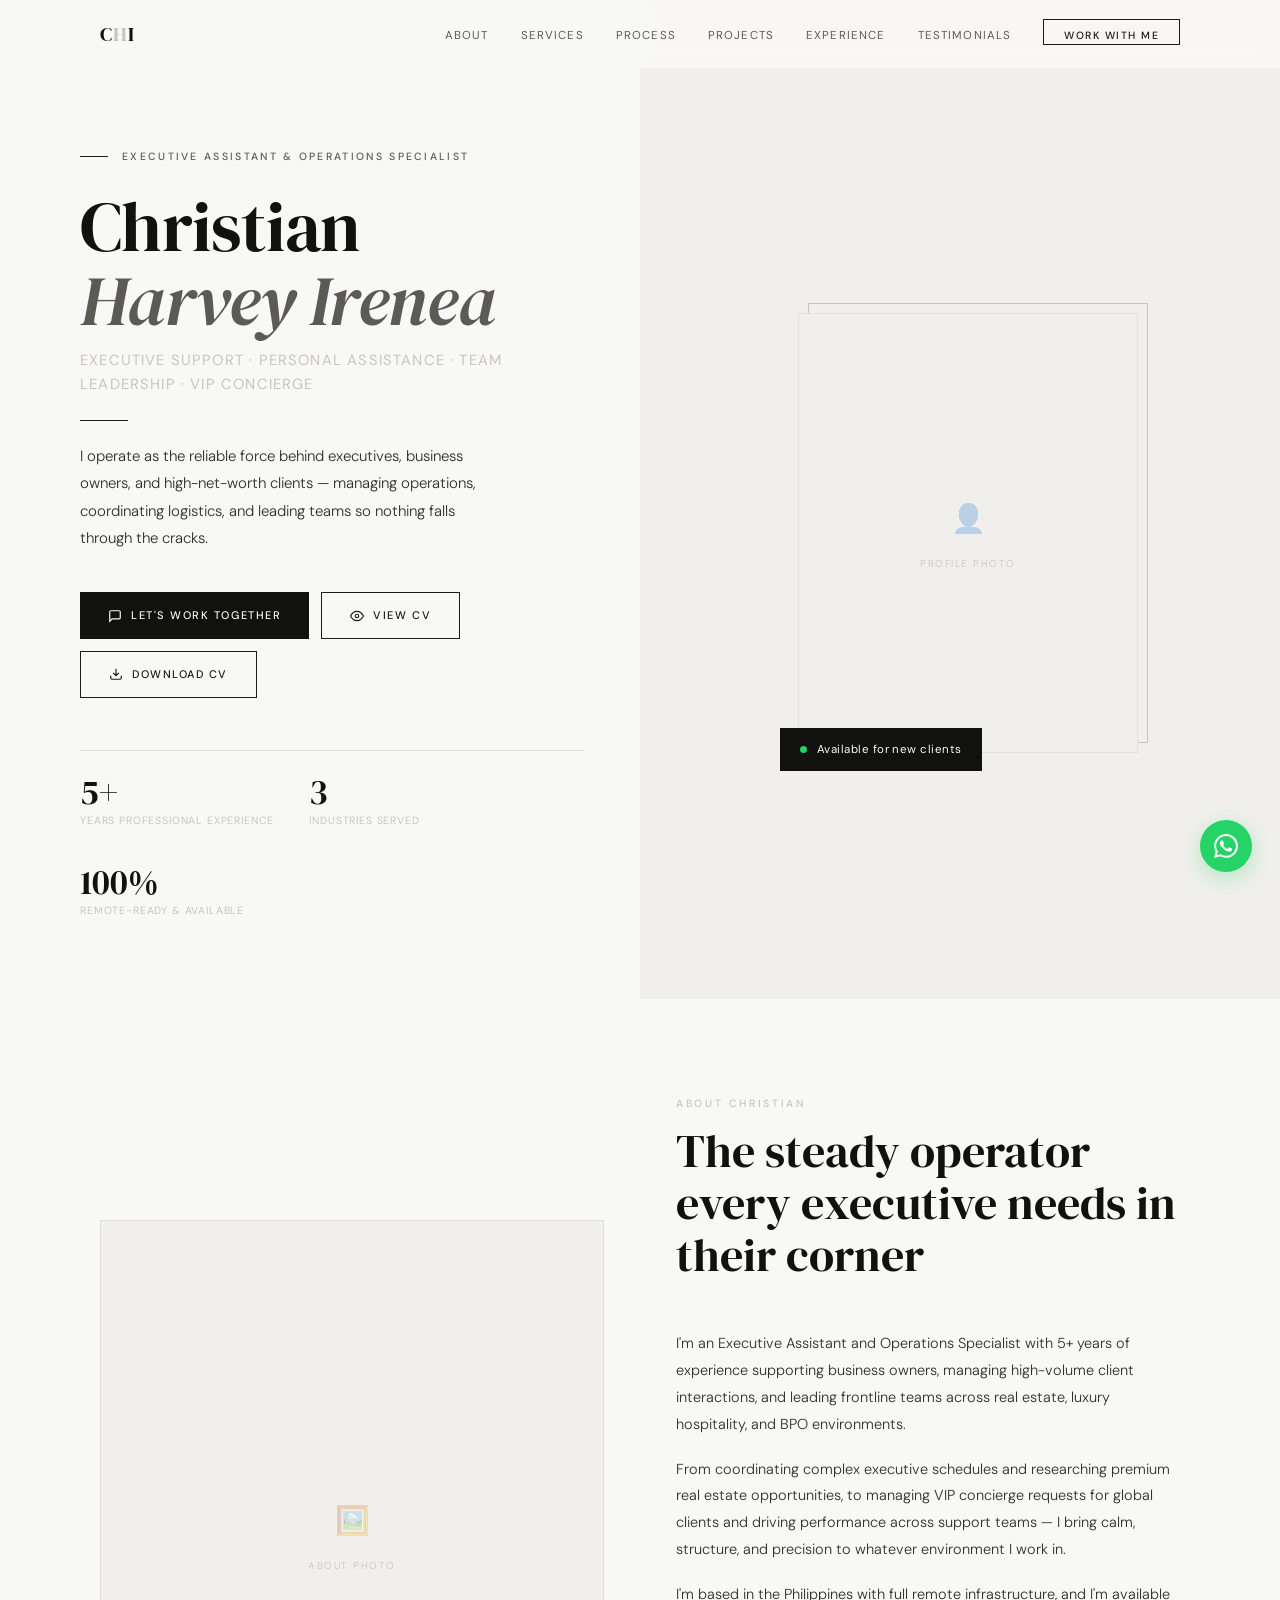
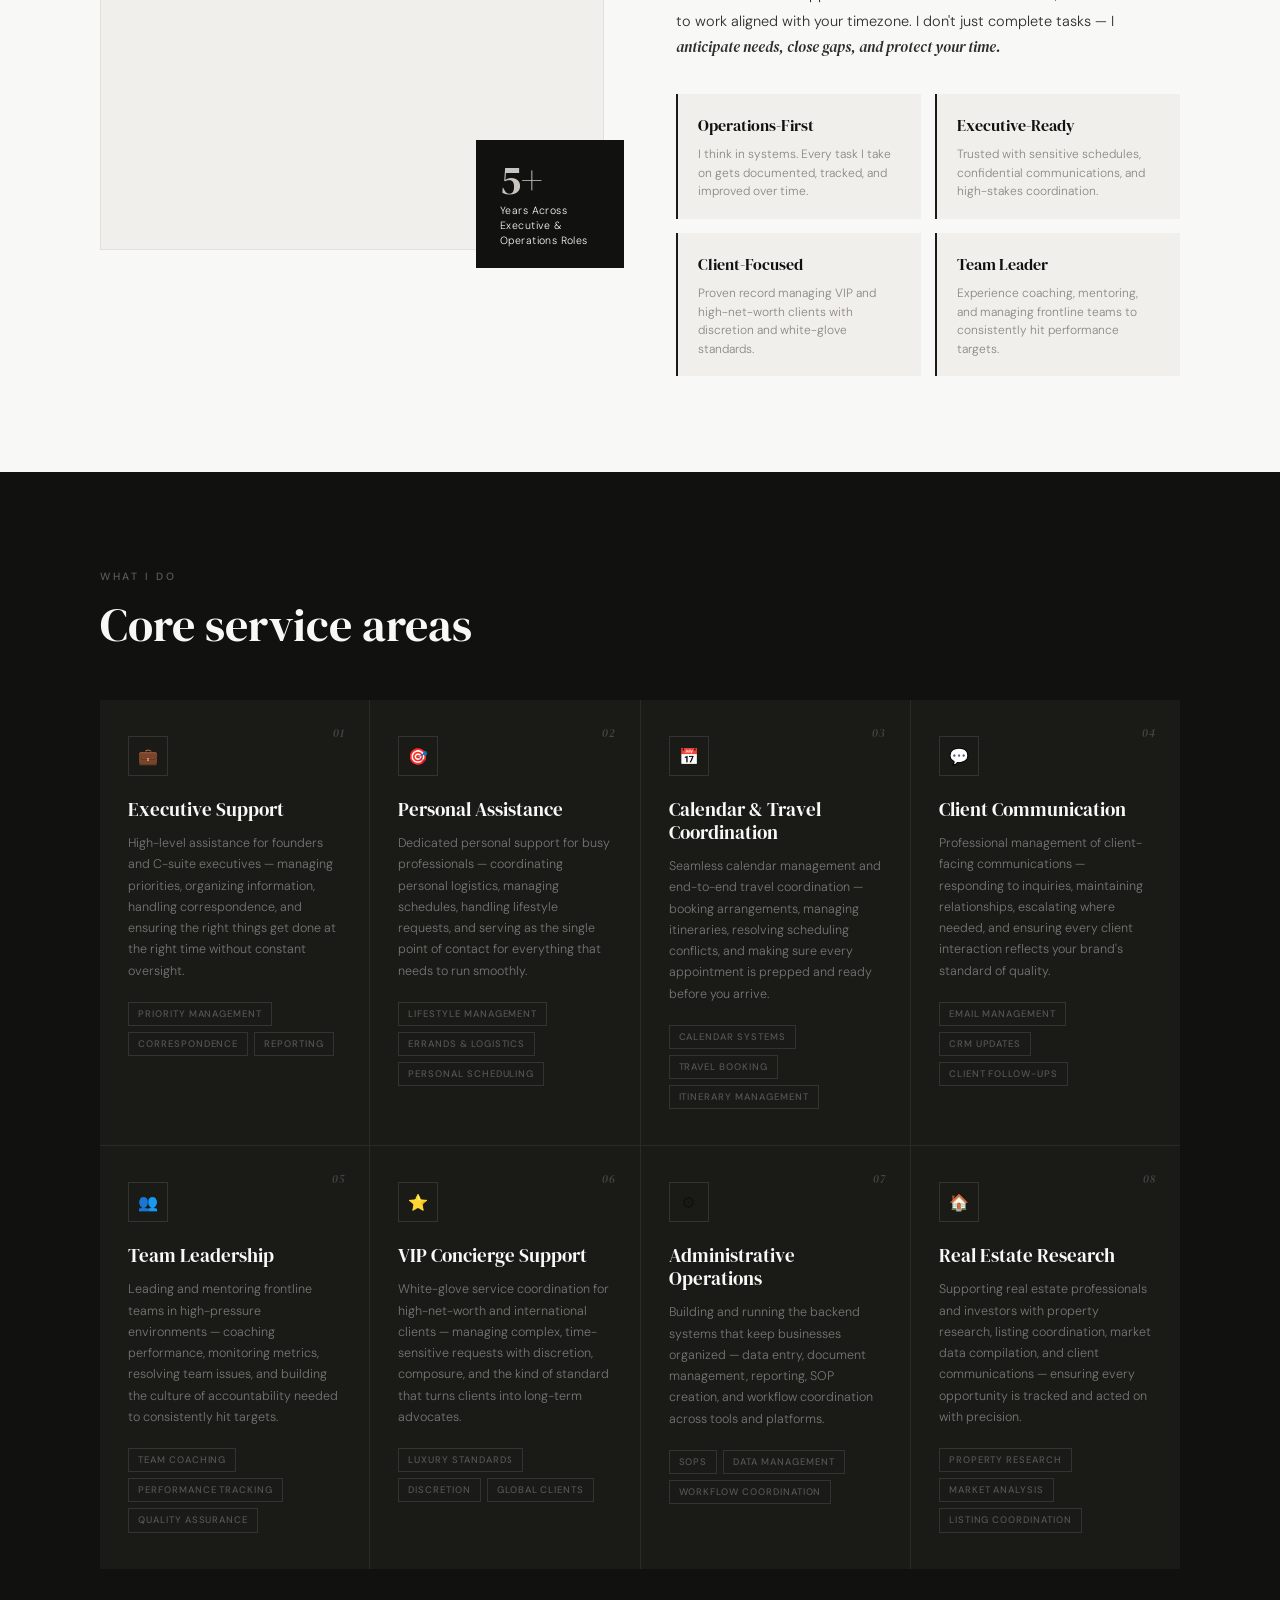
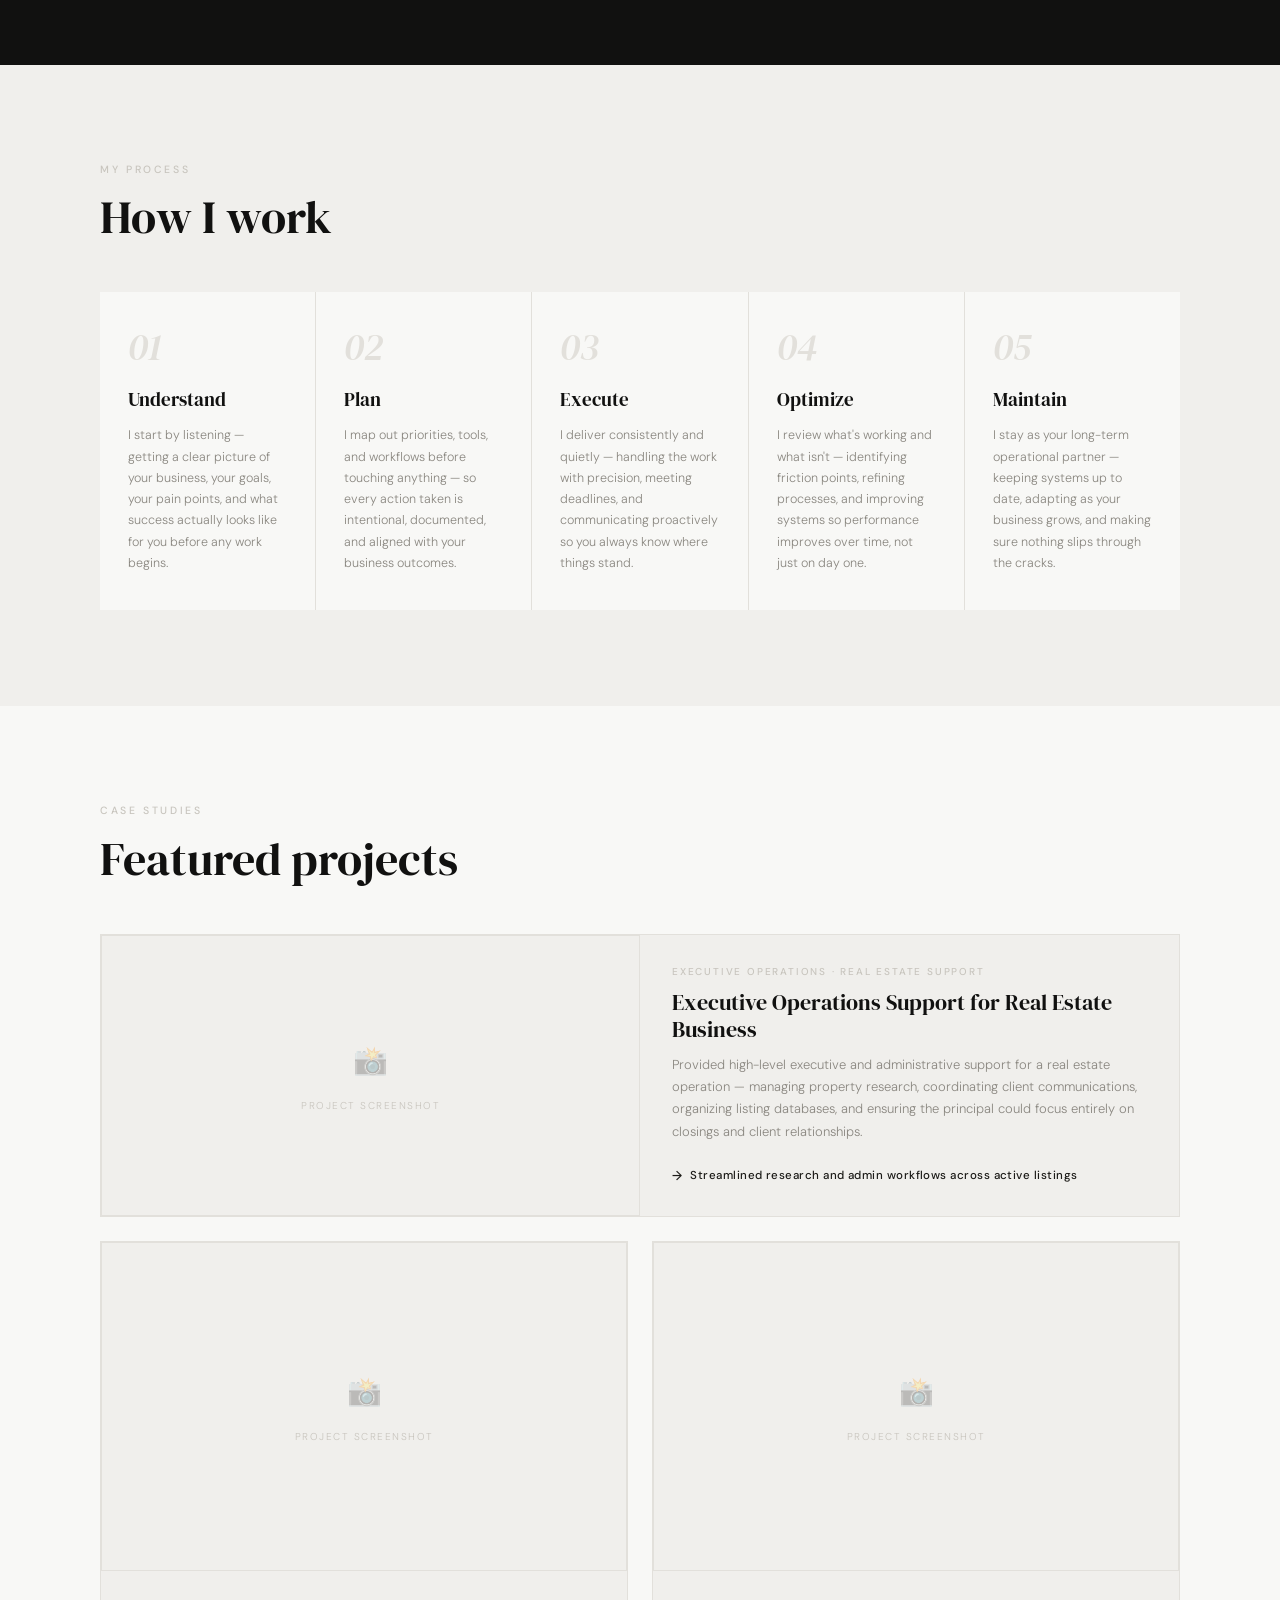
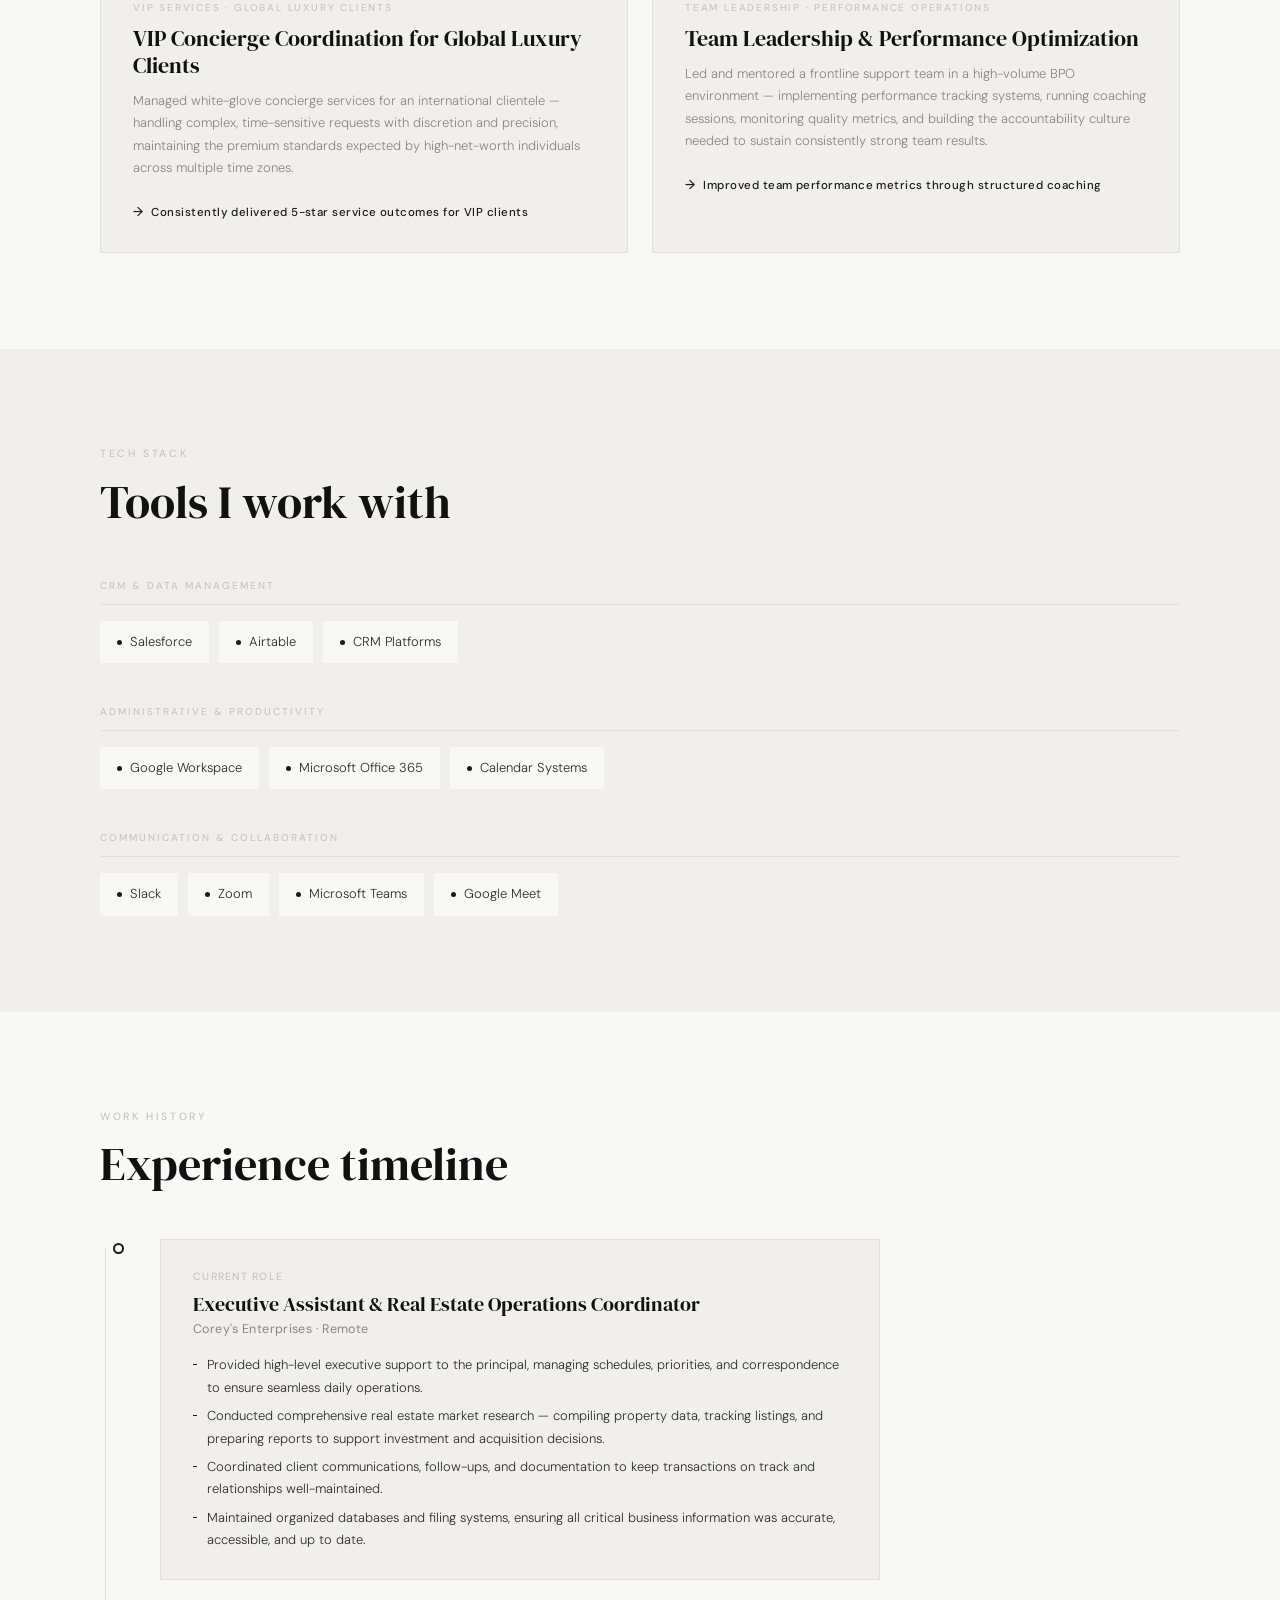
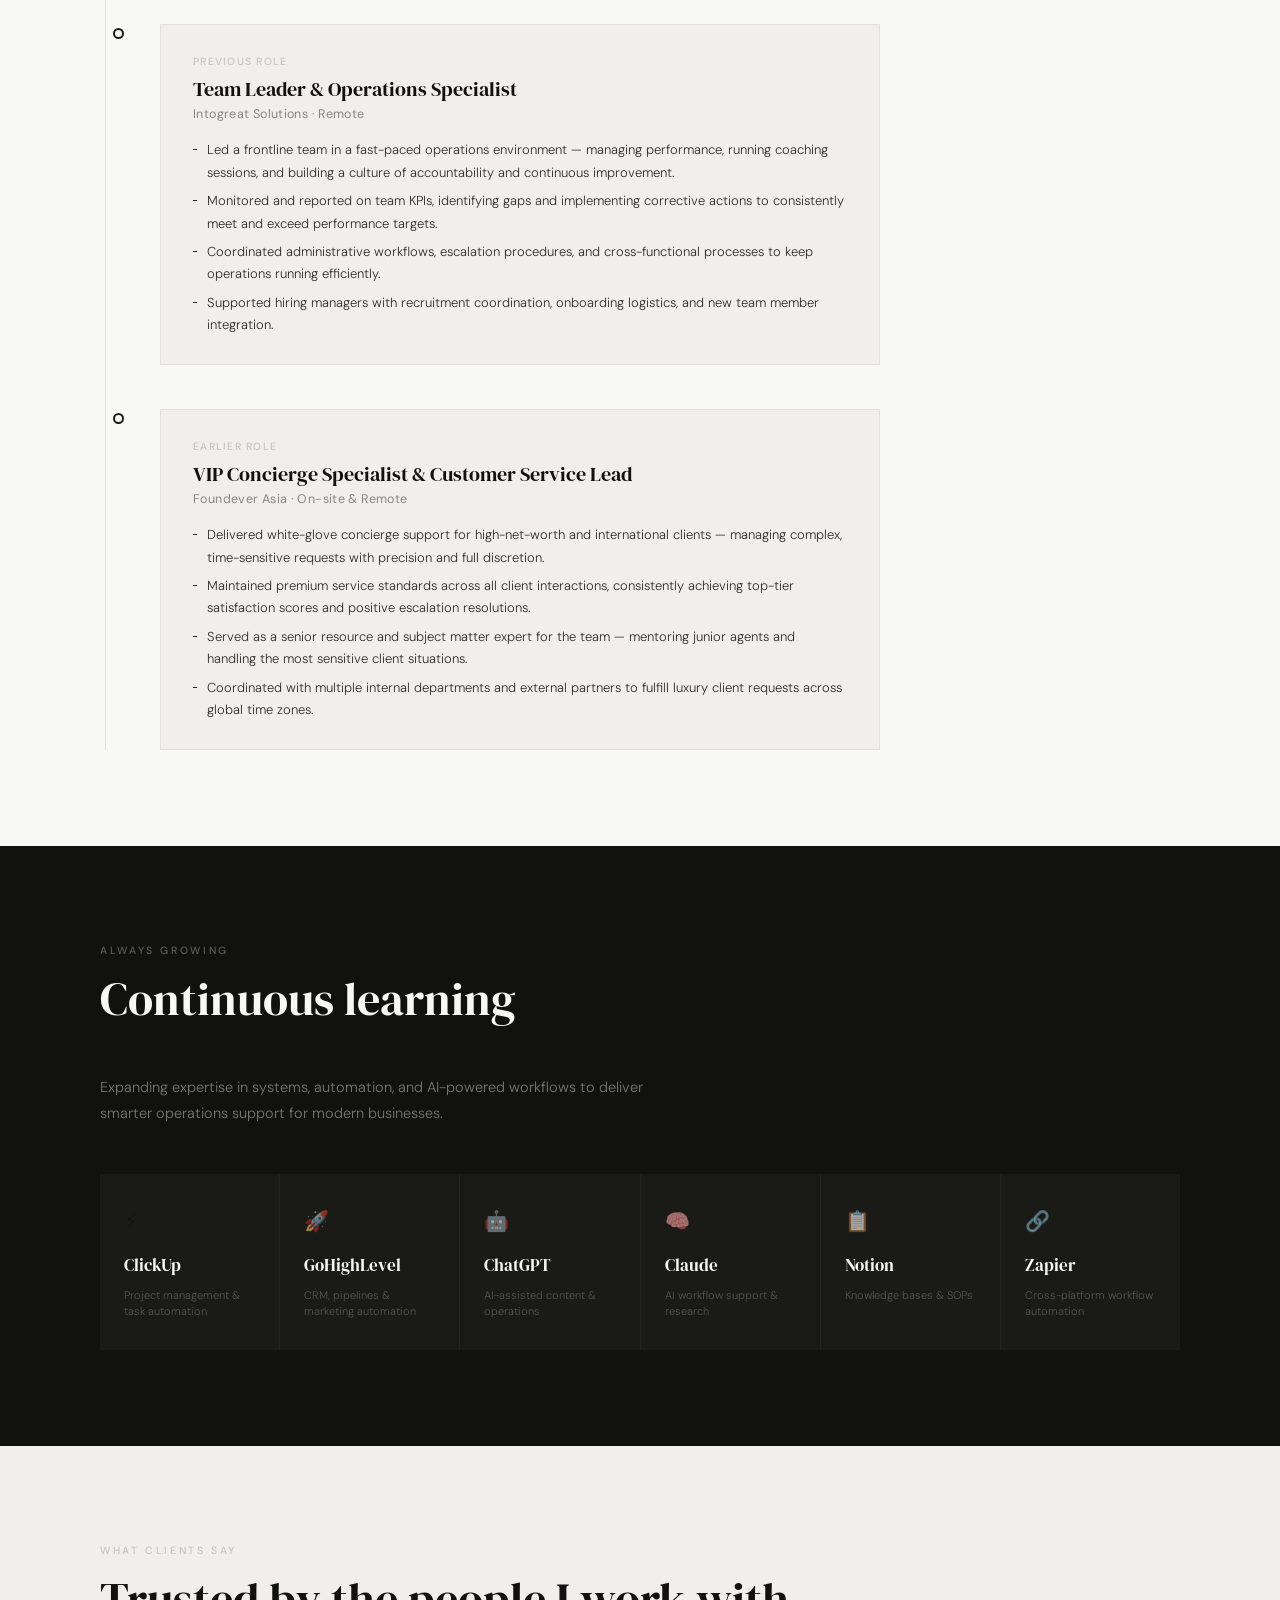
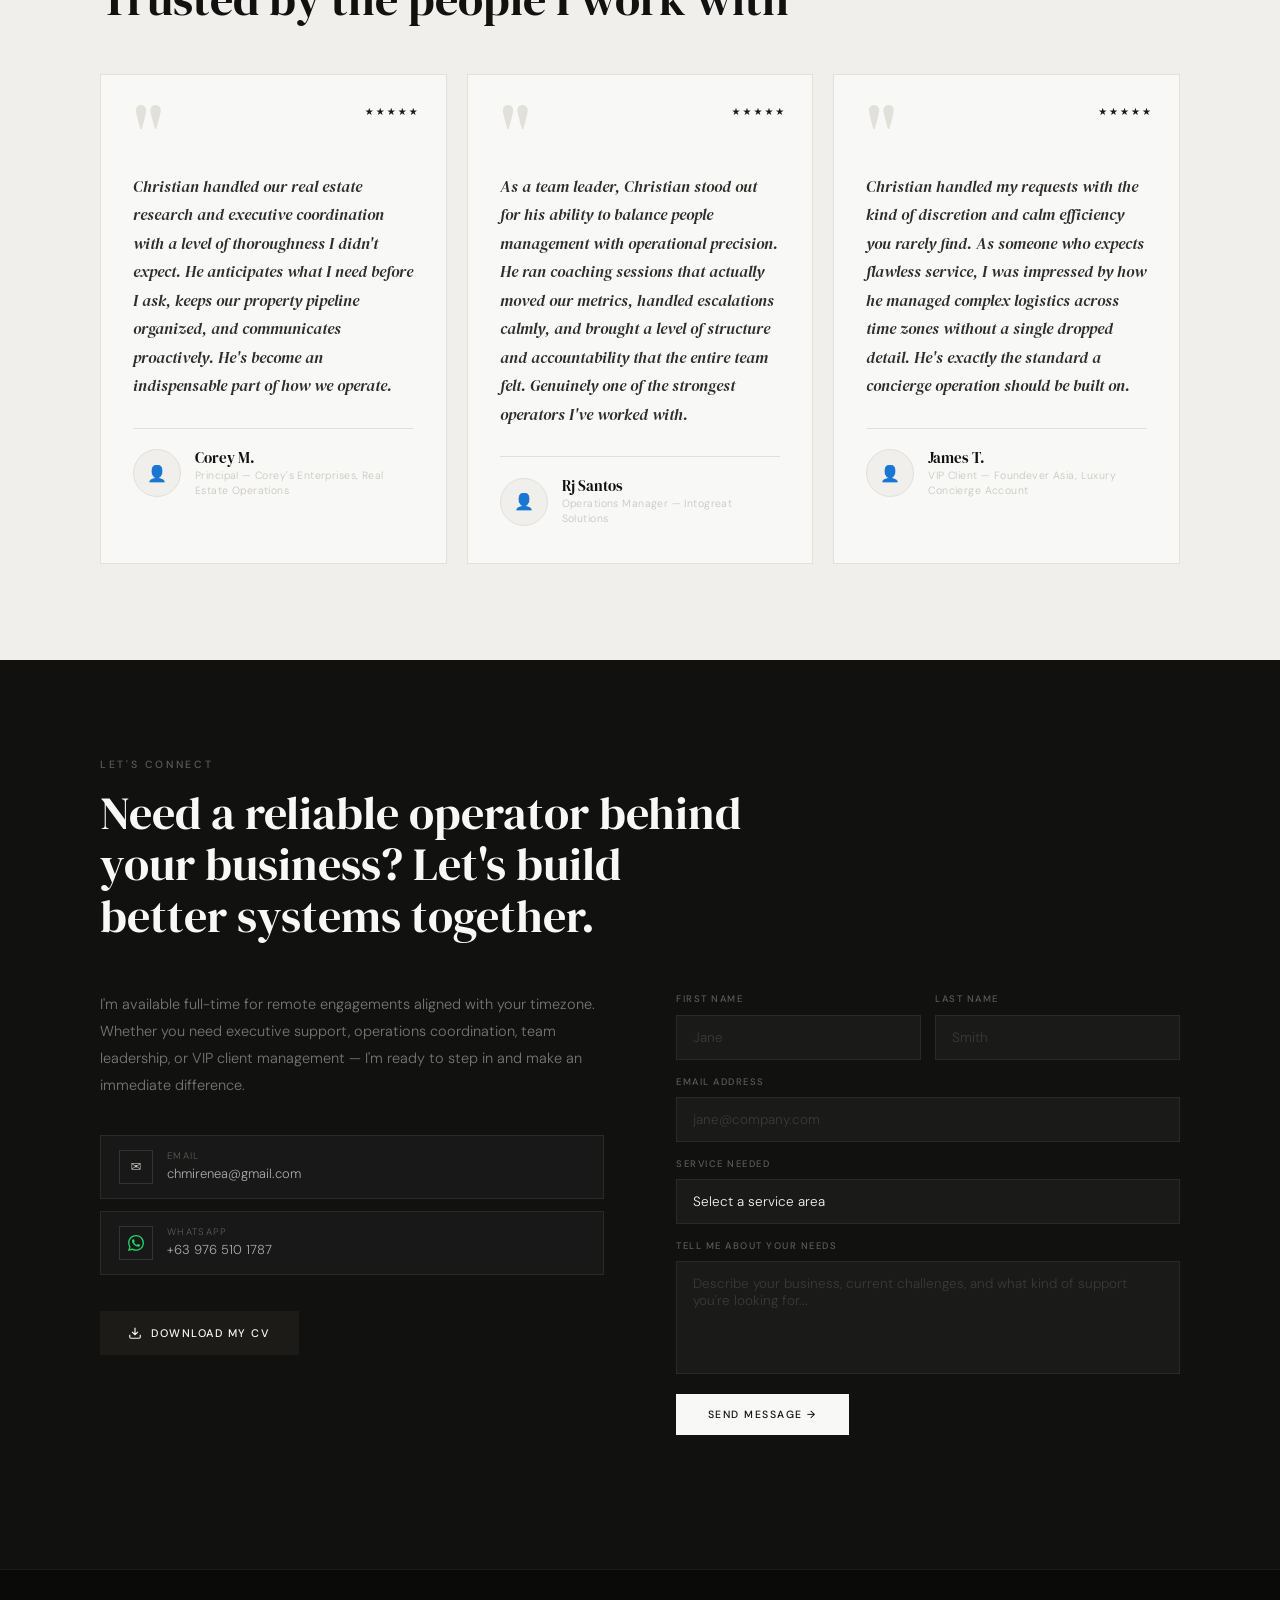
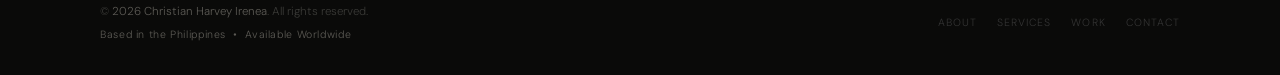
==== index.html @ 71b868b6 "Add files via upload" ====
<!DOCTYPE html>
<html lang="en">
<head>
  <meta charset="UTF-8" />
  <meta name="viewport" content="width=device-width, initial-scale=1.0" />
  <meta name="description" content="Christian Harvey Irenea — Executive Assistant, Operations Coordinator, and VIP Client Support Specialist available for high-level remote engagements." />
  <meta name="author" content="Christian Harvey Irenea" />
  <meta property="og:title" content="Christian Harvey Irenea — Executive Assistant & Operations" />
  <meta property="og:description" content="Executive Support | Personal Assistance | Team Leadership | VIP Client Concierge. Available worldwide." />
  <meta property="og:type" content="website" />
  <title>Christian Harvey Irenea — Executive Assistant</title>
  <link rel="preconnect" href="https://fonts.googleapis.com" />
  <link rel="preconnect" href="https://fonts.gstatic.com" crossorigin />
  <link href="https://fonts.googleapis.com/css2?family=DM+Serif+Display:ital@0;1&family=DM+Sans:ital,wght@0,300;0,400;0,500;0,600;1,300&display=swap" rel="stylesheet" />
  <link rel="stylesheet" href="style.css" />
</head>
<body>

  <!-- ── FLOATING WHATSAPP ── -->
  <a href="https://api.whatsapp.com/send?phone=639765101787&text=Hi%20Christian%2C%20I%20found%20your%20portfolio%20and%20would%20like%20to%20connect."
     target="_blank"
     rel="noopener noreferrer"
     class="floating-wa"
     aria-label="Chat on WhatsApp">
    <svg width="24" height="24" viewBox="0 0 24 24" fill="white" aria-hidden="true">
      <path d="M17.472 14.382c-.297-.149-1.758-.867-2.03-.967-.273-.099-.471-.148-.67.15-.197.297-.767.966-.94 1.164-.173.199-.347.223-.644.075-.297-.15-1.255-.463-2.39-1.475-.883-.788-1.48-1.761-1.653-2.059-.173-.297-.018-.458.13-.606.134-.133.298-.347.446-.52.149-.174.198-.298.298-.497.099-.198.05-.371-.025-.52-.075-.149-.669-1.612-.916-2.207-.242-.579-.487-.5-.669-.51-.173-.008-.371-.01-.57-.01-.198 0-.52.074-.792.372-.272.297-1.04 1.016-1.04 2.479 0 1.462 1.065 2.875 1.213 3.074.149.198 2.096 3.2 5.077 4.487.709.306 1.262.489 1.694.625.712.227 1.36.195 1.871.118.571-.085 1.758-.719 2.006-1.413.248-.694.248-1.289.173-1.413-.074-.124-.272-.198-.57-.347m-5.421 7.403h-.004a9.87 9.87 0 01-5.031-1.378l-.361-.214-3.741.982.998-3.648-.235-.374a9.86 9.86 0 01-1.51-5.26c.001-5.45 4.436-9.884 9.888-9.884 2.64 0 5.122 1.03 6.988 2.898a9.825 9.825 0 012.893 6.994c-.003 5.45-4.437 9.884-9.885 9.884m8.413-18.297A11.815 11.815 0 0012.05 0C5.495 0 .16 5.335.157 11.892c0 2.096.547 4.142 1.588 5.945L.057 24l6.305-1.654a11.882 11.882 0 005.683 1.448h.005c6.554 0 11.89-5.335 11.893-11.893a11.821 11.821 0 00-3.48-8.413z"/>
    </svg>
  </a>

  <!-- ── NAVIGATION ── -->
  <nav id="main-nav" role="navigation" aria-label="Main navigation">
    <div class="nav-inner">
      <a href="#hero" class="nav-logo">C<span>H</span>I</a>
      <ul class="nav-links" role="list">
        <li><a href="#about">About</a></li>
        <li><a href="#services">Services</a></li>
        <li><a href="#how-i-work">Process</a></li>
        <li><a href="#projects">Projects</a></li>
        <li><a href="#experience">Experience</a></li>
        <li><a href="#testimonials">Testimonials</a></li>
        <li><a href="#contact" class="nav-cta">Work With Me</a></li>
      </ul>
      <button class="hamburger" id="hamburger" aria-label="Open navigation menu" aria-expanded="false">
        <span></span><span></span><span></span>
      </button>
    </div>
  </nav>

  <!-- ── MOBILE MENU ── -->
  <div class="mobile-menu" id="mobile-menu" role="dialog" aria-label="Mobile navigation">
    <a href="#about" class="mobile-link">About</a>
    <a href="#services" class="mobile-link">Services</a>
    <a href="#how-i-work" class="mobile-link">Process</a>
    <a href="#projects" class="mobile-link">Projects</a>
    <a href="#experience" class="mobile-link">Experience</a>
    <a href="#testimonials" class="mobile-link">Testimonials</a>
    <a href="#contact" class="mobile-link">Contact</a>
  </div>

  <!-- ══════════════════════════════════════════
       HERO
  ══════════════════════════════════════════ -->
  <section id="hero" aria-label="Introduction">
    <div class="hero-left">
      <div class="hero-eyebrow fade-up">
        <div class="hero-eyebrow-line"></div>
        <span>Executive Assistant &amp; Operations Specialist</span>
      </div>
      <h1 class="hero-name fade-up" style="transition-delay:0.1s">
        Christian<br><em>Harvey Irenea</em>
      </h1>
      <p class="hero-role fade-up" style="transition-delay:0.18s">
        Executive Support · Personal Assistance · Team Leadership · VIP Concierge
      </p>
      <div class="rule-line" id="hero-rule"></div>
      <p class="hero-desc fade-up" style="transition-delay:0.25s">
        I operate as the reliable force behind executives, business owners, and high-net-worth clients — managing operations, coordinating logistics, and leading teams so nothing falls through the cracks.
      </p>
      <div class="hero-actions fade-up" style="transition-delay:0.32s">
        <a href="#contact" class="btn-primary">
          <svg width="14" height="14" viewBox="0 0 24 24" fill="none" stroke="currentColor" stroke-width="2" aria-hidden="true"><path d="M21 15a2 2 0 0 1-2 2H7l-4 4V5a2 2 0 0 1 2-2h14a2 2 0 0 1 2 2z"/></svg>
          Let's Work Together
        </a>
        <a href="resume/christian-harvey-irenea.pdf" target="_blank" rel="noopener noreferrer" class="btn-outline">
          <svg width="14" height="14" viewBox="0 0 24 24" fill="none" stroke="currentColor" stroke-width="2" aria-hidden="true"><path d="M1 12s4-8 11-8 11 8 11 8-4 8-11 8-11-8-11-8z"/><circle cx="12" cy="12" r="3"/></svg>
          View CV
        </a>
        <a href="resume/christian-harvey-irenea.pdf" download class="btn-outline">
          <svg width="14" height="14" viewBox="0 0 24 24" fill="none" stroke="currentColor" stroke-width="2" aria-hidden="true"><path d="M21 15v4a2 2 0 0 1-2 2H5a2 2 0 0 1-2-2v-4M7 10l5 5 5-5M12 15V3"/></svg>
          Download CV
        </a>
      </div>
      <div class="hero-stats fade-up" style="transition-delay:0.4s">
        <div class="hero-stat">
          <div class="hero-stat-num" data-target="5" data-suffix="+">0</div>
          <div class="hero-stat-label">Years Professional Experience</div>
        </div>
        <div class="hero-stat">
          <div class="hero-stat-num" data-target="3" data-suffix="">0</div>
          <div class="hero-stat-label">Industries Served</div>
        </div>
        <div class="hero-stat">
          <div class="hero-stat-num" data-target="100" data-suffix="%">0</div>
          <div class="hero-stat-label">Remote-Ready &amp; Available</div>
        </div>
      </div>
    </div>
    <div class="hero-right">
      <div class="hero-image-wrap fade-up" style="transition-delay:0.2s">
        <!-- Replace with: <img src="images/profile.png" alt="Christian Harvey Irenea" /> -->
        <div class="img-placeholder">
          <span class="placeholder-icon" aria-hidden="true">👤</span>
          <span class="placeholder-label">Profile Photo</span>
        </div>
        <div class="hero-availability" aria-live="polite">
          <span class="avail-dot" aria-hidden="true"></span>
          <span class="avail-text">Available for new clients</span>
        </div>
      </div>
    </div>
  </section>

  <!-- ══════════════════════════════════════════
       ABOUT
  ══════════════════════════════════════════ -->
  <section id="about" aria-label="About Christian">
    <div class="container">
      <div class="about-grid">
        <div class="about-image-wrap fade-up">
          <div class="about-image-frame">
            <!-- Replace with: <img src="images/about.png" alt="Christian at work" /> -->
            <div class="img-placeholder">
              <span class="placeholder-icon" aria-hidden="true">🖼️</span>
              <span class="placeholder-label">About Photo</span>
            </div>
          </div>
          <div class="about-image-badge">
            <div class="about-badge-num" data-target="5" data-suffix="+">5+</div>
            <div class="about-badge-label">Years Across Executive &amp; Operations Roles</div>
          </div>
        </div>
        <div class="about-text fade-up" style="transition-delay:0.15s">
          <span class="section-label">About Christian</span>
          <h2 class="section-title">The steady operator every executive needs in their corner</h2>
          <p>I'm an Executive Assistant and Operations Specialist with 5+ years of experience supporting business owners, managing high-volume client interactions, and leading frontline teams across real estate, luxury hospitality, and BPO environments.</p>
          <p>From coordinating complex executive schedules and researching premium real estate opportunities, to managing VIP concierge requests for global clients and driving performance across support teams — I bring calm, structure, and precision to whatever environment I work in.</p>
          <p>I'm based in the Philippines with full remote infrastructure, and I'm available to work aligned with your timezone. I don't just complete tasks — I <em>anticipate needs, close gaps, and protect your time.</em></p>
          <div class="about-pillars">
            <div class="about-pillar">
              <div class="about-pillar-title">Operations-First</div>
              <p>I think in systems. Every task I take on gets documented, tracked, and improved over time.</p>
            </div>
            <div class="about-pillar">
              <div class="about-pillar-title">Executive-Ready</div>
              <p>Trusted with sensitive schedules, confidential communications, and high-stakes coordination.</p>
            </div>
            <div class="about-pillar">
              <div class="about-pillar-title">Client-Focused</div>
              <p>Proven record managing VIP and high-net-worth clients with discretion and white-glove standards.</p>
            </div>
            <div class="about-pillar">
              <div class="about-pillar-title">Team Leader</div>
              <p>Experience coaching, mentoring, and managing frontline teams to consistently hit performance targets.</p>
            </div>
          </div>
        </div>
      </div>
    </div>
  </section>

  <!-- ══════════════════════════════════════════
       SERVICES
  ══════════════════════════════════════════ -->
  <section id="services" aria-label="Core Services">
    <div class="container">
      <span class="section-label fade-up">What I Do</span>
      <h2 class="section-title fade-up">Core service areas</h2>
      <div class="services-grid">

        <div class="service-card fade-up">
          <span class="service-num" aria-hidden="true">01</span>
          <div class="service-icon" aria-hidden="true">💼</div>
          <h3 class="service-title">Executive Support</h3>
          <p class="service-desc">High-level assistance for founders and C-suite executives — managing priorities, organizing information, handling correspondence, and ensuring the right things get done at the right time without constant oversight.</p>
          <div class="service-tags">
            <span class="tag">Priority Management</span>
            <span class="tag">Correspondence</span>
            <span class="tag">Reporting</span>
          </div>
        </div>

        <div class="service-card fade-up" style="transition-delay:0.07s">
          <span class="service-num" aria-hidden="true">02</span>
          <div class="service-icon" aria-hidden="true">🎯</div>
          <h3 class="service-title">Personal Assistance</h3>
          <p class="service-desc">Dedicated personal support for busy professionals — coordinating personal logistics, managing schedules, handling lifestyle requests, and serving as the single point of contact for everything that needs to run smoothly.</p>
          <div class="service-tags">
            <span class="tag">Lifestyle Management</span>
            <span class="tag">Errands &amp; Logistics</span>
            <span class="tag">Personal Scheduling</span>
          </div>
        </div>

        <div class="service-card fade-up" style="transition-delay:0.14s">
          <span class="service-num" aria-hidden="true">03</span>
          <div class="service-icon" aria-hidden="true">📅</div>
          <h3 class="service-title">Calendar &amp; Travel Coordination</h3>
          <p class="service-desc">Seamless calendar management and end-to-end travel coordination — booking arrangements, managing itineraries, resolving scheduling conflicts, and making sure every appointment is prepped and ready before you arrive.</p>
          <div class="service-tags">
            <span class="tag">Calendar Systems</span>
            <span class="tag">Travel Booking</span>
            <span class="tag">Itinerary Management</span>
          </div>
        </div>

        <div class="service-card fade-up" style="transition-delay:0.21s">
          <span class="service-num" aria-hidden="true">04</span>
          <div class="service-icon" aria-hidden="true">💬</div>
          <h3 class="service-title">Client Communication</h3>
          <p class="service-desc">Professional management of client-facing communications — responding to inquiries, maintaining relationships, escalating where needed, and ensuring every client interaction reflects your brand's standard of quality.</p>
          <div class="service-tags">
            <span class="tag">Email Management</span>
            <span class="tag">CRM Updates</span>
            <span class="tag">Client Follow-ups</span>
          </div>
        </div>

        <div class="service-card fade-up" style="transition-delay:0.28s">
          <span class="service-num" aria-hidden="true">05</span>
          <div class="service-icon" aria-hidden="true">👥</div>
          <h3 class="service-title">Team Leadership</h3>
          <p class="service-desc">Leading and mentoring frontline teams in high-pressure environments — coaching performance, monitoring metrics, resolving team issues, and building the culture of accountability needed to consistently hit targets.</p>
          <div class="service-tags">
            <span class="tag">Team Coaching</span>
            <span class="tag">Performance Tracking</span>
            <span class="tag">Quality Assurance</span>
          </div>
        </div>

        <div class="service-card fade-up" style="transition-delay:0.35s">
          <span class="service-num" aria-hidden="true">06</span>
          <div class="service-icon" aria-hidden="true">⭐</div>
          <h3 class="service-title">VIP Concierge Support</h3>
          <p class="service-desc">White-glove service coordination for high-net-worth and international clients — managing complex, time-sensitive requests with discretion, composure, and the kind of standard that turns clients into long-term advocates.</p>
          <div class="service-tags">
            <span class="tag">Luxury Standards</span>
            <span class="tag">Discretion</span>
            <span class="tag">Global Clients</span>
          </div>
        </div>

        <div class="service-card fade-up" style="transition-delay:0.42s">
          <span class="service-num" aria-hidden="true">07</span>
          <div class="service-icon" aria-hidden="true">⚙️</div>
          <h3 class="service-title">Administrative Operations</h3>
          <p class="service-desc">Building and running the backend systems that keep businesses organized — data entry, document management, reporting, SOP creation, and workflow coordination across tools and platforms.</p>
          <div class="service-tags">
            <span class="tag">SOPs</span>
            <span class="tag">Data Management</span>
            <span class="tag">Workflow Coordination</span>
          </div>
        </div>

        <div class="service-card fade-up" style="transition-delay:0.49s">
          <span class="service-num" aria-hidden="true">08</span>
          <div class="service-icon" aria-hidden="true">🏠</div>
          <h3 class="service-title">Real Estate Research</h3>
          <p class="service-desc">Supporting real estate professionals and investors with property research, listing coordination, market data compilation, and client communications — ensuring every opportunity is tracked and acted on with precision.</p>
          <div class="service-tags">
            <span class="tag">Property Research</span>
            <span class="tag">Market Analysis</span>
            <span class="tag">Listing Coordination</span>
          </div>
        </div>

      </div>
    </div>
  </section>

  <!-- ══════════════════════════════════════════
       HOW I WORK
  ══════════════════════════════════════════ -->
  <section id="how-i-work" aria-label="How Christian Works">
    <div class="container">
      <span class="section-label fade-up">My Process</span>
      <h2 class="section-title fade-up">How I work</h2>
      <div class="workflow-steps">

        <div class="workflow-step fade-up">
          <div class="workflow-num">01</div>
          <div class="workflow-title">Understand</div>
          <p class="workflow-desc">I start by listening — getting a clear picture of your business, your goals, your pain points, and what success actually looks like for you before any work begins.</p>
        </div>

        <div class="workflow-step fade-up" style="transition-delay:0.08s">
          <div class="workflow-num">02</div>
          <div class="workflow-title">Plan</div>
          <p class="workflow-desc">I map out priorities, tools, and workflows before touching anything — so every action taken is intentional, documented, and aligned with your business outcomes.</p>
        </div>

        <div class="workflow-step fade-up" style="transition-delay:0.16s">
          <div class="workflow-num">03</div>
          <div class="workflow-title">Execute</div>
          <p class="workflow-desc">I deliver consistently and quietly — handling the work with precision, meeting deadlines, and communicating proactively so you always know where things stand.</p>
        </div>

        <div class="workflow-step fade-up" style="transition-delay:0.24s">
          <div class="workflow-num">04</div>
          <div class="workflow-title">Optimize</div>
          <p class="workflow-desc">I review what's working and what isn't — identifying friction points, refining processes, and improving systems so performance improves over time, not just on day one.</p>
        </div>

        <div class="workflow-step fade-up" style="transition-delay:0.32s">
          <div class="workflow-num">05</div>
          <div class="workflow-title">Maintain</div>
          <p class="workflow-desc">I stay as your long-term operational partner — keeping systems up to date, adapting as your business grows, and making sure nothing slips through the cracks.</p>
        </div>

      </div>
    </div>
  </section>

  <!-- ══════════════════════════════════════════
       PROJECTS
  ══════════════════════════════════════════ -->
  <section id="projects" aria-label="Featured Projects">
    <div class="container">
      <span class="section-label fade-up">Case Studies</span>
      <h2 class="section-title fade-up">Featured projects</h2>
      <div class="projects-grid">

        <article class="project-card project-card--featured fade-up">
          <div class="project-img">
            <!-- Replace with: <img src="images/project-realestate.png" alt="Real Estate Executive Operations" /> -->
            <div class="img-placeholder">
              <span class="placeholder-icon" aria-hidden="true">📸</span>
              <span class="placeholder-label">Project Screenshot</span>
            </div>
            <a href="case-study/real-estate.html" class="project-overlay">
              <span class="project-overlay-label">View Case Study</span>
            </a>
          </div>
          <div class="project-body">
            <div class="project-category">Executive Operations · Real Estate Support</div>
            <h3 class="project-title">Executive Operations Support for Real Estate Business</h3>
            <p class="project-desc">Provided high-level executive and administrative support for a real estate operation — managing property research, coordinating client communications, organizing listing databases, and ensuring the principal could focus entirely on closings and client relationships.</p>
            <span class="project-result">Streamlined research and admin workflows across active listings</span>
          </div>
        </article>

        <article class="project-card fade-up" style="transition-delay:0.1s">
          <div class="project-img">
            <!-- Replace with: <img src="images/project-concierge.png" alt="VIP Concierge Coordination" /> -->
            <div class="img-placeholder">
              <span class="placeholder-icon" aria-hidden="true">📸</span>
              <span class="placeholder-label">Project Screenshot</span>
            </div>
            <a href="case-study/concierge.html" class="project-overlay">
              <span class="project-overlay-label">View Case Study</span>
            </a>
          </div>
          <div class="project-body">
            <div class="project-category">VIP Services · Global Luxury Clients</div>
            <h3 class="project-title">VIP Concierge Coordination for Global Luxury Clients</h3>
            <p class="project-desc">Managed white-glove concierge services for an international clientele — handling complex, time-sensitive requests with discretion and precision, maintaining the premium standards expected by high-net-worth individuals across multiple time zones.</p>
            <span class="project-result">Consistently delivered 5-star service outcomes for VIP clients</span>
          </div>
        </article>

        <article class="project-card fade-up" style="transition-delay:0.2s">
          <div class="project-img">
            <!-- Replace with: <img src="images/project-leadership.png" alt="Team Leadership Operations" /> -->
            <div class="img-placeholder">
              <span class="placeholder-icon" aria-hidden="true">📸</span>
              <span class="placeholder-label">Project Screenshot</span>
            </div>
            <a href="case-study/leadership.html" class="project-overlay">
              <span class="project-overlay-label">View Case Study</span>
            </a>
          </div>
          <div class="project-body">
            <div class="project-category">Team Leadership · Performance Operations</div>
            <h3 class="project-title">Team Leadership &amp; Performance Optimization</h3>
            <p class="project-desc">Led and mentored a frontline support team in a high-volume BPO environment — implementing performance tracking systems, running coaching sessions, monitoring quality metrics, and building the accountability culture needed to sustain consistently strong team results.</p>
            <span class="project-result">Improved team performance metrics through structured coaching</span>
          </div>
        </article>

      </div>
    </div>
  </section>

  <!-- ══════════════════════════════════════════
       TOOLS
  ══════════════════════════════════════════ -->
  <section id="tools" aria-label="Tools and Tech Stack">
    <div class="container">
      <span class="section-label fade-up">Tech Stack</span>
      <h2 class="section-title fade-up">Tools I work with</h2>
      <div class="tools-categories fade-up" style="transition-delay:0.1s">

        <div class="tools-category">
          <div class="tools-category-label">CRM &amp; Data Management</div>
          <div class="tools-row">
            <span class="tool-chip"><span class="tool-chip-dot"></span>Salesforce</span>
            <span class="tool-chip"><span class="tool-chip-dot"></span>Airtable</span>
            <span class="tool-chip"><span class="tool-chip-dot"></span>CRM Platforms</span>
          </div>
        </div>

        <div class="tools-category">
          <div class="tools-category-label">Administrative &amp; Productivity</div>
          <div class="tools-row">
            <span class="tool-chip"><span class="tool-chip-dot"></span>Google Workspace</span>
            <span class="tool-chip"><span class="tool-chip-dot"></span>Microsoft Office 365</span>
            <span class="tool-chip"><span class="tool-chip-dot"></span>Calendar Systems</span>
          </div>
        </div>

        <div class="tools-category">
          <div class="tools-category-label">Communication &amp; Collaboration</div>
          <div class="tools-row">
            <span class="tool-chip"><span class="tool-chip-dot"></span>Slack</span>
            <span class="tool-chip"><span class="tool-chip-dot"></span>Zoom</span>
            <span class="tool-chip"><span class="tool-chip-dot"></span>Microsoft Teams</span>
            <span class="tool-chip"><span class="tool-chip-dot"></span>Google Meet</span>
          </div>
        </div>

      </div>
    </div>
  </section>

  <!-- ══════════════════════════════════════════
       EXPERIENCE TIMELINE
  ══════════════════════════════════════════ -->
  <section id="experience" aria-label="Work Experience">
    <div class="container">
      <span class="section-label fade-up">Work History</span>
      <h2 class="section-title fade-up">Experience timeline</h2>
      <div class="timeline fade-up" style="transition-delay:0.1s">

        <div class="timeline-item">
          <div class="timeline-marker" aria-hidden="true"><div class="timeline-dot"></div></div>
          <div class="timeline-content">
            <div class="timeline-period">Current Role</div>
            <h3 class="timeline-role">Executive Assistant &amp; Real Estate Operations Coordinator</h3>
            <div class="timeline-company">Corey's Enterprises · Remote</div>
            <ul class="timeline-bullets">
              <li>Provided high-level executive support to the principal, managing schedules, priorities, and correspondence to ensure seamless daily operations.</li>
              <li>Conducted comprehensive real estate market research — compiling property data, tracking listings, and preparing reports to support investment and acquisition decisions.</li>
              <li>Coordinated client communications, follow-ups, and documentation to keep transactions on track and relationships well-maintained.</li>
              <li>Maintained organized databases and filing systems, ensuring all critical business information was accurate, accessible, and up to date.</li>
            </ul>
          </div>
        </div>

        <div class="timeline-item">
          <div class="timeline-marker" aria-hidden="true"><div class="timeline-dot"></div></div>
          <div class="timeline-content">
            <div class="timeline-period">Previous Role</div>
            <h3 class="timeline-role">Team Leader &amp; Operations Specialist</h3>
            <div class="timeline-company">Intogreat Solutions · Remote</div>
            <ul class="timeline-bullets">
              <li>Led a frontline team in a fast-paced operations environment — managing performance, running coaching sessions, and building a culture of accountability and continuous improvement.</li>
              <li>Monitored and reported on team KPIs, identifying gaps and implementing corrective actions to consistently meet and exceed performance targets.</li>
              <li>Coordinated administrative workflows, escalation procedures, and cross-functional processes to keep operations running efficiently.</li>
              <li>Supported hiring managers with recruitment coordination, onboarding logistics, and new team member integration.</li>
            </ul>
          </div>
        </div>

        <div class="timeline-item">
          <div class="timeline-marker" aria-hidden="true"><div class="timeline-dot"></div></div>
          <div class="timeline-content">
            <div class="timeline-period">Earlier Role</div>
            <h3 class="timeline-role">VIP Concierge Specialist &amp; Customer Service Lead</h3>
            <div class="timeline-company">Foundever Asia · On-site &amp; Remote</div>
            <ul class="timeline-bullets">
              <li>Delivered white-glove concierge support for high-net-worth and international clients — managing complex, time-sensitive requests with precision and full discretion.</li>
              <li>Maintained premium service standards across all client interactions, consistently achieving top-tier satisfaction scores and positive escalation resolutions.</li>
              <li>Served as a senior resource and subject matter expert for the team — mentoring junior agents and handling the most sensitive client situations.</li>
              <li>Coordinated with multiple internal departments and external partners to fulfill luxury client requests across global time zones.</li>
            </ul>
          </div>
        </div>

      </div>
    </div>
  </section>

  <!-- ══════════════════════════════════════════
       CONTINUOUS LEARNING
  ══════════════════════════════════════════ -->
  <section id="learning" aria-label="Continuous Learning">
    <div class="container">
      <span class="section-label fade-up">Always Growing</span>
      <h2 class="section-title fade-up">Continuous learning</h2>
      <div class="learning-wrap fade-up" style="transition-delay:0.1s">
        <p class="learning-desc">Expanding expertise in systems, automation, and AI-powered workflows to deliver smarter operations support for modern businesses.</p>
        <div class="learning-grid">

          <div class="learning-card">
            <div class="learning-icon" aria-hidden="true">⚡</div>
            <div class="learning-name">ClickUp</div>
            <div class="learning-note">Project management &amp; task automation</div>
          </div>

          <div class="learning-card">
            <div class="learning-icon" aria-hidden="true">🚀</div>
            <div class="learning-name">GoHighLevel</div>
            <div class="learning-note">CRM, pipelines &amp; marketing automation</div>
          </div>

          <div class="learning-card">
            <div class="learning-icon" aria-hidden="true">🤖</div>
            <div class="learning-name">ChatGPT</div>
            <div class="learning-note">AI-assisted content &amp; operations</div>
          </div>

          <div class="learning-card">
            <div class="learning-icon" aria-hidden="true">🧠</div>
            <div class="learning-name">Claude</div>
            <div class="learning-note">AI workflow support &amp; research</div>
          </div>

          <div class="learning-card">
            <div class="learning-icon" aria-hidden="true">📋</div>
            <div class="learning-name">Notion</div>
            <div class="learning-note">Knowledge bases &amp; SOPs</div>
          </div>

          <div class="learning-card">
            <div class="learning-icon" aria-hidden="true">🔗</div>
            <div class="learning-name">Zapier</div>
            <div class="learning-note">Cross-platform workflow automation</div>
          </div>

        </div>
      </div>
    </div>
  </section>

  <!-- ══════════════════════════════════════════
       TESTIMONIALS
  ══════════════════════════════════════════ -->
  <section id="testimonials" aria-label="Client Testimonials">
    <div class="container">
      <span class="section-label fade-up">What Clients Say</span>
      <h2 class="section-title fade-up">Trusted by the people I work with</h2>
      <div class="testimonials-grid">

        <div class="testimonial-card fade-up">
          <div class="testimonial-stars" aria-label="5 out of 5 stars">
            <span class="star">★</span><span class="star">★</span><span class="star">★</span><span class="star">★</span><span class="star">★</span>
          </div>
          <span class="testimonial-quote-mark" aria-hidden="true">"</span>
          <p class="testimonial-text">Christian handled our real estate research and executive coordination with a level of thoroughness I didn't expect. He anticipates what I need before I ask, keeps our property pipeline organized, and communicates proactively. He's become an indispensable part of how we operate.</p>
          <div class="testimonial-author">
            <div class="testimonial-photo">
              <!-- Replace with: <img src="images/testimonial-1.jpg" alt="Real Estate Client" /> -->
              👤
            </div>
            <div>
              <div class="testimonial-name">Corey M.</div>
              <div class="testimonial-position">Principal — Corey's Enterprises, Real Estate Operations</div>
            </div>
          </div>
        </div>

        <div class="testimonial-card fade-up" style="transition-delay:0.1s">
          <div class="testimonial-stars" aria-label="5 out of 5 stars">
            <span class="star">★</span><span class="star">★</span><span class="star">★</span><span class="star">★</span><span class="star">★</span>
          </div>
          <span class="testimonial-quote-mark" aria-hidden="true">"</span>
          <p class="testimonial-text">As a team leader, Christian stood out for his ability to balance people management with operational precision. He ran coaching sessions that actually moved our metrics, handled escalations calmly, and brought a level of structure and accountability that the entire team felt. Genuinely one of the strongest operators I've worked with.</p>
          <div class="testimonial-author">
            <div class="testimonial-photo">
              <!-- Replace with: <img src="images/testimonial-2.jpg" alt="Operations Manager" /> -->
              👤
            </div>
            <div>
              <div class="testimonial-name">Rj Santos</div>
              <div class="testimonial-position">Operations Manager — Intogreat Solutions</div>
            </div>
          </div>
        </div>

        <div class="testimonial-card fade-up" style="transition-delay:0.2s">
          <div class="testimonial-stars" aria-label="5 out of 5 stars">
            <span class="star">★</span><span class="star">★</span><span class="star">★</span><span class="star">★</span><span class="star">★</span>
          </div>
          <span class="testimonial-quote-mark" aria-hidden="true">"</span>
          <p class="testimonial-text">Christian handled my requests with the kind of discretion and calm efficiency you rarely find. As someone who expects flawless service, I was impressed by how he managed complex logistics across time zones without a single dropped detail. He's exactly the standard a concierge operation should be built on.</p>
          <div class="testimonial-author">
            <div class="testimonial-photo">
              <!-- Replace with: <img src="images/testimonial-3.jpg" alt="VIP Concierge Client" /> -->
              👤
            </div>
            <div>
              <div class="testimonial-name">James T.</div>
              <div class="testimonial-position">VIP Client — Foundever Asia, Luxury Concierge Account</div>
            </div>
          </div>
        </div>

      </div>
    </div>
  </section>

  <!-- ══════════════════════════════════════════
       CONTACT
  ══════════════════════════════════════════ -->
  <section id="contact" aria-label="Contact Christian">
    <div class="container">
      <span class="section-label fade-up">Let's Connect</span>
      <h2 class="section-title fade-up">Need a reliable operator behind<br>your business? Let's build<br>better systems together.</h2>
      <div class="contact-grid">

        <div class="contact-info fade-up">
          <p>I'm available full-time for remote engagements aligned with your timezone. Whether you need executive support, operations coordination, team leadership, or VIP client management — I'm ready to step in and make an immediate difference.</p>
          <div class="contact-links">

            <a href="mailto:chmirenea@gmail.com" class="contact-link">
              <div class="contact-link-icon" aria-hidden="true">✉</div>
              <div class="contact-link-text">
                <div class="contact-link-label">Email</div>
                chmirenea@gmail.com
              </div>
            </a>

            <a href="https://api.whatsapp.com/send?phone=639765101787&text=Hi%20Christian%2C%20I%20found%20your%20portfolio%20and%20would%20like%20to%20connect."
               target="_blank"
               rel="noopener noreferrer"
               class="contact-link">
              <div class="contact-link-icon">
                <svg width="16" height="16" viewBox="0 0 24 24" fill="#25D366" aria-hidden="true"><path d="M17.472 14.382c-.297-.149-1.758-.867-2.03-.967-.273-.099-.471-.148-.67.15-.197.297-.767.966-.94 1.164-.173.199-.347.223-.644.075-.297-.15-1.255-.463-2.39-1.475-.883-.788-1.48-1.761-1.653-2.059-.173-.297-.018-.458.13-.606.134-.133.298-.347.446-.52.149-.174.198-.298.298-.497.099-.198.05-.371-.025-.52-.075-.149-.669-1.612-.916-2.207-.242-.579-.487-.5-.669-.51-.173-.008-.371-.01-.57-.01-.198 0-.52.074-.792.372-.272.297-1.04 1.016-1.04 2.479 0 1.462 1.065 2.875 1.213 3.074.149.198 2.096 3.2 5.077 4.487.709.306 1.262.489 1.694.625.712.227 1.36.195 1.871.118.571-.085 1.758-.719 2.006-1.413.248-.694.248-1.289.173-1.413-.074-.124-.272-.198-.57-.347m-5.421 7.403h-.004a9.87 9.87 0 01-5.031-1.378l-.361-.214-3.741.982.998-3.648-.235-.374a9.86 9.86 0 01-1.51-5.26c.001-5.45 4.436-9.884 9.888-9.884 2.64 0 5.122 1.03 6.988 2.898a9.825 9.825 0 012.893 6.994c-.003 5.45-4.437 9.884-9.885 9.884m8.413-18.297A11.815 11.815 0 0012.05 0C5.495 0 .16 5.335.157 11.892c0 2.096.547 4.142 1.588 5.945L.057 24l6.305-1.654a11.882 11.882 0 005.683 1.448h.005c6.554 0 11.89-5.335 11.893-11.893a11.821 11.821 0 00-3.48-8.413z"/></svg>
              </div>
              <div class="contact-link-text">
                <div class="contact-link-label">WhatsApp</div>
                +63 976 510 1787
              </div>
            </a>

          </div>
          <a href="resume/christian-harvey-irenea.pdf" download class="btn-gold">
            <svg width="14" height="14" viewBox="0 0 24 24" fill="none" stroke="currentColor" stroke-width="2" aria-hidden="true"><path d="M21 15v4a2 2 0 0 1-2 2H5a2 2 0 0 1-2-2v-4M7 10l5 5 5-5M12 15V3"/></svg>
            Download My CV
          </a>
        </div>

        <div class="contact-form-wrap fade-up" style="transition-delay:0.15s">
          <div class="form-row">
            <div class="form-group">
              <label for="fname">First Name</label>
              <input type="text" id="fname" name="fname" placeholder="Jane" autocomplete="given-name" />
            </div>
            <div class="form-group">
              <label for="lname">Last Name</label>
              <input type="text" id="lname" name="lname" placeholder="Smith" autocomplete="family-name" />
            </div>
          </div>
          <div class="form-group">
            <label for="email">Email Address</label>
            <input type="email" id="email" name="email" placeholder="jane@company.com" autocomplete="email" />
          </div>
          <div class="form-group">
            <label for="service">Service Needed</label>
            <select id="service" name="service">
              <option value="" disabled selected>Select a service area</option>
              <option value="executive-support">Executive Support</option>
              <option value="personal-assistance">Personal Assistance</option>
              <option value="calendar-travel">Calendar &amp; Travel Coordination</option>
              <option value="client-comms">Client Communication</option>
              <option value="team-leadership">Team Leadership</option>
              <option value="vip-concierge">VIP Concierge Support</option>
              <option value="admin-ops">Administrative Operations</option>
              <option value="real-estate">Real Estate Research</option>
              <option value="multiple">Multiple / Not Sure Yet</option>
            </select>
          </div>
          <div class="form-group">
            <label for="message">Tell Me About Your Needs</label>
            <textarea id="message" name="message" rows="5" placeholder="Describe your business, current challenges, and what kind of support you're looking for..."></textarea>
          </div>
          <button type="button" id="form-submit" class="btn-form-submit">Send Message →</button>
          <div id="form-feedback" class="form-feedback" role="alert" aria-live="polite"></div>
        </div>

      </div>
    </div>
  </section>

  <!-- ── FOOTER ── -->
  <footer>
    <div class="footer-inner">
      <div class="footer-copy">
        &copy; <span id="footer-year"></span> <span>Christian Harvey Irenea</span>. All rights reserved.
        <span class="footer-location">Based in the Philippines &nbsp;•&nbsp; Available Worldwide</span>
      </div>
      <nav class="footer-links" aria-label="Footer navigation">
        <a href="#about">About</a>
        <a href="#services">Services</a>
        <a href="#projects">Work</a>
        <a href="#contact">Contact</a>
      </nav>
    </div>
  </footer>

  <script src="script.js"></script>
</body>
</html>
---- style.css ----
/* ═══════════════════════════════════════════════════════
   CHRISTIAN HARVEY IRENEA — Portfolio Stylesheet
   Masculine · Monochrome · Executive · Premium
   style.css
   ═══════════════════════════════════════════════════════ */

/* ── DESIGN TOKENS ───────────────────────────────────── */
:root {
  --white:        #F8F8F6;
  --off-white:    #F0EFEC;
  --light-gray:   #E2E0DB;
  --silver:       #C8C5BE;
  --mid-gray:     #8A8780;
  --steel:        #5C5A55;
  --dark:         #2E2D2A;
  --charcoal:     #1C1B18;
  --near-black:   #111110;
  --accent:       #3D3D3A;  /* subtle warm charcoal accent */
  --whatsapp:     #25D366;
  --green-ok:     #4a7c59;

  --font-display: 'DM Serif Display', Georgia, serif;
  --font-body:    'DM Sans', system-ui, -apple-system, sans-serif;

  --nav-h:        68px;
  --section-pad:  96px;
  --max-w:        1160px;

  --ease:         cubic-bezier(0.4, 0, 0.2, 1);
  --transition:   0.3s var(--ease);
  --transition-slow: 0.6s var(--ease);
}

/* ── RESET ───────────────────────────────────────────── */
*, *::before, *::after { box-sizing: border-box; margin: 0; padding: 0; }
html { scroll-behavior: smooth; font-size: 16px; -webkit-text-size-adjust: 100%; }
body {
  background: var(--white);
  color: var(--near-black);
  font-family: var(--font-body);
  font-weight: 300;
  line-height: 1.7;
  overflow-x: hidden;
}
img { display: block; max-width: 100%; height: auto; }
a { color: inherit; text-decoration: none; }
ul { list-style: none; }
button { cursor: pointer; font-family: var(--font-body); border: none; background: none; }

/* ── UTILITY ─────────────────────────────────────────── */
.container { max-width: var(--max-w); margin: 0 auto; padding: 0 40px; }

.section-label {
  display: block;
  font-family: var(--font-body);
  font-size: 10.5px;
  font-weight: 500;
  letter-spacing: 0.25em;
  text-transform: uppercase;
  color: var(--silver);
  margin-bottom: 14px;
}

.section-title {
  font-family: var(--font-display);
  font-size: clamp(1.9rem, 3.8vw, 2.9rem);
  font-weight: 400;
  line-height: 1.12;
  color: var(--near-black);
  margin-bottom: 48px;
}

/* ── SIGNATURE ELEMENT: the rule line ───────────────── */
/* A horizontal rule that draws itself — referencing ledger precision */
.rule-line {
  width: 0;
  height: 1px;
  background: var(--charcoal);
  margin: 22px 0;
  transition: width 0.9s ease;
}
.rule-line.animate { width: 48px; }

/* ── ANIMATIONS ──────────────────────────────────────── */
.fade-up {
  opacity: 0;
  transform: translateY(24px);
  transition: opacity var(--transition-slow), transform var(--transition-slow);
}
.fade-up.visible { opacity: 1; transform: translateY(0); }

/* ── IMAGE PLACEHOLDER ───────────────────────────────── */
.img-placeholder {
  width: 100%;
  height: 100%;
  display: flex;
  flex-direction: column;
  align-items: center;
  justify-content: center;
  gap: 12px;
  background: var(--off-white);
  border: 1px solid var(--light-gray);
}
.placeholder-icon { font-size: 28px; opacity: 0.25; }
.placeholder-label {
  font-size: 10px;
  letter-spacing: 0.15em;
  text-transform: uppercase;
  color: var(--silver);
}

/* ── BUTTONS ─────────────────────────────────────────── */
.btn-primary, .btn-outline, .btn-gold {
  display: inline-flex;
  align-items: center;
  gap: 9px;
  padding: 13px 28px;
  font-family: var(--font-body);
  font-size: 11px;
  font-weight: 500;
  letter-spacing: 0.14em;
  text-transform: uppercase;
  transition: background var(--transition), color var(--transition),
              border-color var(--transition), transform var(--transition);
}
.btn-primary {
  background: var(--near-black);
  color: var(--white);
}
.btn-primary:hover { background: var(--charcoal); transform: translateY(-2px); }

.btn-outline {
  border: 1px solid var(--charcoal);
  color: var(--charcoal);
  background: transparent;
}
.btn-outline:hover {
  background: var(--near-black);
  color: var(--white);
  border-color: var(--near-black);
  transform: translateY(-2px);
}
.btn-gold {
  background: var(--charcoal);
  color: var(--white);
}
.btn-gold:hover { background: var(--dark); transform: translateY(-2px); }

/* ── FLOATING WHATSAPP ───────────────────────────────── */
.floating-wa {
  position: fixed;
  bottom: 28px;
  right: 28px;
  width: 52px;
  height: 52px;
  background: var(--whatsapp);
  border-radius: 50%;
  display: flex;
  align-items: center;
  justify-content: center;
  z-index: 999;
  box-shadow: 0 6px 20px rgba(37, 211, 102, 0.3);
  transition: transform var(--transition), box-shadow var(--transition);
}
.floating-wa:hover {
  transform: scale(1.08);
  box-shadow: 0 10px 28px rgba(37, 211, 102, 0.45);
}

/* ── NAVIGATION ──────────────────────────────────────── */
nav#main-nav {
  position: fixed;
  top: 0; left: 0; right: 0;
  height: var(--nav-h);
  z-index: 1000;
  background: rgba(248, 248, 246, 0.94);
  backdrop-filter: blur(10px);
  -webkit-backdrop-filter: blur(10px);
  border-bottom: 1px solid transparent;
  transition: border-color var(--transition), box-shadow var(--transition);
}
nav#main-nav.scrolled {
  border-bottom-color: var(--light-gray);
  box-shadow: 0 1px 16px rgba(0,0,0,0.07);
}
.nav-inner {
  max-width: var(--max-w);
  margin: 0 auto;
  padding: 0 40px;
  height: 100%;
  display: flex;
  align-items: center;
  justify-content: space-between;
}
.nav-logo {
  font-family: var(--font-display);
  font-size: 1.25rem;
  font-weight: 400;
  letter-spacing: 0.06em;
  color: var(--near-black);
}
.nav-logo span { color: var(--silver); }

.nav-links {
  display: flex;
  gap: 32px;
  align-items: center;
  list-style: none;
}
.nav-links a {
  font-size: 11.5px;
  font-weight: 400;
  letter-spacing: 0.1em;
  text-transform: uppercase;
  color: var(--steel);
  position: relative;
  padding-bottom: 2px;
  transition: color var(--transition);
}
.nav-links a::after {
  content: '';
  position: absolute;
  bottom: 0; left: 0;
  width: 0; height: 1px;
  background: var(--near-black);
  transition: width var(--transition);
}
.nav-links a:hover { color: var(--near-black); }
.nav-links a:hover::after { width: 100%; }

.nav-cta {
  font-size: 10.5px !important;
  font-weight: 500 !important;
  letter-spacing: 0.14em !important;
  padding: 9px 20px;
  border: 1px solid var(--charcoal);
  color: var(--charcoal) !important;
  transition: background var(--transition), color var(--transition) !important;
}
.nav-cta::after { display: none !important; }
.nav-cta:hover { background: var(--near-black); color: var(--white) !important; }

/* ── HAMBURGER ───────────────────────────────────────── */
.hamburger {
  display: none;
  flex-direction: column;
  gap: 5px;
  padding: 4px;
  background: none;
  border: none;
  cursor: pointer;
}
.hamburger span {
  display: block;
  width: 22px;
  height: 1.5px;
  background: var(--near-black);
  transition: all 0.3s ease;
}
.hamburger.active span:nth-child(1) { transform: translateY(6.5px) rotate(45deg); }
.hamburger.active span:nth-child(2) { opacity: 0; }
.hamburger.active span:nth-child(3) { transform: translateY(-6.5px) rotate(-45deg); }

/* ── MOBILE MENU ─────────────────────────────────────── */
.mobile-menu {
  display: none;
  position: fixed;
  top: var(--nav-h);
  left: 0; right: 0;
  background: var(--white);
  border-bottom: 1px solid var(--light-gray);
  padding: 28px 40px;
  z-index: 998;
  flex-direction: column;
  gap: 22px;
  box-shadow: 0 8px 24px rgba(0,0,0,0.06);
}
.mobile-menu.open { display: flex; }
.mobile-menu a {
  font-size: 12px;
  letter-spacing: 0.12em;
  text-transform: uppercase;
  color: var(--steel);
  font-weight: 400;
  transition: color var(--transition);
}
.mobile-menu a:hover { color: var(--near-black); }

/* ══════════════════════════════════════════════════════
   HERO
   ══════════════════════════════════════════════════════ */
#hero {
  min-height: 100svh;
  display: grid;
  grid-template-columns: 1fr 1fr;
  align-items: center;
  padding-top: var(--nav-h);
  background: var(--white);
  position: relative;
  overflow: hidden;
}
#hero::before {
  content: '';
  position: absolute;
  top: 0; right: 0;
  width: 50%;
  height: 100%;
  background: var(--off-white);
  z-index: 0;
}
.hero-left {
  position: relative;
  z-index: 1;
  padding: 80px 56px 80px 40px;
  max-width: 600px;
  margin-left: auto;
}
.hero-eyebrow {
  display: flex;
  align-items: center;
  gap: 14px;
  margin-bottom: 24px;
}
.hero-eyebrow-line {
  width: 28px; height: 1px;
  background: var(--charcoal);
  flex-shrink: 0;
}
.hero-eyebrow span {
  font-size: 10.5px;
  font-weight: 500;
  letter-spacing: 0.22em;
  text-transform: uppercase;
  color: var(--steel);
}
.hero-name {
  font-family: var(--font-display);
  font-size: clamp(2.8rem, 5.5vw, 4.6rem);
  font-weight: 400;
  line-height: 1.06;
  letter-spacing: -0.01em;
  color: var(--near-black);
  margin-bottom: 10px;
}
.hero-name em {
  font-style: italic;
  color: var(--steel);
}
.hero-role {
  font-family: var(--font-body);
  font-size: clamp(0.8rem, 1.4vw, 0.92rem);
  font-weight: 400;
  letter-spacing: 0.08em;
  text-transform: uppercase;
  color: var(--silver);
  margin-bottom: 24px;
  line-height: 1.6;
}
.hero-desc {
  font-size: 15px;
  font-weight: 300;
  color: var(--dark);
  line-height: 1.82;
  margin-bottom: 40px;
  max-width: 420px;
}
.hero-actions {
  display: flex;
  gap: 12px;
  flex-wrap: wrap;
  margin-bottom: 52px;
}
.hero-stats {
  display: flex;
  gap: 36px;
  flex-wrap: wrap;
  padding-top: 24px;
  border-top: 1px solid var(--light-gray);
}
.hero-stat-num {
  font-family: var(--font-display);
  font-size: 2.2rem;
  font-weight: 400;
  color: var(--near-black);
  line-height: 1;
}
.hero-stat-label {
  font-size: 10.5px;
  font-weight: 400;
  letter-spacing: 0.08em;
  color: var(--silver);
  text-transform: uppercase;
  margin-top: 4px;
  line-height: 1.4;
}
.hero-right {
  position: relative;
  z-index: 1;
  padding: 80px 40px 80px 56px;
  display: flex;
  justify-content: center;
  align-items: center;
}
.hero-image-wrap {
  position: relative;
  width: 340px;
  height: 440px;
}
.hero-image-wrap::before {
  content: '';
  position: absolute;
  top: -10px; right: -10px;
  width: 100%; height: 100%;
  border: 1px solid var(--silver);
  z-index: 0;
  pointer-events: none;
}
.hero-image-wrap img,
.hero-image-wrap .img-placeholder {
  position: absolute;
  inset: 0;
  width: 100%;
  height: 100%;
  object-fit: cover;
  z-index: 1;
}
.hero-availability {
  position: absolute;
  bottom: -18px;
  left: -18px;
  background: var(--near-black);
  padding: 12px 20px;
  z-index: 2;
  display: flex;
  align-items: center;
  gap: 10px;
}
.avail-dot {
  width: 7px; height: 7px;
  border-radius: 50%;
  background: var(--whatsapp);
  flex-shrink: 0;
  animation: pulse 2s infinite;
}
@keyframes pulse {
  0%, 100% { opacity: 1; }
  50%       { opacity: 0.35; }
}
.avail-text {
  font-size: 11.5px;
  font-weight: 400;
  color: var(--white);
  white-space: nowrap;
  letter-spacing: 0.04em;
}

/* ══════════════════════════════════════════════════════
   ABOUT
   ══════════════════════════════════════════════════════ */
#about {
  padding: var(--section-pad) 0;
  background: var(--white);
}
.about-grid {
  display: grid;
  grid-template-columns: 1fr 1fr;
  gap: 72px;
  align-items: center;
}
.about-image-frame {
  width: 100%;
  aspect-ratio: 4 / 5;
  background: var(--off-white);
  overflow: hidden;
  position: relative;
}
.about-image-frame img,
.about-image-frame .img-placeholder { width: 100%; height: 100%; object-fit: cover; }
.about-image-badge {
  position: absolute;
  bottom: -18px;
  right: -20px;
  background: var(--near-black);
  color: var(--white);
  padding: 20px 24px;
  width: 148px;
  z-index: 1;
}
.about-badge-num {
  font-family: var(--font-display);
  font-size: 2.5rem;
  font-weight: 400;
  line-height: 1;
  color: var(--silver);
}
.about-badge-label {
  font-size: 10.5px;
  font-weight: 300;
  letter-spacing: 0.04em;
  margin-top: 4px;
  line-height: 1.4;
}
.about-text p {
  font-size: 14.5px;
  color: var(--dark);
  line-height: 1.85;
  margin-bottom: 18px;
}
.about-text em { font-style: italic; font-family: var(--font-display); font-size: 1.02em; }
.about-pillars {
  display: grid;
  grid-template-columns: 1fr 1fr;
  gap: 14px;
  margin-top: 32px;
}
.about-pillar {
  background: var(--off-white);
  padding: 18px 20px;
  border-left: 2px solid var(--charcoal);
}
.about-pillar-title {
  font-family: var(--font-display);
  font-size: 1rem;
  font-weight: 400;
  color: var(--near-black);
  margin-bottom: 6px;
}
.about-pillar p {
  font-size: 12px;
  color: var(--mid-gray);
  line-height: 1.55;
  margin-bottom: 0 !important;
}

/* ══════════════════════════════════════════════════════
   SERVICES
   ══════════════════════════════════════════════════════ */
#services {
  padding: var(--section-pad) 0;
  background: var(--near-black);
}
#services .section-label { color: var(--steel); }
#services .section-title { color: var(--white); }

.services-grid {
  display: grid;
  grid-template-columns: repeat(4, 1fr);
  gap: 1px;
  background: #2a2a27;
}
.service-card {
  background: #1a1a17;
  padding: 36px 28px;
  position: relative;
  overflow: hidden;
  transition: background var(--transition);
  cursor: default;
}
.service-card:hover { background: #141412; }
.service-card::after {
  content: '';
  position: absolute;
  bottom: 0; left: 0;
  width: 0; height: 1px;
  background: var(--silver);
  transition: width var(--transition);
}
.service-card:hover::after { width: 100%; }

.service-num {
  position: absolute;
  top: 24px; right: 24px;
  font-family: var(--font-display);
  font-size: 0.7rem;
  color: #444;
  letter-spacing: 0.08em;
  font-style: italic;
}
.service-icon {
  width: 40px; height: 40px;
  border: 1px solid #333;
  display: flex;
  align-items: center;
  justify-content: center;
  margin-bottom: 22px;
  font-size: 16px;
}
.service-title {
  font-family: var(--font-display);
  font-size: 1.2rem;
  font-weight: 400;
  color: var(--white);
  line-height: 1.2;
  margin-bottom: 12px;
}
.service-desc { font-size: 12.5px; color: #777; line-height: 1.7; margin-bottom: 20px; }
.service-tags { display: flex; flex-wrap: wrap; gap: 6px; }
.tag {
  font-size: 9.5px;
  font-weight: 500;
  letter-spacing: 0.1em;
  text-transform: uppercase;
  padding: 3px 9px;
  border: 1px solid #333;
  color: #555;
  transition: border-color var(--transition), color var(--transition);
}
.service-card:hover .tag { border-color: #555; color: #888; }

/* ══════════════════════════════════════════════════════
   HOW I WORK
   ══════════════════════════════════════════════════════ */
#how-i-work {
  padding: var(--section-pad) 0;
  background: var(--off-white);
}
.workflow-steps {
  display: grid;
  grid-template-columns: repeat(5, 1fr);
  gap: 1px;
  background: var(--light-gray);
}
.workflow-step {
  background: var(--white);
  padding: 36px 28px;
  position: relative;
  transition: background var(--transition);
}
.workflow-step:hover { background: var(--off-white); }
.workflow-step::after {
  content: '';
  position: absolute;
  top: 0; left: 0;
  width: 2px; height: 0;
  background: var(--charcoal);
  transition: height var(--transition);
}
.workflow-step:hover::after { height: 100%; }
.workflow-num {
  font-family: var(--font-display);
  font-size: 2.4rem;
  font-weight: 400;
  color: var(--light-gray);
  line-height: 1;
  margin-bottom: 16px;
  font-style: italic;
}
.workflow-title {
  font-family: var(--font-display);
  font-size: 1.2rem;
  font-weight: 400;
  color: var(--near-black);
  margin-bottom: 10px;
}
.workflow-desc { font-size: 12.5px; color: var(--mid-gray); line-height: 1.7; }

/* ══════════════════════════════════════════════════════
   PROJECTS
   ══════════════════════════════════════════════════════ */
#projects {
  padding: var(--section-pad) 0;
  background: var(--white);
}
.projects-grid {
  display: grid;
  grid-template-columns: repeat(2, 1fr);
  gap: 24px;
}
.project-card {
  background: var(--off-white);
  overflow: hidden;
  transition: transform var(--transition), box-shadow var(--transition);
  border: 1px solid var(--light-gray);
}
.project-card:hover {
  transform: translateY(-3px);
  box-shadow: 0 16px 48px rgba(0,0,0,0.08);
}
.project-card--featured {
  grid-column: span 2;
  display: grid;
  grid-template-columns: 1fr 1fr;
}
.project-img {
  position: relative;
  overflow: hidden;
  aspect-ratio: 16 / 10;
}
.project-card--featured .project-img { aspect-ratio: unset; height: 100%; }
.project-img .img-placeholder,
.project-img img { width: 100%; height: 100%; object-fit: cover; }

.project-overlay {
  position: absolute;
  inset: 0;
  background: rgba(17, 17, 16, 0.65);
  display: flex;
  align-items: center;
  justify-content: center;
  opacity: 0;
  transition: opacity var(--transition);
  text-decoration: none;
}
.project-card:hover .project-overlay { opacity: 1; }
.project-overlay-label {
  font-size: 10.5px;
  font-weight: 500;
  letter-spacing: 0.15em;
  text-transform: uppercase;
  color: var(--white);
  border: 1px solid rgba(255,255,255,0.5);
  padding: 9px 18px;
}
.project-body { padding: 28px 32px; }
.project-category {
  font-size: 10px;
  font-weight: 500;
  letter-spacing: 0.18em;
  text-transform: uppercase;
  color: var(--silver);
  margin-bottom: 10px;
}
.project-title {
  font-family: var(--font-display);
  font-size: 1.4rem;
  font-weight: 400;
  color: var(--near-black);
  line-height: 1.2;
  margin-bottom: 10px;
}
.project-desc { font-size: 13px; color: var(--mid-gray); line-height: 1.72; margin-bottom: 18px; }
.project-result {
  display: inline-flex;
  align-items: center;
  gap: 8px;
  font-size: 11.5px;
  font-weight: 500;
  color: var(--charcoal);
  letter-spacing: 0.04em;
}
.project-result::before { content: '→'; font-size: 13px; }

/* ══════════════════════════════════════════════════════
   TOOLS
   ══════════════════════════════════════════════════════ */
#tools {
  padding: var(--section-pad) 0;
  background: var(--off-white);
}
.tools-categories { display: flex; flex-direction: column; gap: 40px; }
.tools-category-label {
  font-size: 10px;
  font-weight: 500;
  letter-spacing: 0.2em;
  text-transform: uppercase;
  color: var(--silver);
  margin-bottom: 16px;
  padding-bottom: 10px;
  border-bottom: 1px solid var(--light-gray);
}
.tools-row { display: flex; flex-wrap: wrap; gap: 10px; }
.tool-chip {
  display: flex;
  align-items: center;
  gap: 8px;
  padding: 9px 16px;
  background: var(--white);
  border: 1px solid transparent;
  font-size: 13px;
  font-weight: 300;
  color: var(--dark);
  transition: border-color var(--transition), transform var(--transition);
}
.tool-chip:hover {
  border-color: var(--charcoal);
  transform: translateY(-1px);
}
.tool-chip-dot {
  width: 5px; height: 5px;
  border-radius: 50%;
  background: var(--charcoal);
  flex-shrink: 0;
}

/* ══════════════════════════════════════════════════════
   EXPERIENCE TIMELINE
   ══════════════════════════════════════════════════════ */
#experience {
  padding: var(--section-pad) 0;
  background: var(--white);
}
.timeline { position: relative; max-width: 780px; }
.timeline::before {
  content: '';
  position: absolute;
  top: 8px; left: 5px;
  width: 1px;
  height: calc(100% - 8px);
  background: var(--light-gray);
}
.timeline-item {
  display: grid;
  grid-template-columns: 36px 1fr;
  gap: 24px;
  margin-bottom: 44px;
}
.timeline-item:last-child { margin-bottom: 0; }
.timeline-marker { display: flex; flex-direction: column; align-items: center; padding-top: 4px; }
.timeline-dot {
  width: 11px; height: 11px;
  border-radius: 50%;
  background: var(--white);
  border: 2px solid var(--charcoal);
  flex-shrink: 0;
  position: relative;
  z-index: 1;
  transition: background var(--transition);
}
.timeline-item:hover .timeline-dot { background: var(--charcoal); }
.timeline-content {
  background: var(--off-white);
  padding: 28px 32px;
  border: 1px solid var(--light-gray);
  transition: border-color var(--transition), box-shadow var(--transition);
}
.timeline-item:hover .timeline-content {
  border-color: var(--silver);
  box-shadow: 0 6px 24px rgba(0,0,0,0.05);
}
.timeline-period {
  font-size: 10.5px;
  font-weight: 500;
  letter-spacing: 0.12em;
  text-transform: uppercase;
  color: var(--silver);
  margin-bottom: 6px;
}
.timeline-role {
  font-family: var(--font-display);
  font-size: 1.25rem;
  font-weight: 400;
  color: var(--near-black);
  line-height: 1.2;
  margin-bottom: 3px;
}
.timeline-company {
  font-size: 12.5px;
  font-weight: 400;
  color: var(--mid-gray);
  margin-bottom: 14px;
  letter-spacing: 0.03em;
}
.timeline-bullets { list-style: none; }
.timeline-bullets li {
  font-size: 13px;
  color: var(--dark);
  line-height: 1.72;
  margin-bottom: 6px;
  padding-left: 14px;
  position: relative;
}
.timeline-bullets li:last-child { margin-bottom: 0; }
.timeline-bullets li::before {
  content: '';
  position: absolute;
  left: 0; top: 10px;
  width: 4px; height: 1px;
  background: var(--charcoal);
}

/* ══════════════════════════════════════════════════════
   CONTINUOUS LEARNING
   ══════════════════════════════════════════════════════ */
#learning {
  padding: var(--section-pad) 0;
  background: var(--near-black);
}
#learning .section-label { color: var(--steel); }
#learning .section-title { color: var(--white); }
.learning-desc {
  font-size: 14.5px;
  color: #777;
  line-height: 1.8;
  max-width: 560px;
  margin-bottom: 48px;
}
.learning-grid {
  display: grid;
  grid-template-columns: repeat(6, 1fr);
  gap: 1px;
  background: #222;
}
.learning-card {
  background: #1a1a17;
  padding: 30px 24px;
  transition: background var(--transition);
  position: relative;
  overflow: hidden;
}
.learning-card::after {
  content: '';
  position: absolute;
  bottom: 0; left: 0;
  width: 0; height: 1px;
  background: var(--silver);
  transition: width var(--transition);
}
.learning-card:hover { background: #141412; }
.learning-card:hover::after { width: 100%; }
.learning-icon { font-size: 20px; margin-bottom: 14px; opacity: 0.6; }
.learning-name {
  font-family: var(--font-display);
  font-size: 1.05rem;
  font-weight: 400;
  color: var(--white);
  margin-bottom: 6px;
}
.learning-note { font-size: 11px; color: #555; line-height: 1.5; }

/* ══════════════════════════════════════════════════════
   TESTIMONIALS
   ══════════════════════════════════════════════════════ */
#testimonials {
  padding: var(--section-pad) 0;
  background: var(--off-white);
}
.testimonials-grid {
  display: grid;
  grid-template-columns: repeat(3, 1fr);
  gap: 20px;
}
.testimonial-card {
  background: var(--white);
  padding: 36px 32px;
  border: 1px solid var(--light-gray);
  position: relative;
  transition: border-color var(--transition), box-shadow var(--transition), transform var(--transition);
}
.testimonial-card:hover {
  border-color: var(--silver);
  box-shadow: 0 12px 40px rgba(0,0,0,0.07);
  transform: translateY(-2px);
}
.testimonial-stars {
  position: absolute;
  top: 28px; right: 28px;
  display: flex; gap: 2px;
}
.star { color: var(--charcoal); font-size: 10px; }
.testimonial-quote-mark {
  font-family: var(--font-display);
  font-size: 4.5rem;
  line-height: 0.6;
  color: var(--light-gray);
  display: block;
  margin-bottom: 18px;
}
.testimonial-text {
  font-family: var(--font-display);
  font-size: 1rem;
  font-weight: 400;
  font-style: italic;
  color: var(--dark);
  line-height: 1.78;
  margin-bottom: 28px;
}
.testimonial-author {
  display: flex;
  align-items: center;
  gap: 14px;
  padding-top: 20px;
  border-top: 1px solid var(--light-gray);
}
.testimonial-photo {
  width: 48px; height: 48px;
  border-radius: 50%;
  overflow: hidden;
  flex-shrink: 0;
  border: 1px solid var(--light-gray);
  background: var(--off-white);
  display: flex;
  align-items: center;
  justify-content: center;
  font-size: 16px;
}
.testimonial-photo img { width: 100%; height: 100%; object-fit: cover; }
.testimonial-name {
  font-family: var(--font-display);
  font-size: 0.95rem;
  font-weight: 400;
  color: var(--near-black);
  line-height: 1.2;
  margin-bottom: 2px;
}
.testimonial-position { font-size: 10.5px; color: var(--silver); letter-spacing: 0.04em; line-height: 1.4; }

/* ══════════════════════════════════════════════════════
   CONTACT
   ══════════════════════════════════════════════════════ */
#contact {
  padding: var(--section-pad) 0;
  background: var(--near-black);
}
#contact .section-label { color: var(--steel); }
#contact .section-title { color: var(--white); }

.contact-grid {
  display: grid;
  grid-template-columns: 1fr 1fr;
  gap: 72px;
  align-items: start;
}
.contact-info p {
  font-size: 14.5px;
  color: #777;
  line-height: 1.85;
  margin-bottom: 36px;
}
.contact-links { display: flex; flex-direction: column; gap: 12px; margin-bottom: 36px; }
.contact-link {
  display: flex;
  align-items: center;
  gap: 14px;
  padding: 14px 18px;
  background: rgba(255,255,255,0.03);
  border: 1px solid #2a2a27;
  transition: border-color var(--transition), background var(--transition);
}
.contact-link:hover {
  border-color: #444;
  background: rgba(255,255,255,0.05);
}
.contact-link-icon {
  width: 34px; height: 34px;
  border: 1px solid #333;
  display: flex;
  align-items: center;
  justify-content: center;
  font-size: 13px;
  flex-shrink: 0;
  color: var(--silver);
}
.contact-link-text { font-size: 13px; color: #aaa; line-height: 1.4; }
.contact-link-label {
  font-size: 9.5px;
  letter-spacing: 0.14em;
  text-transform: uppercase;
  color: var(--steel);
  margin-bottom: 2px;
}

/* ── CONTACT FORM ────────────────────────────────────── */
.contact-form-wrap { display: flex; flex-direction: column; gap: 14px; }
.form-group { display: flex; flex-direction: column; gap: 7px; }
.form-group label {
  font-size: 9.5px;
  font-weight: 500;
  letter-spacing: 0.16em;
  text-transform: uppercase;
  color: var(--steel);
}
.form-group input,
.form-group select,
.form-group textarea {
  background: rgba(255,255,255,0.04);
  border: 1px solid #2a2a27;
  padding: 13px 16px;
  color: var(--white);
  font-family: var(--font-body);
  font-size: 13.5px;
  font-weight: 300;
  outline: none;
  transition: border-color var(--transition), background var(--transition);
  resize: none;
  appearance: none;
  -webkit-appearance: none;
}
.form-group input::placeholder,
.form-group textarea::placeholder { color: #3a3a37; }
.form-group input:focus,
.form-group select:focus,
.form-group textarea:focus {
  border-color: var(--silver);
  background: rgba(255,255,255,0.06);
}
.form-group select option { background: #1a1a17; color: var(--white); }
.form-row { display: grid; grid-template-columns: 1fr 1fr; gap: 14px; }
.btn-form-submit {
  margin-top: 6px;
  padding: 14px 32px;
  background: var(--white);
  color: var(--near-black);
  font-size: 10.5px;
  font-weight: 500;
  letter-spacing: 0.14em;
  text-transform: uppercase;
  cursor: pointer;
  border: none;
  font-family: var(--font-body);
  align-self: flex-start;
  transition: background var(--transition), color var(--transition), transform var(--transition), opacity var(--transition);
}
.btn-form-submit:hover { background: var(--off-white); transform: translateY(-1px); }
.btn-form-submit:disabled { opacity: 0.6; cursor: not-allowed; transform: none; }
.form-feedback { font-size: 12.5px; min-height: 20px; margin-top: 4px; }
.form-feedback.success { color: #6fcf97; }
.form-feedback.error { color: #eb5757; }

/* ── FOOTER ──────────────────────────────────────────── */
footer {
  background: #0a0a09;
  padding: 32px 0;
  border-top: 1px solid #1a1a17;
}
.footer-inner {
  max-width: var(--max-w);
  margin: 0 auto;
  padding: 0 40px;
  display: flex;
  justify-content: space-between;
  align-items: center;
  flex-wrap: wrap;
  gap: 14px;
}
.footer-copy { font-size: 11.5px; color: #3a3a37; font-weight: 300; }
.footer-copy span { color: var(--steel); }
.footer-location {
  display: block;
  margin-top: 4px;
  font-size: 10.5px;
  color: #2e2e2b;
  letter-spacing: 0.06em;
}
.footer-links { display: flex; gap: 20px; }
.footer-links a {
  font-size: 10.5px;
  letter-spacing: 0.1em;
  text-transform: uppercase;
  color: #333;
  transition: color var(--transition);
}
.footer-links a:hover { color: var(--silver); }

/* ── FOCUS / ACCESSIBILITY ───────────────────────────── */
:focus-visible { outline: 2px solid var(--charcoal); outline-offset: 3px; }

/* ── REDUCED MOTION ──────────────────────────────────── */
@media (prefers-reduced-motion: reduce) {
  *, *::before, *::after {
    transition-duration: 0.01ms !important;
    animation-duration: 0.01ms !important;
  }
  .fade-up { opacity: 1; transform: none; }
  .rule-line { width: 48px; }
  .avail-dot { animation: none; }
}

/* ══════════════════════════════════════════════════════
   RESPONSIVE
   ══════════════════════════════════════════════════════ */
@media (max-width: 1100px) {
  .services-grid { grid-template-columns: repeat(2, 1fr); }
  .learning-grid { grid-template-columns: repeat(3, 1fr); }
}

@media (max-width: 960px) {
  :root { --section-pad: 64px; }
  .container { padding: 0 28px; }
  .nav-inner { padding: 0 28px; }
  .nav-links { display: none; }
  .hamburger { display: flex; }

  #hero { grid-template-columns: 1fr; min-height: auto; padding-top: calc(var(--nav-h) + 32px); }
  #hero::before { display: none; }
  .hero-left { padding: 56px 28px 0; max-width: 100%; margin: 0; }
  .hero-right { padding: 36px 28px 56px; background: var(--off-white); }
  .hero-image-wrap { width: 260px; height: 340px; }

  .about-grid { grid-template-columns: 1fr; gap: 52px; }
  .about-image-badge { right: 0; }
  .about-pillars { grid-template-columns: 1fr; }

  .projects-grid { grid-template-columns: 1fr; }
  .project-card--featured { grid-column: auto; grid-template-columns: 1fr; }
  .project-card--featured .project-img { height: auto; aspect-ratio: 16/10; }

  .workflow-steps { grid-template-columns: repeat(3, 1fr); }

  .testimonials-grid { grid-template-columns: 1fr; gap: 16px; }

  .contact-grid { grid-template-columns: 1fr; gap: 44px; }
  .footer-inner { padding: 0 28px; flex-direction: column; text-align: center; }
  .mobile-menu { padding: 28px; }
}

@media (max-width: 600px) {
  .container { padding: 0 20px; }
  .nav-inner { padding: 0 20px; }
  .mobile-menu { padding: 24px 20px; }
  .footer-inner { padding: 0 20px; }

  .hero-actions {
    display: grid;
    grid-template-columns: 1fr 1fr;
    gap: 10px;
  }
  .hero-actions .btn-primary {
    grid-column: 1 / -1;
    justify-content: center;
  }
  .hero-actions .btn-outline { justify-content: center; }
  .hero-stats { gap: 24px; }

  .services-grid { grid-template-columns: 1fr; }
  .workflow-steps { grid-template-columns: 1fr 1fr; }
  .learning-grid { grid-template-columns: repeat(2, 1fr); }
  .form-row { grid-template-columns: 1fr; }
  .btn-form-submit { width: 100%; text-align: center; justify-content: center; }
}

@media (max-width: 380px) {
  .hero-image-wrap { width: 220px; height: 280px; }
  .hero-actions { grid-template-columns: 1fr; }
  .hero-actions .btn-outline { grid-column: auto; }
  .workflow-steps { grid-template-columns: 1fr; }
  .learning-grid { grid-template-columns: 1fr; }
}
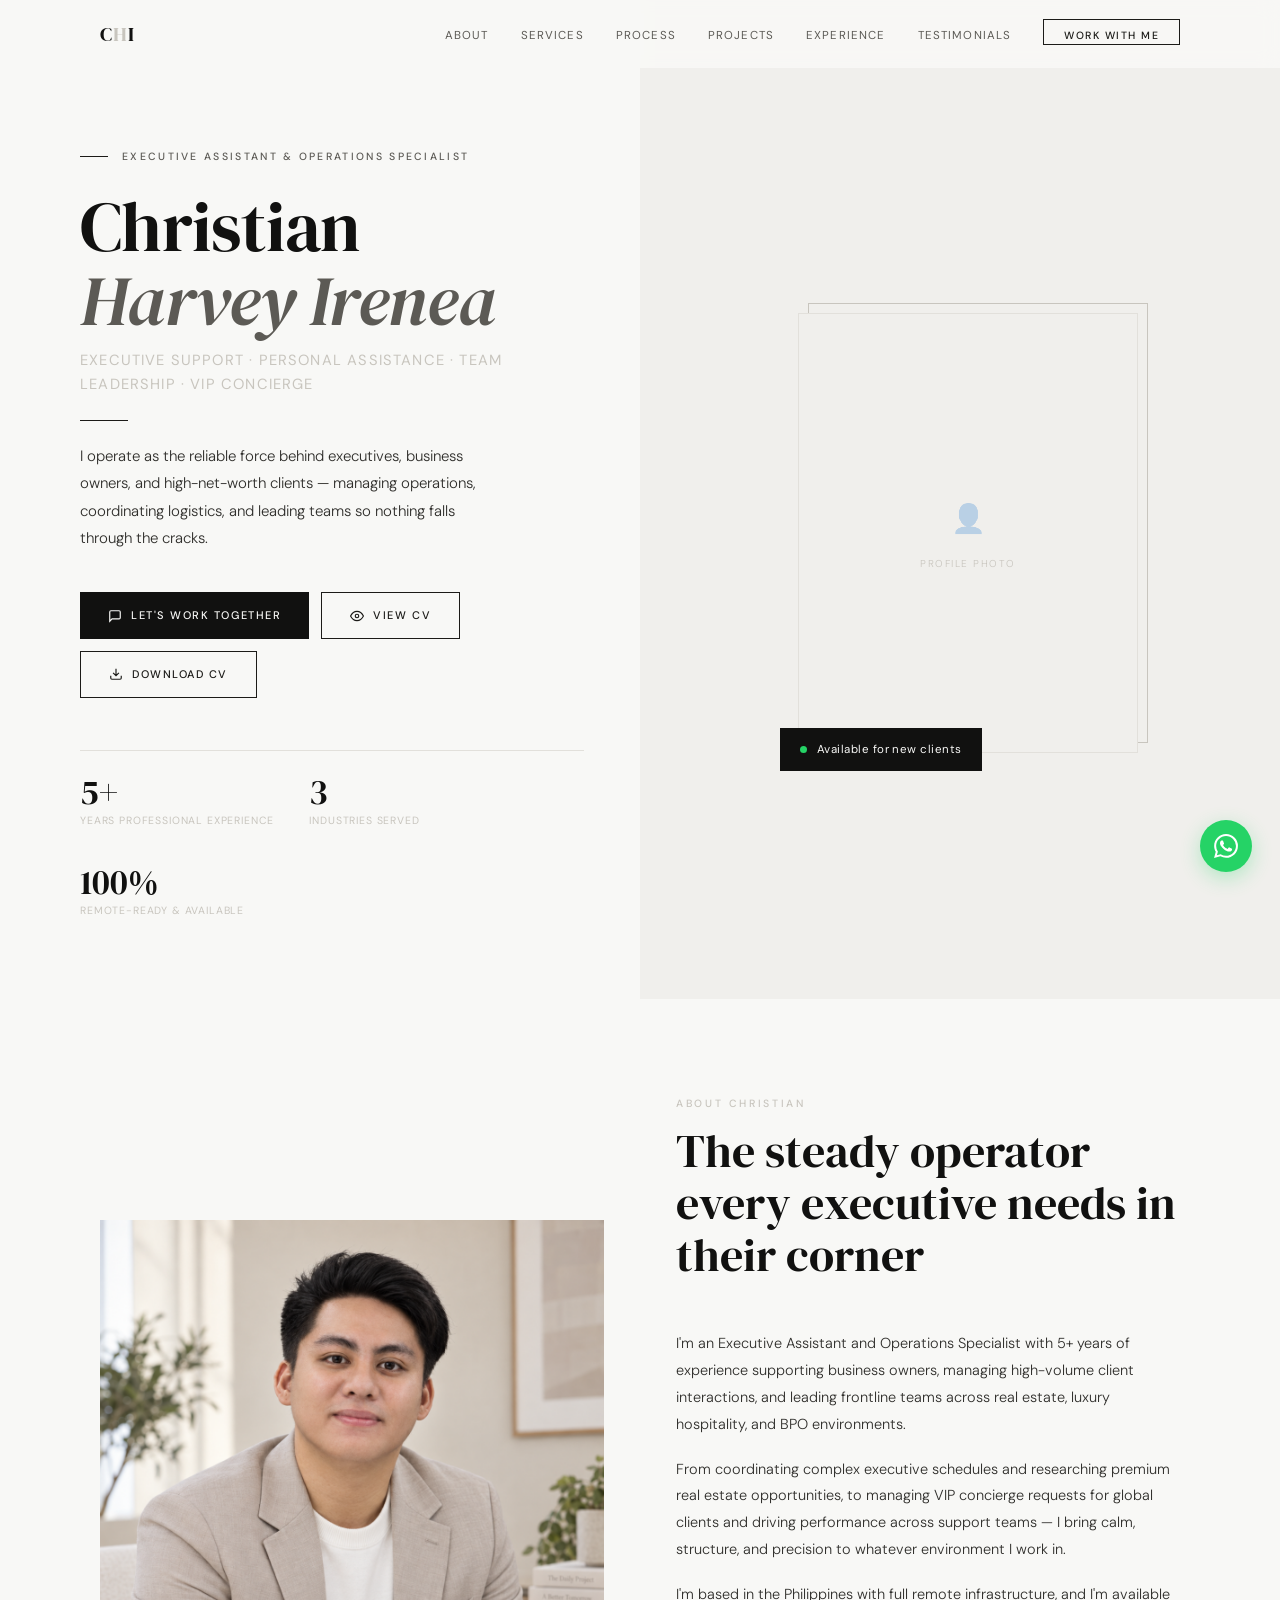
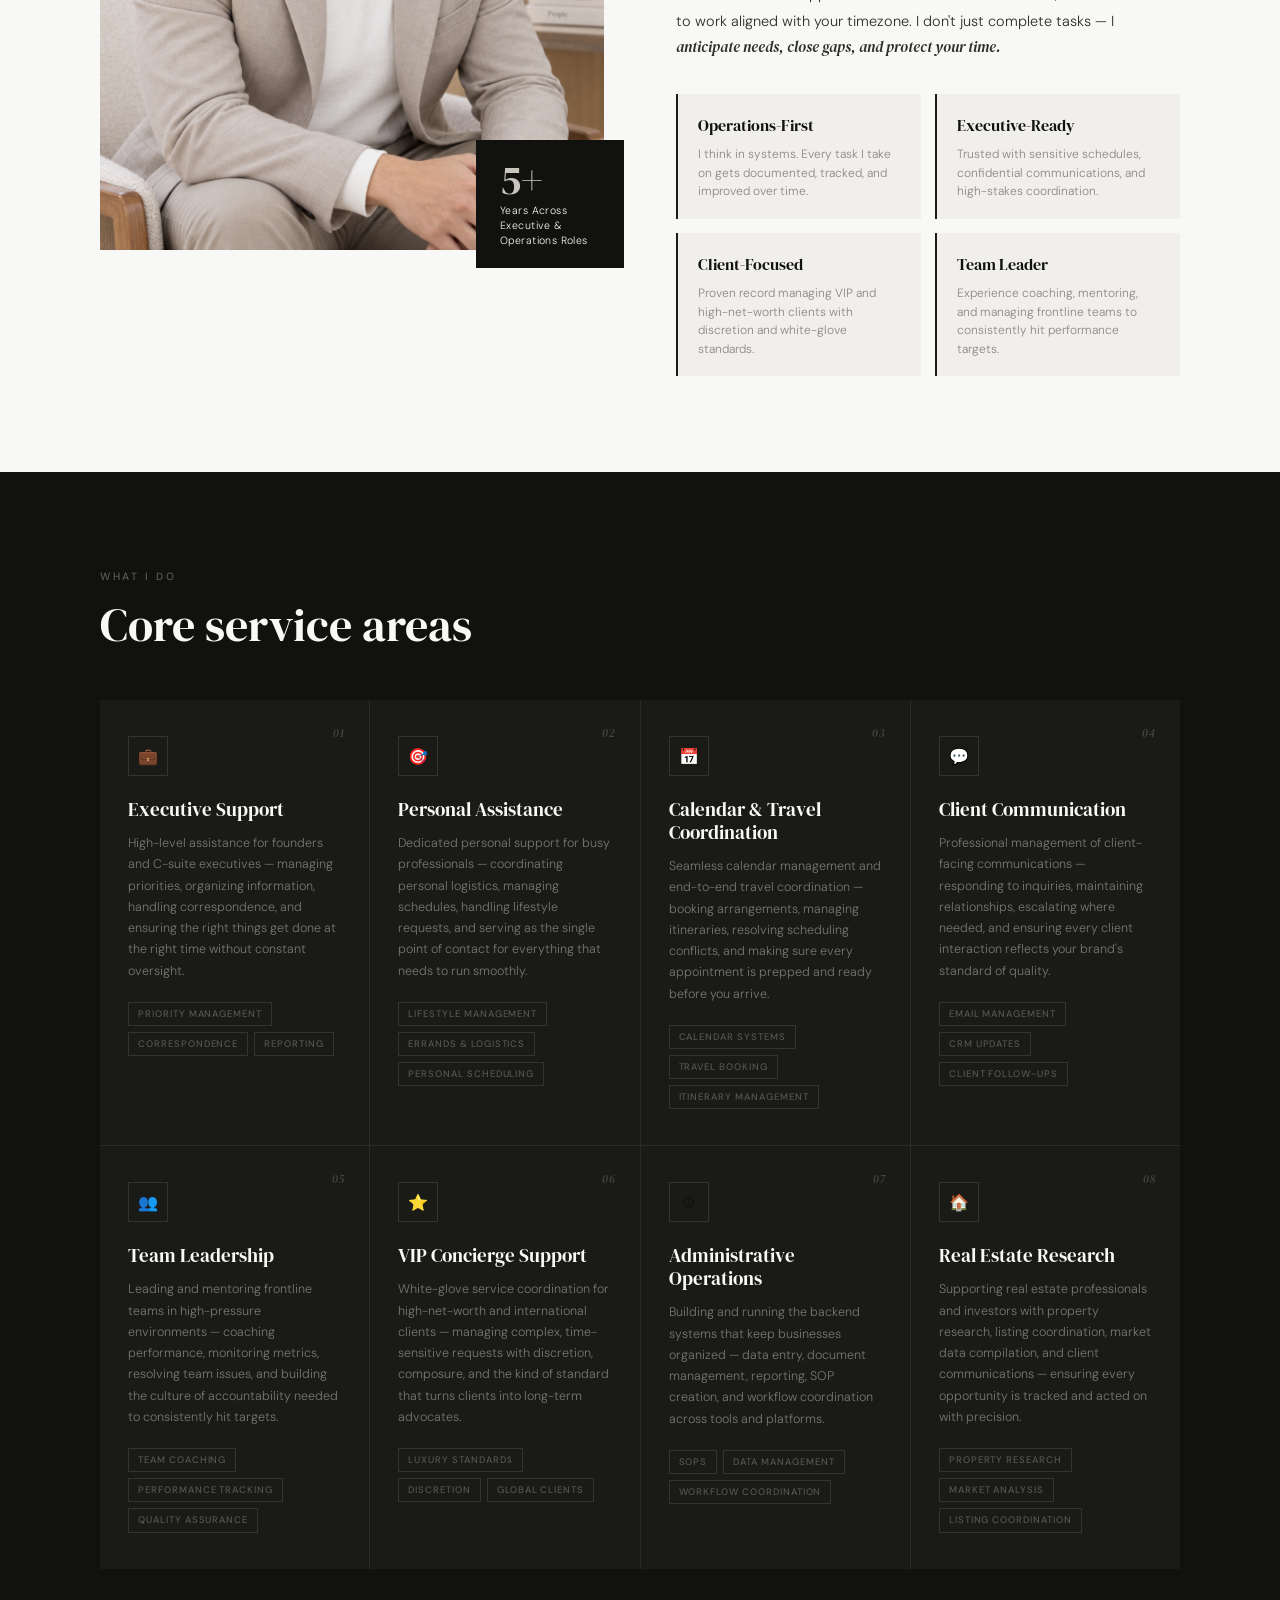
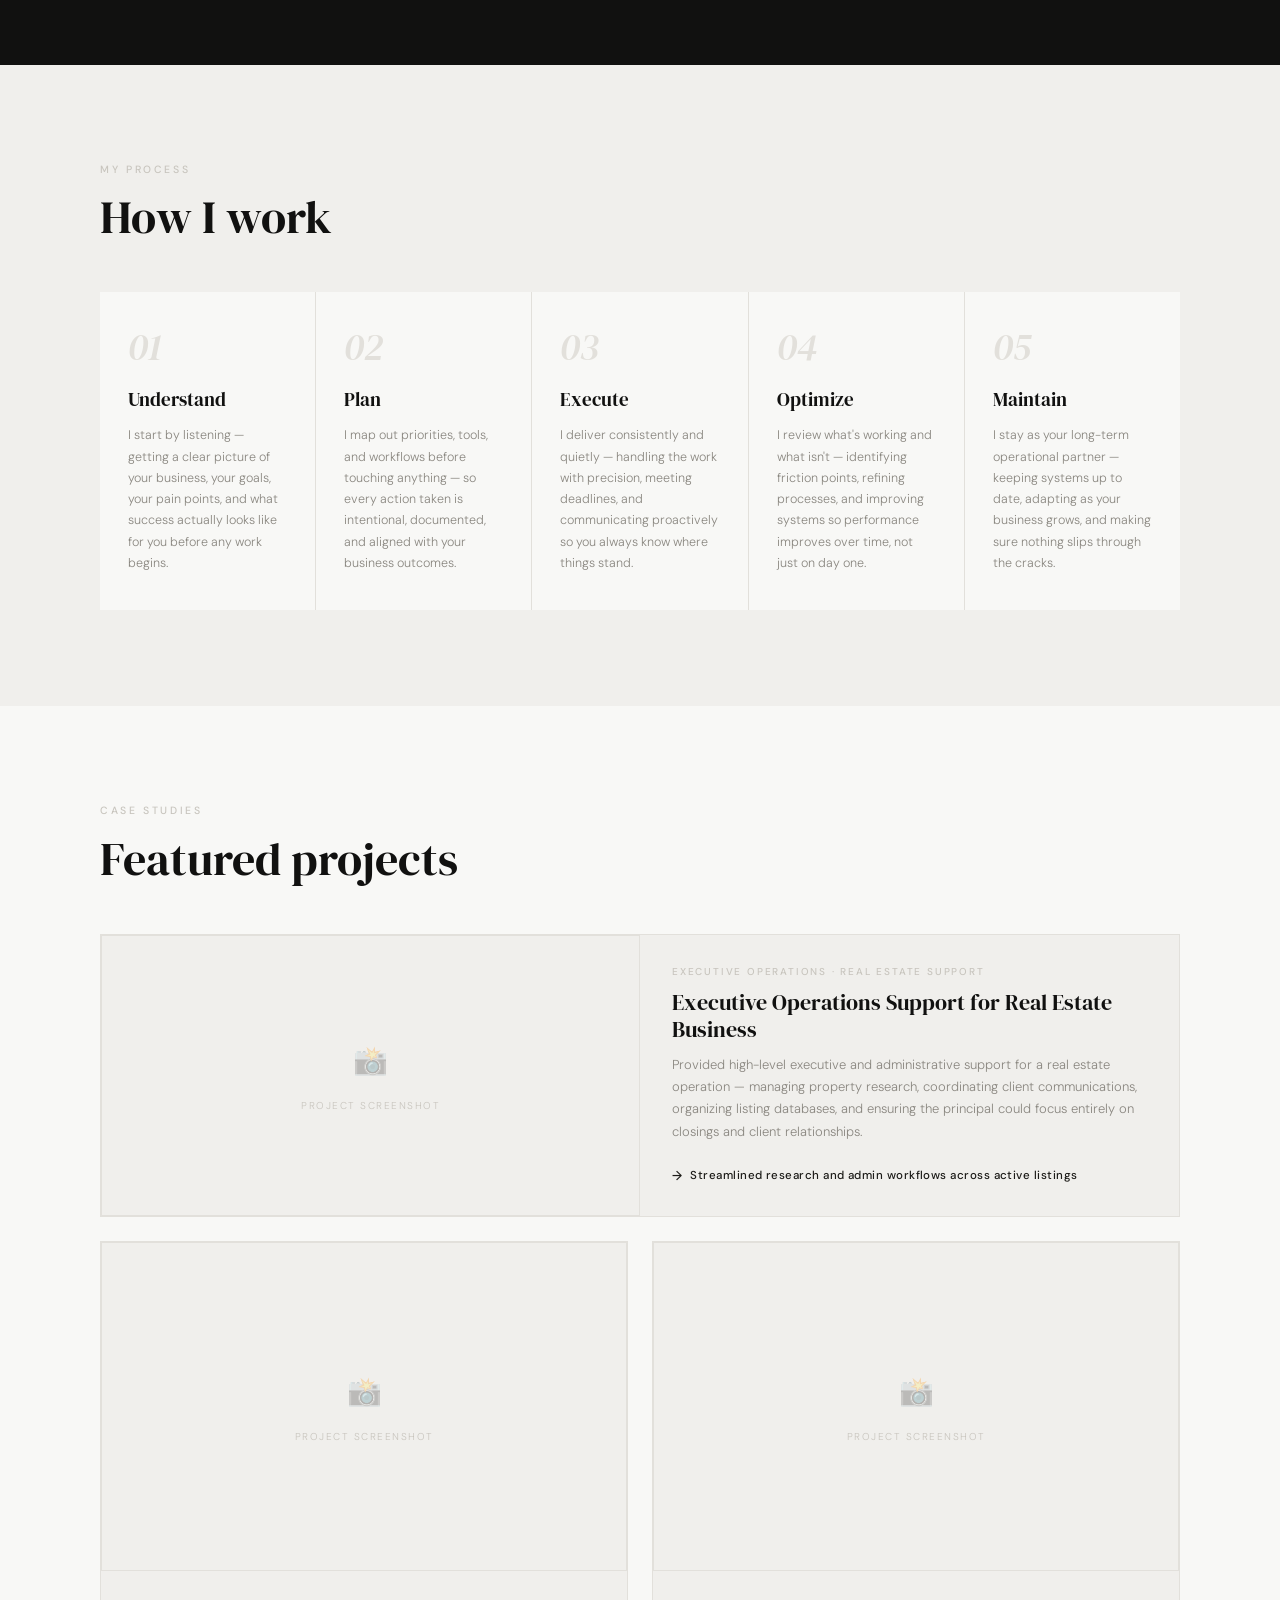
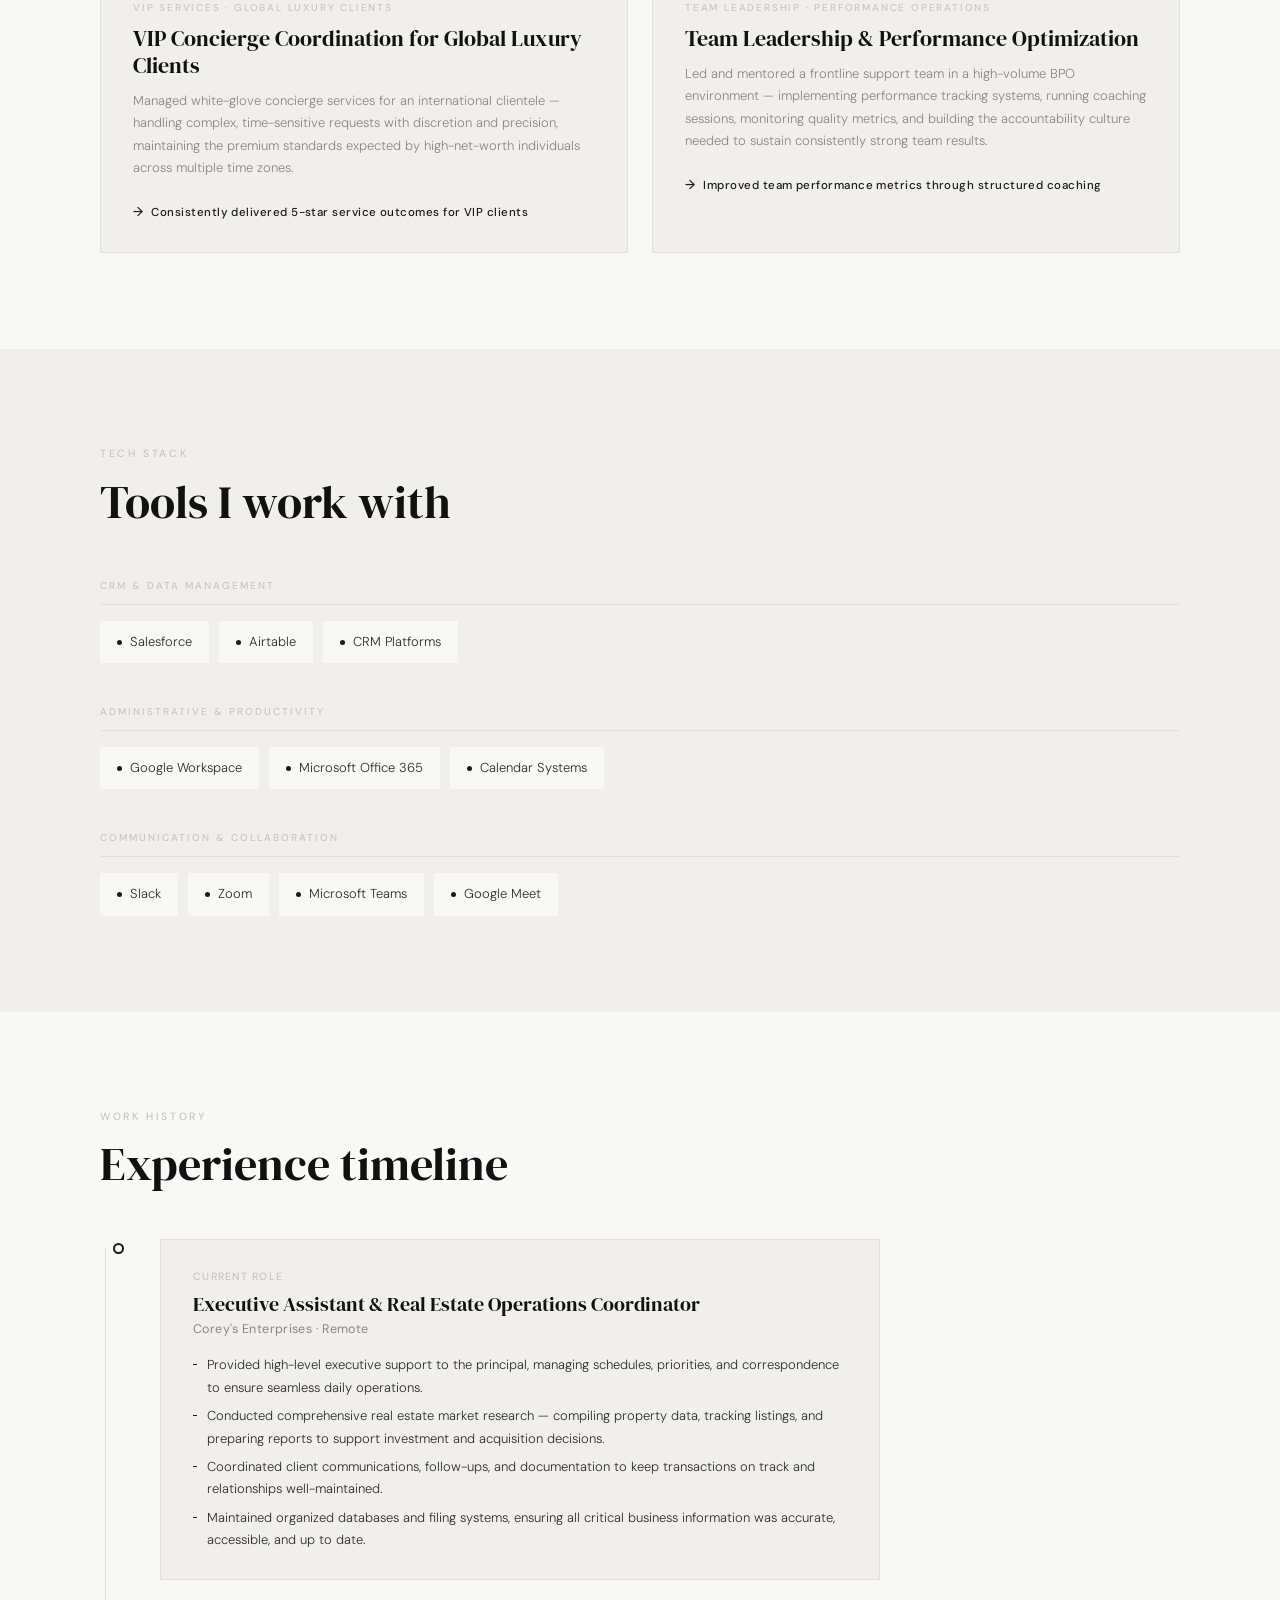
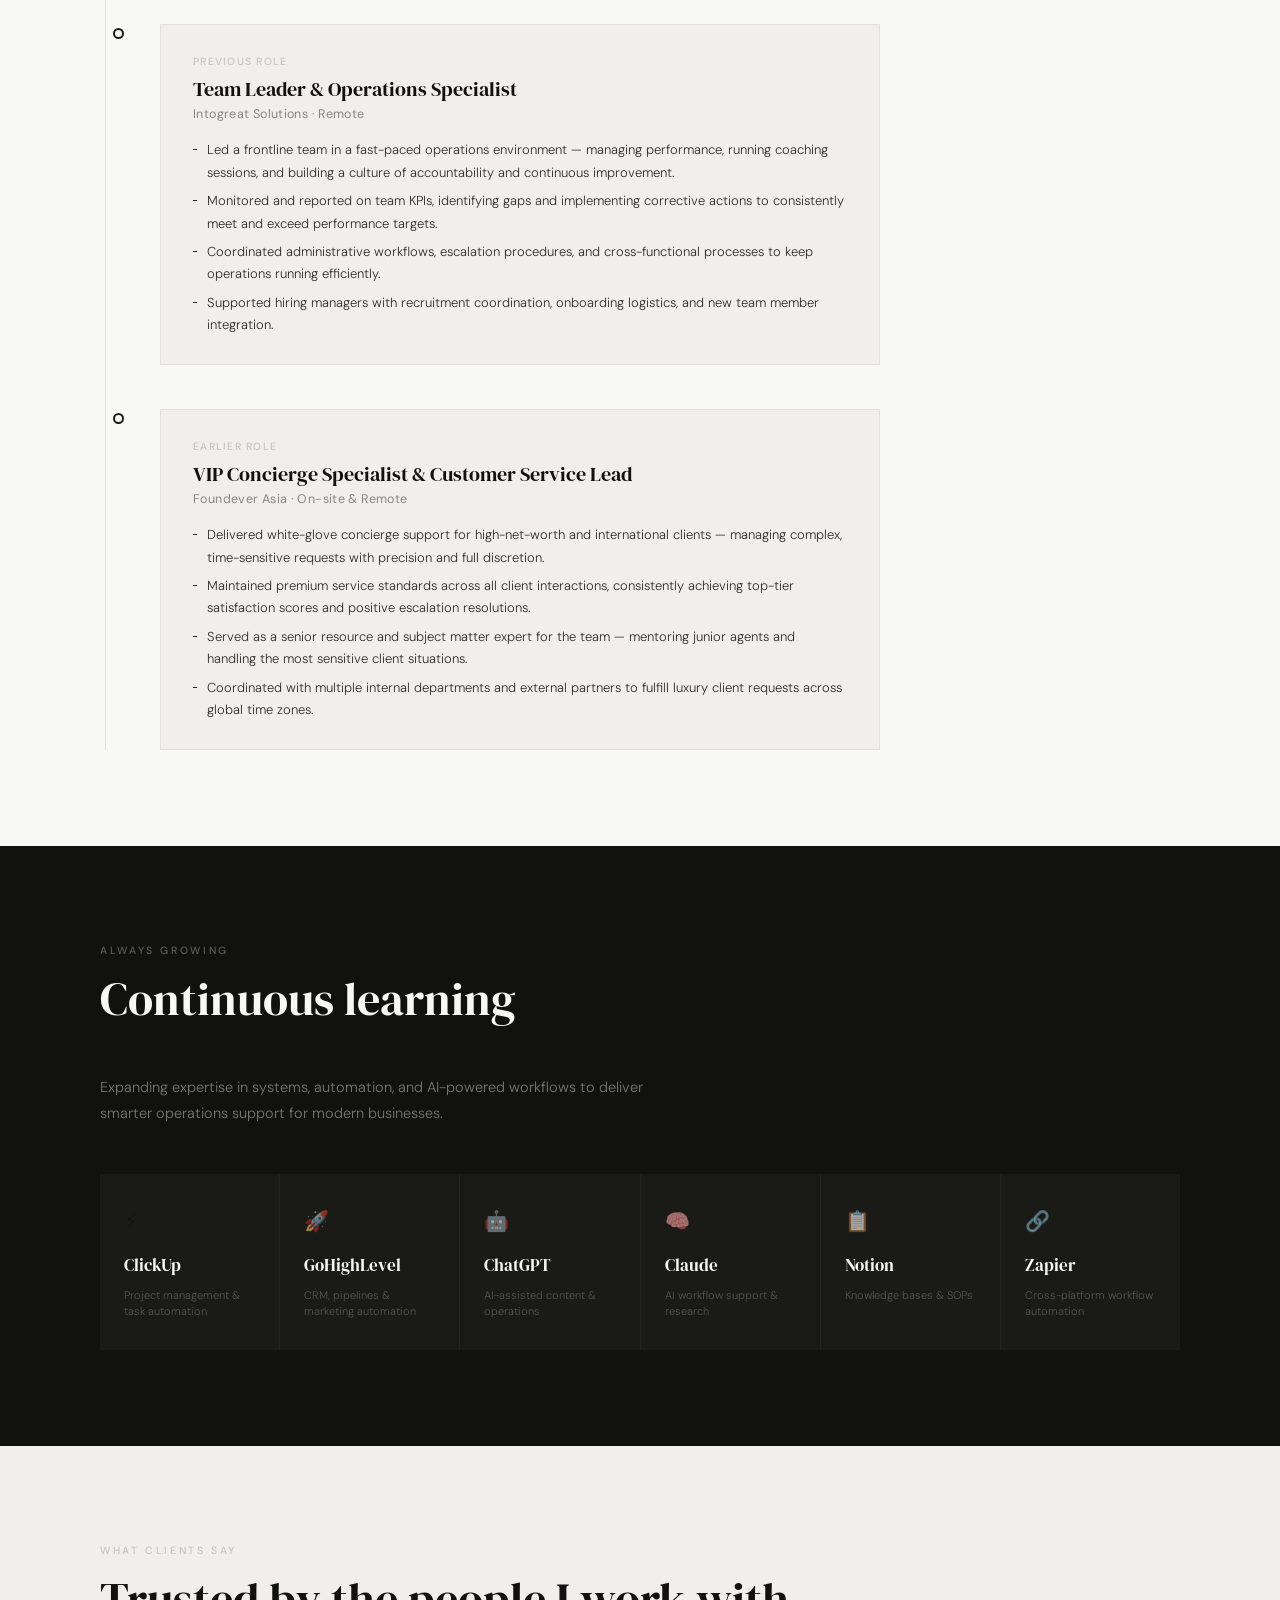
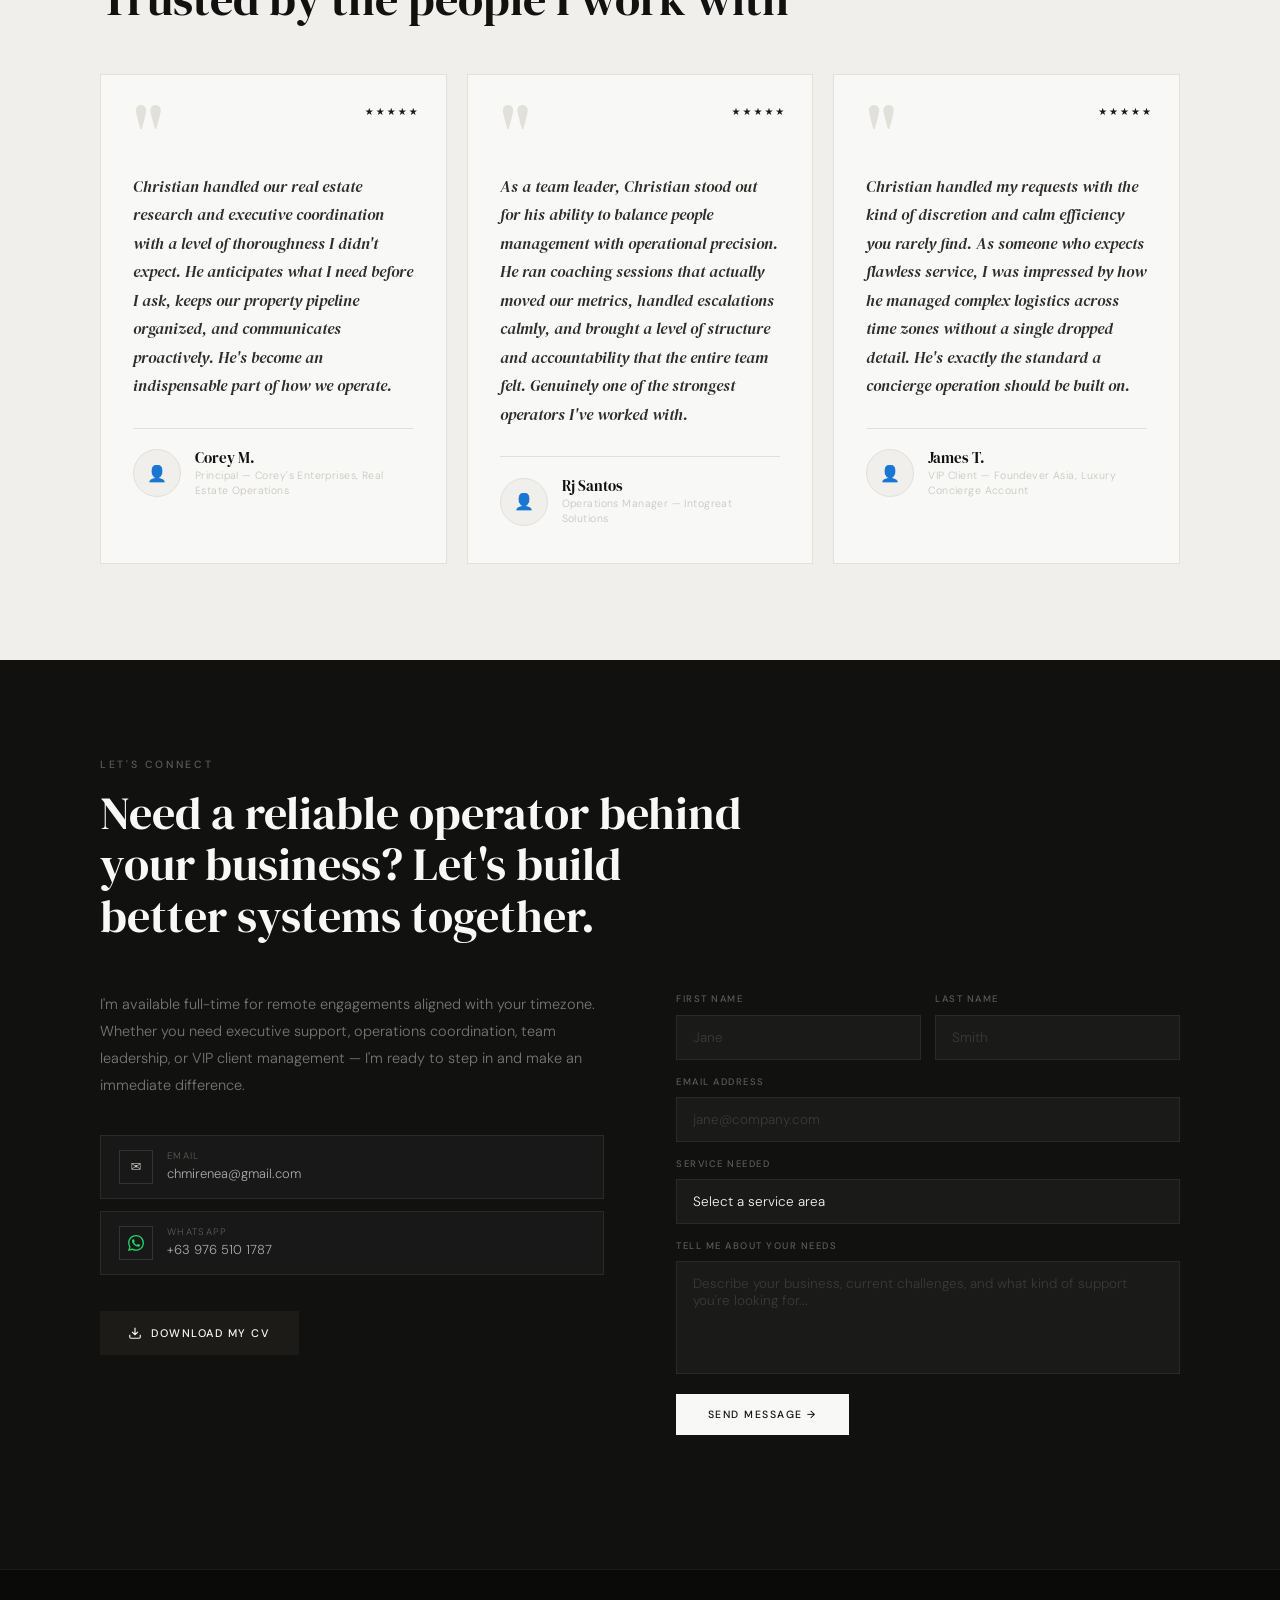
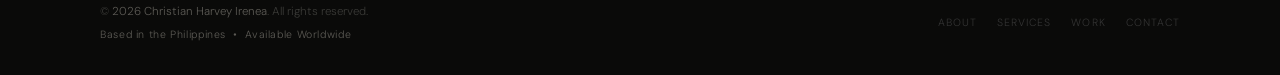
==== commit d5bd6937: "Update index.html" ====
--- a/index.html
+++ b/index.html
@@ -107,8 +107,7 @@
     </div>
     <div class="hero-right">
       <div class="hero-image-wrap fade-up" style="transition-delay:0.2s">
-        <!-- Replace with: <img src="images/profile.png" alt="Christian Harvey Irenea" /> -->
-        <div class="img-placeholder">
+<img src="images/cprofile.png" alt="Christian Harvey Irenea" />        <div class="img-placeholder">
           <span class="placeholder-icon" aria-hidden="true">👤</span>
           <span class="placeholder-label">Profile Photo</span>
         </div>
@@ -128,8 +127,7 @@
       <div class="about-grid">
         <div class="about-image-wrap fade-up">
           <div class="about-image-frame">
-            <!-- Replace with: <img src="images/about.png" alt="Christian at work" /> -->
-            <div class="img-placeholder">
+<img src="images/cabout.png" alt="Christian at work" />            <div class="img-placeholder">
               <span class="placeholder-icon" aria-hidden="true">🖼️</span>
               <span class="placeholder-label">About Photo</span>
             </div>
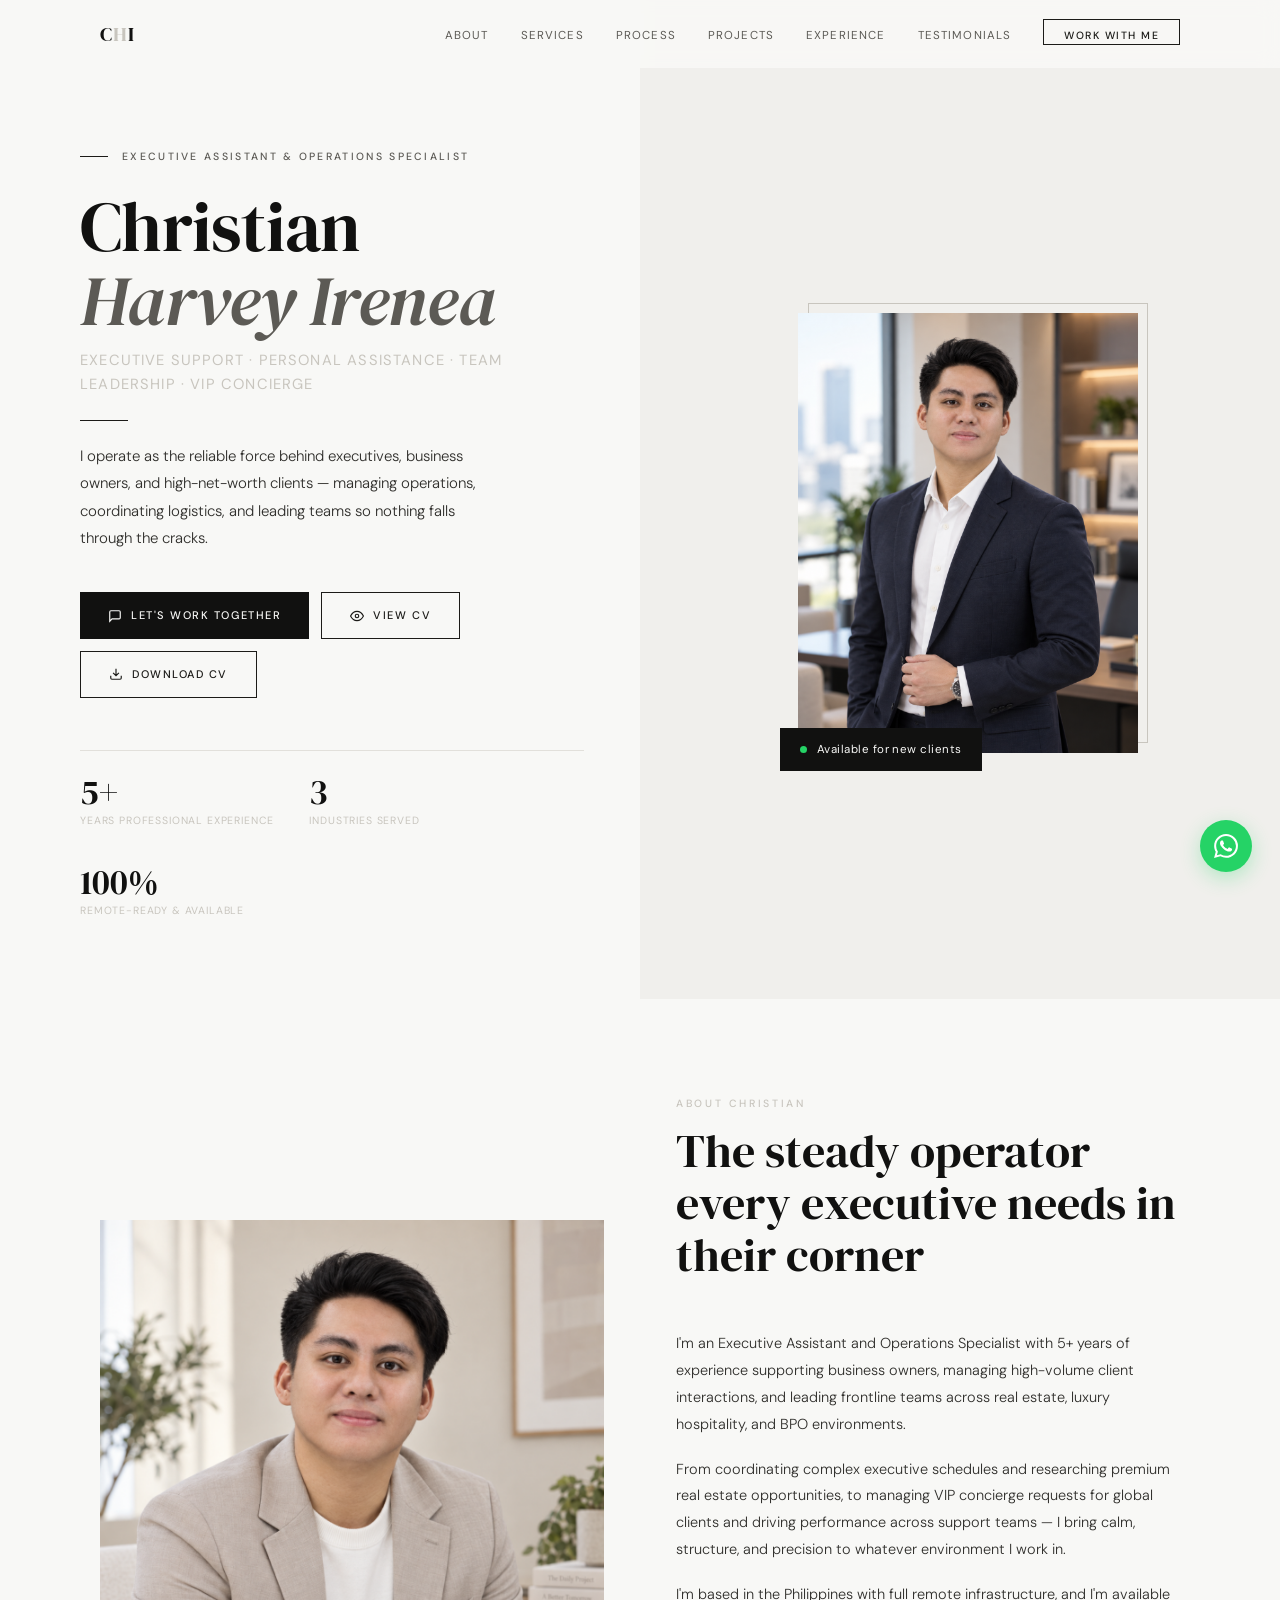
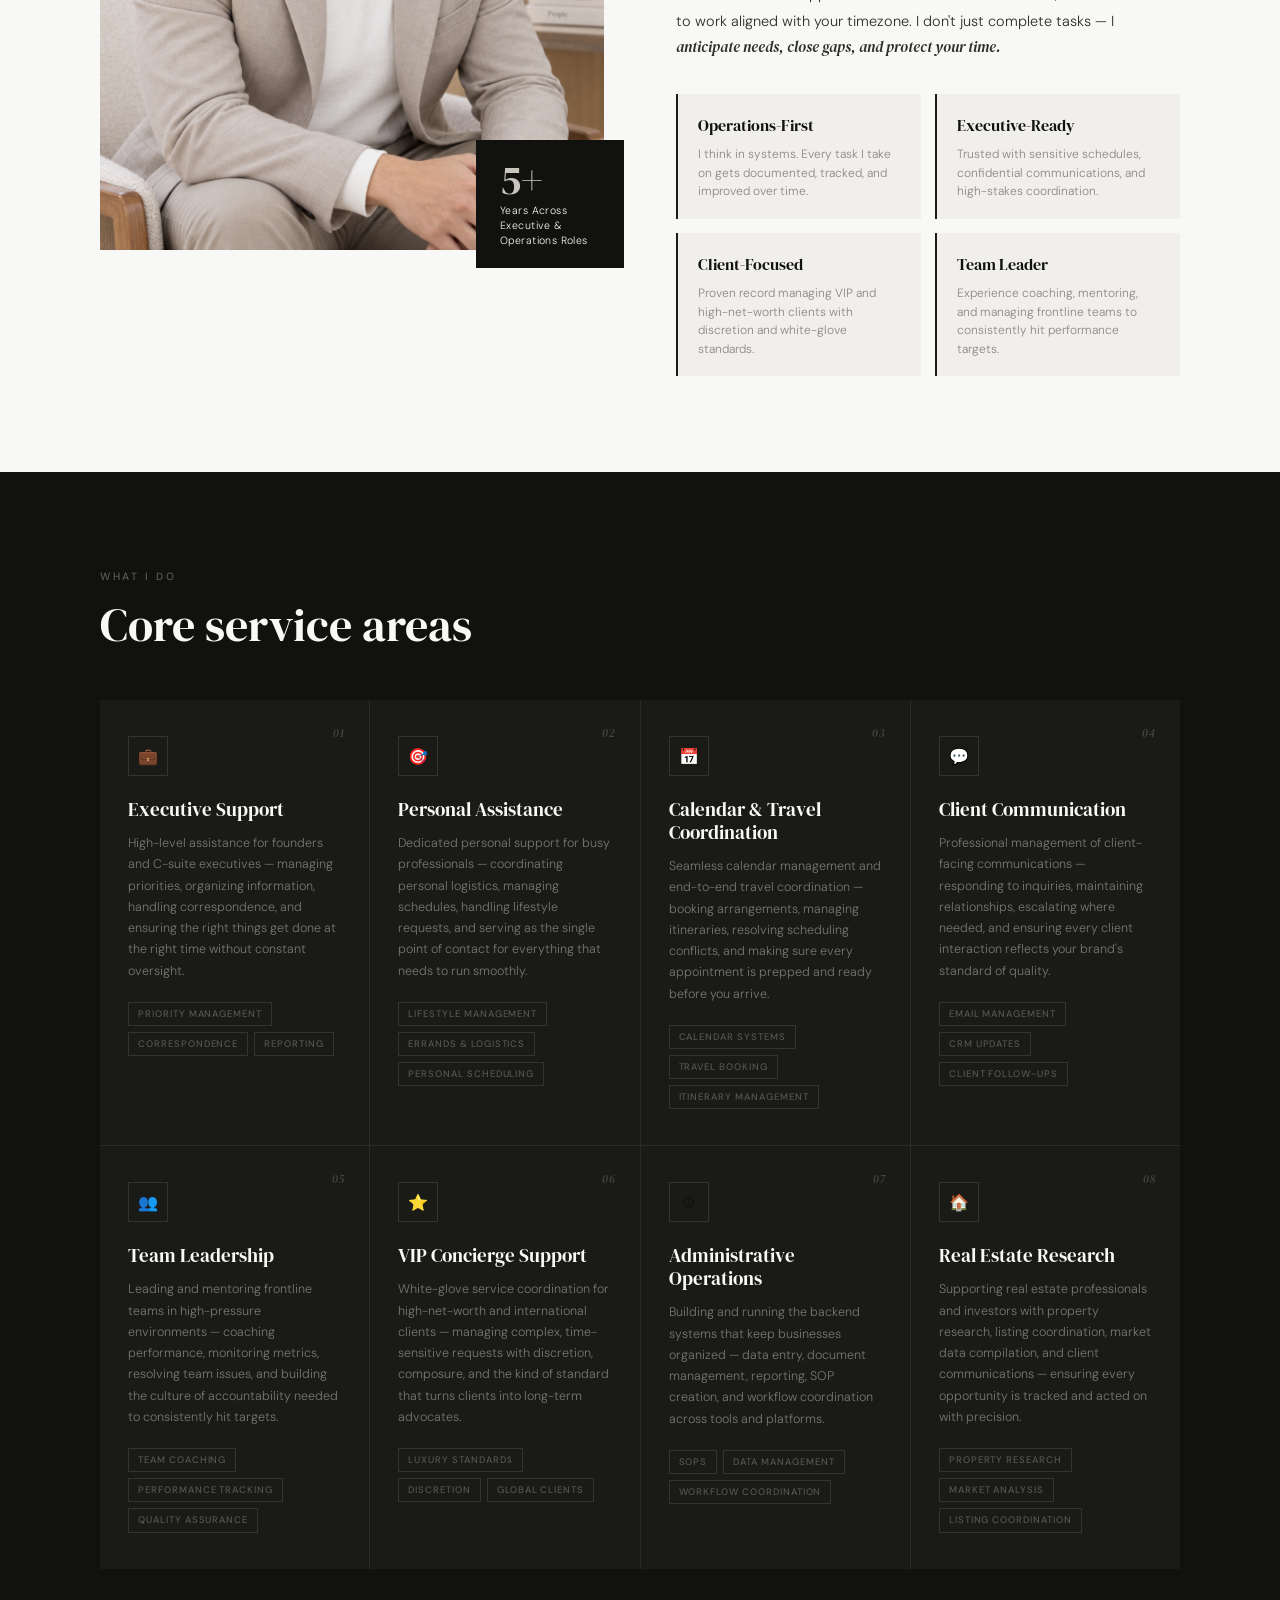
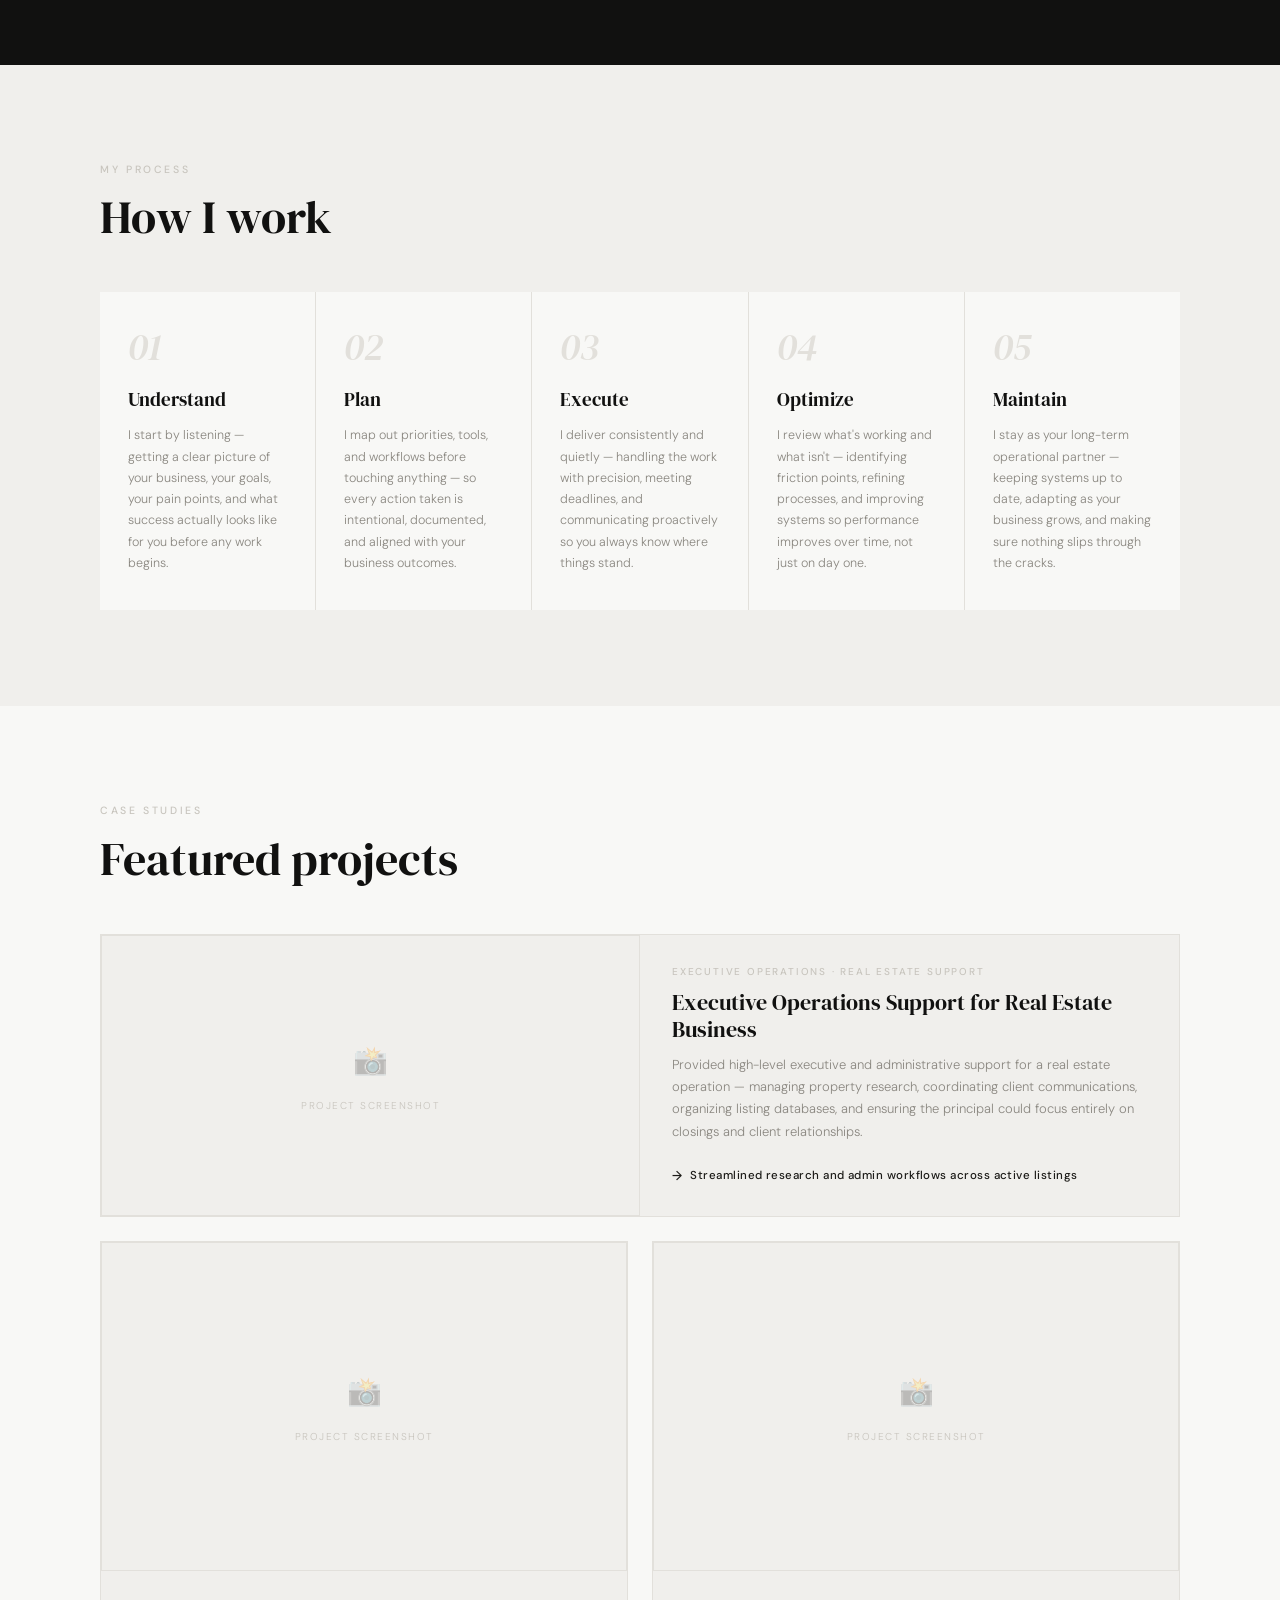
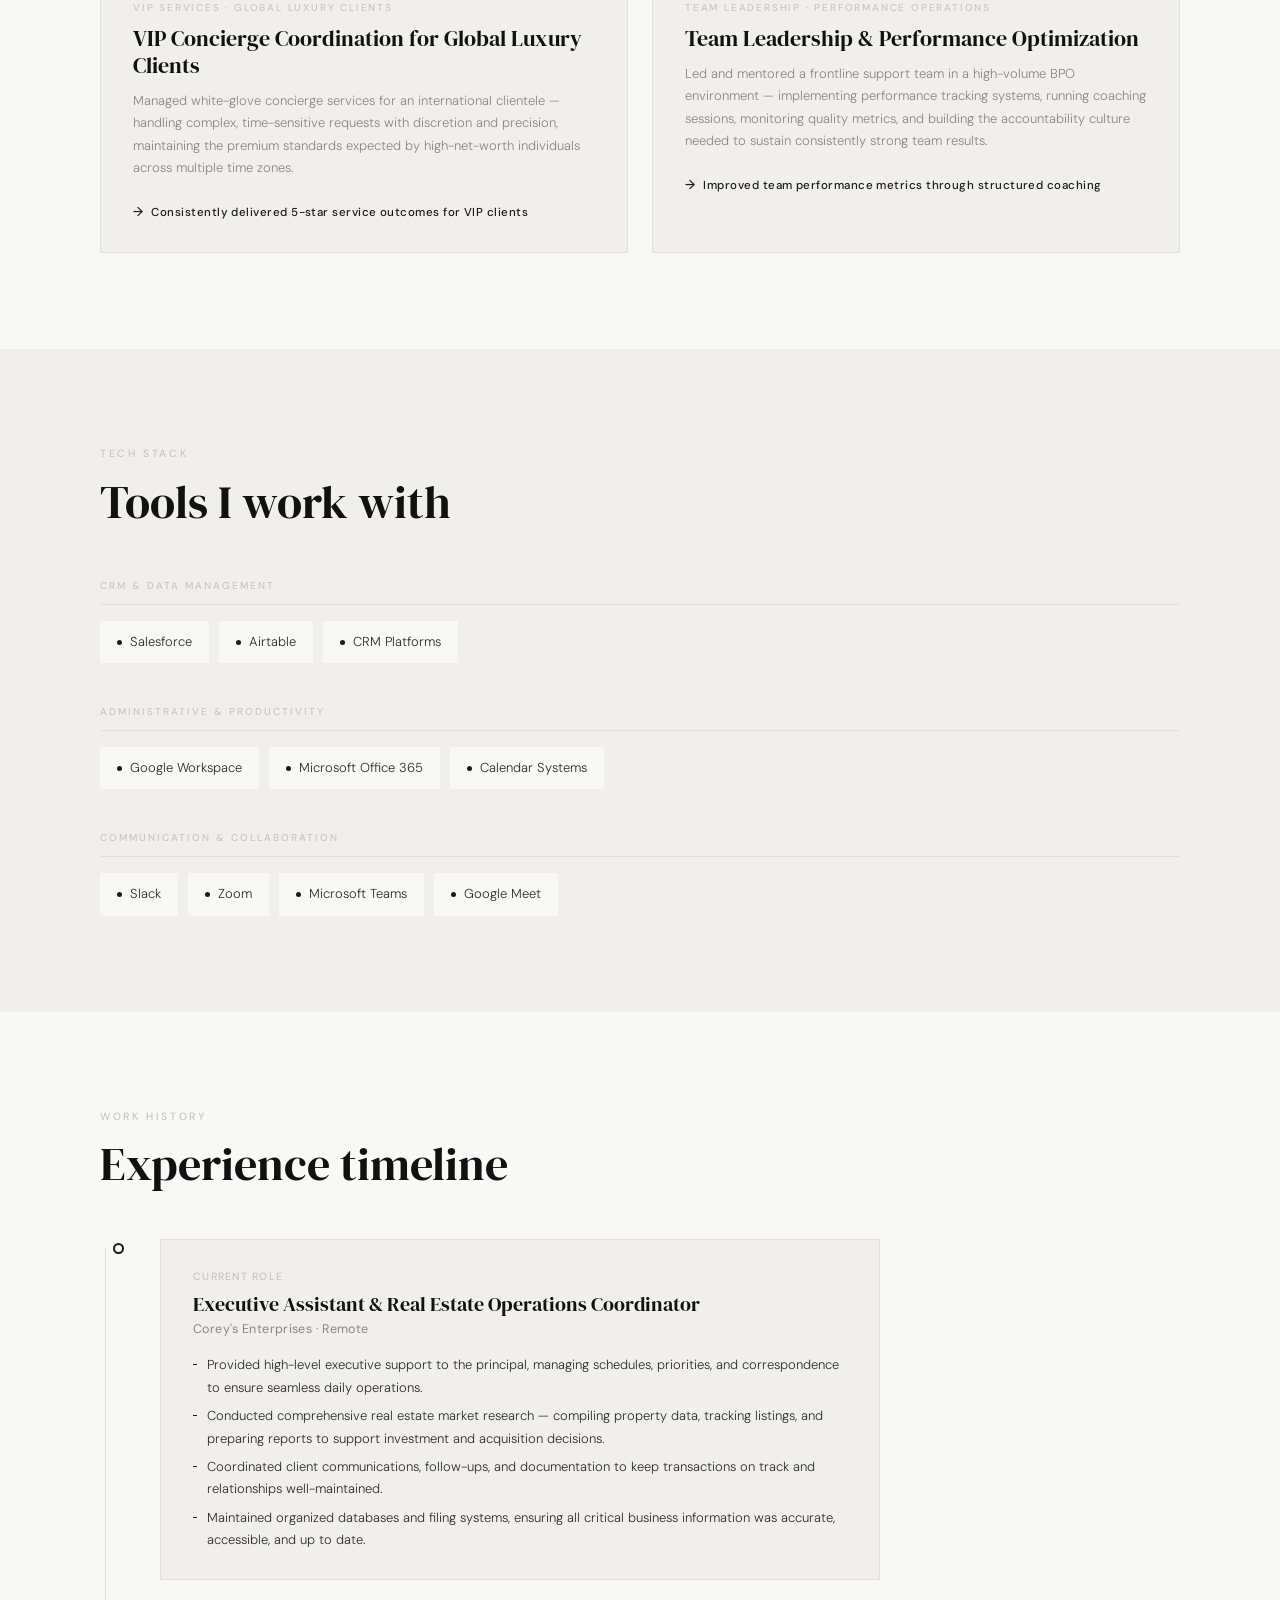
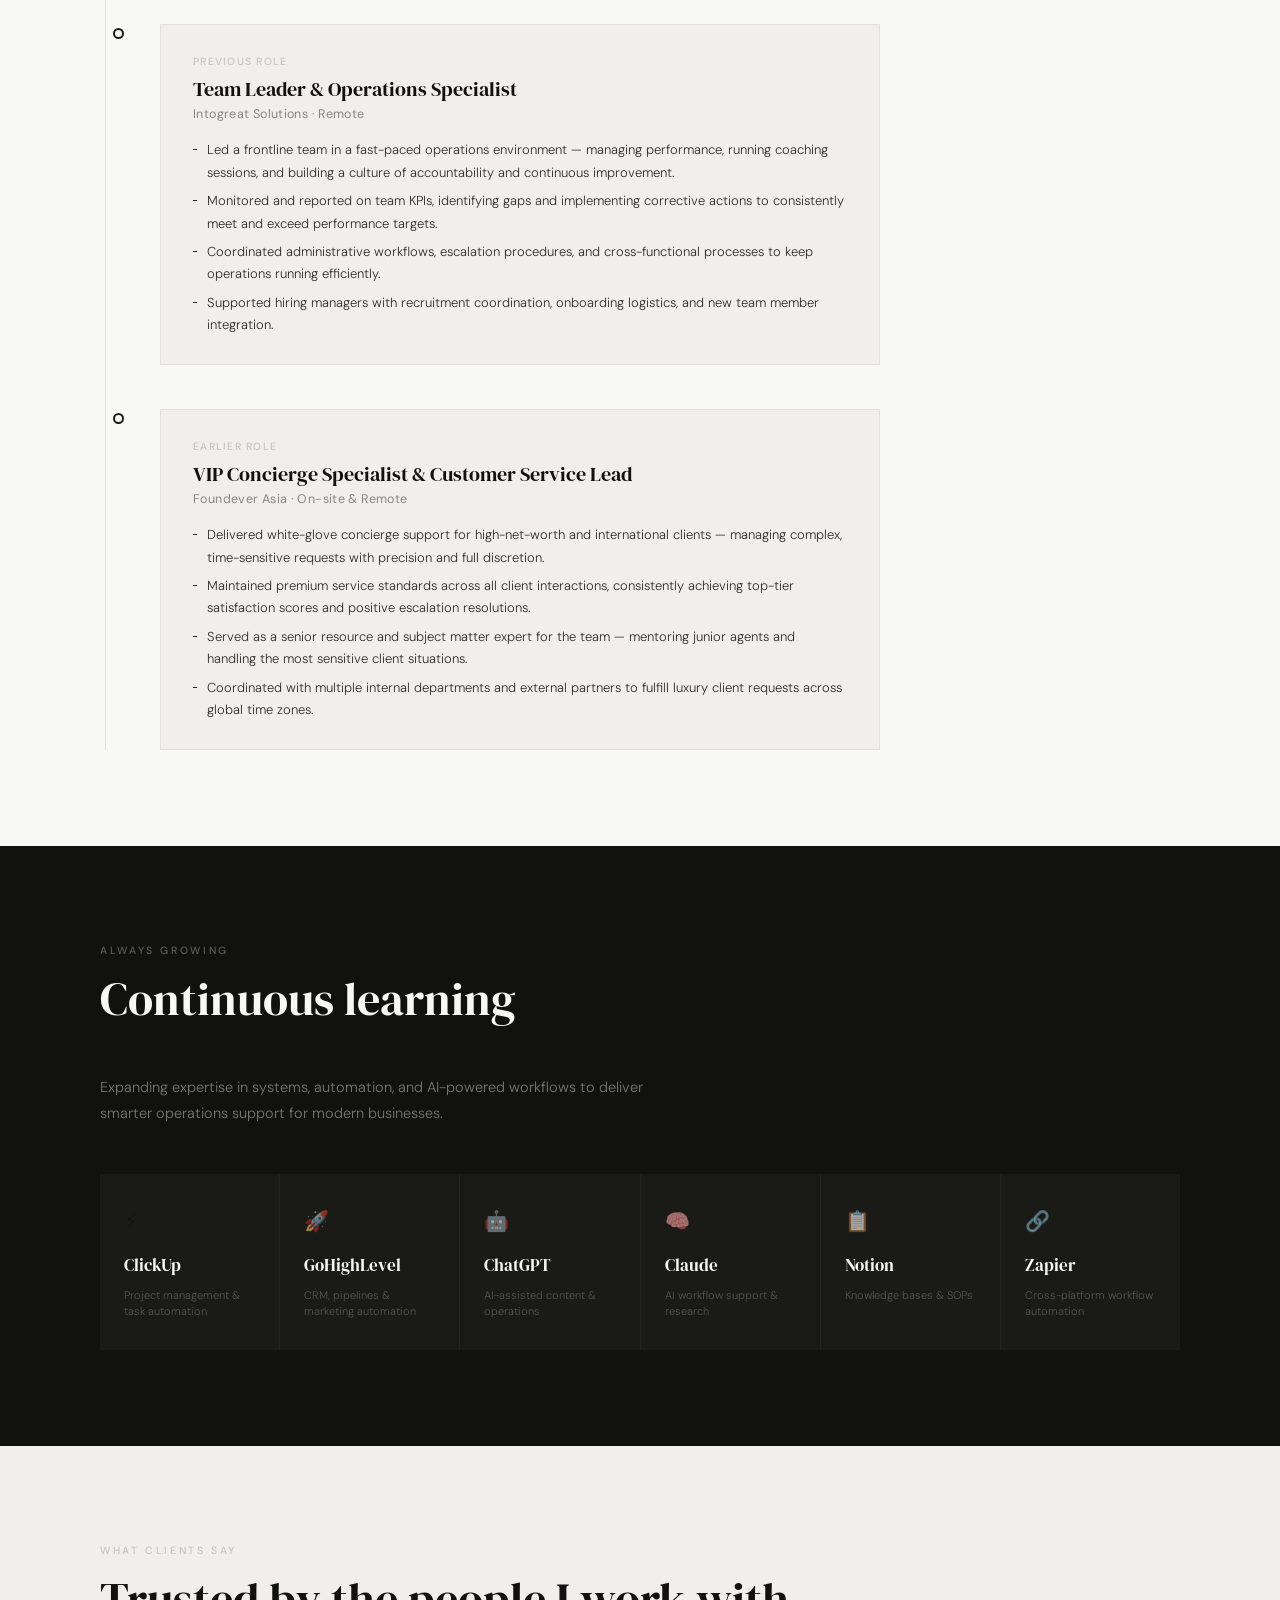
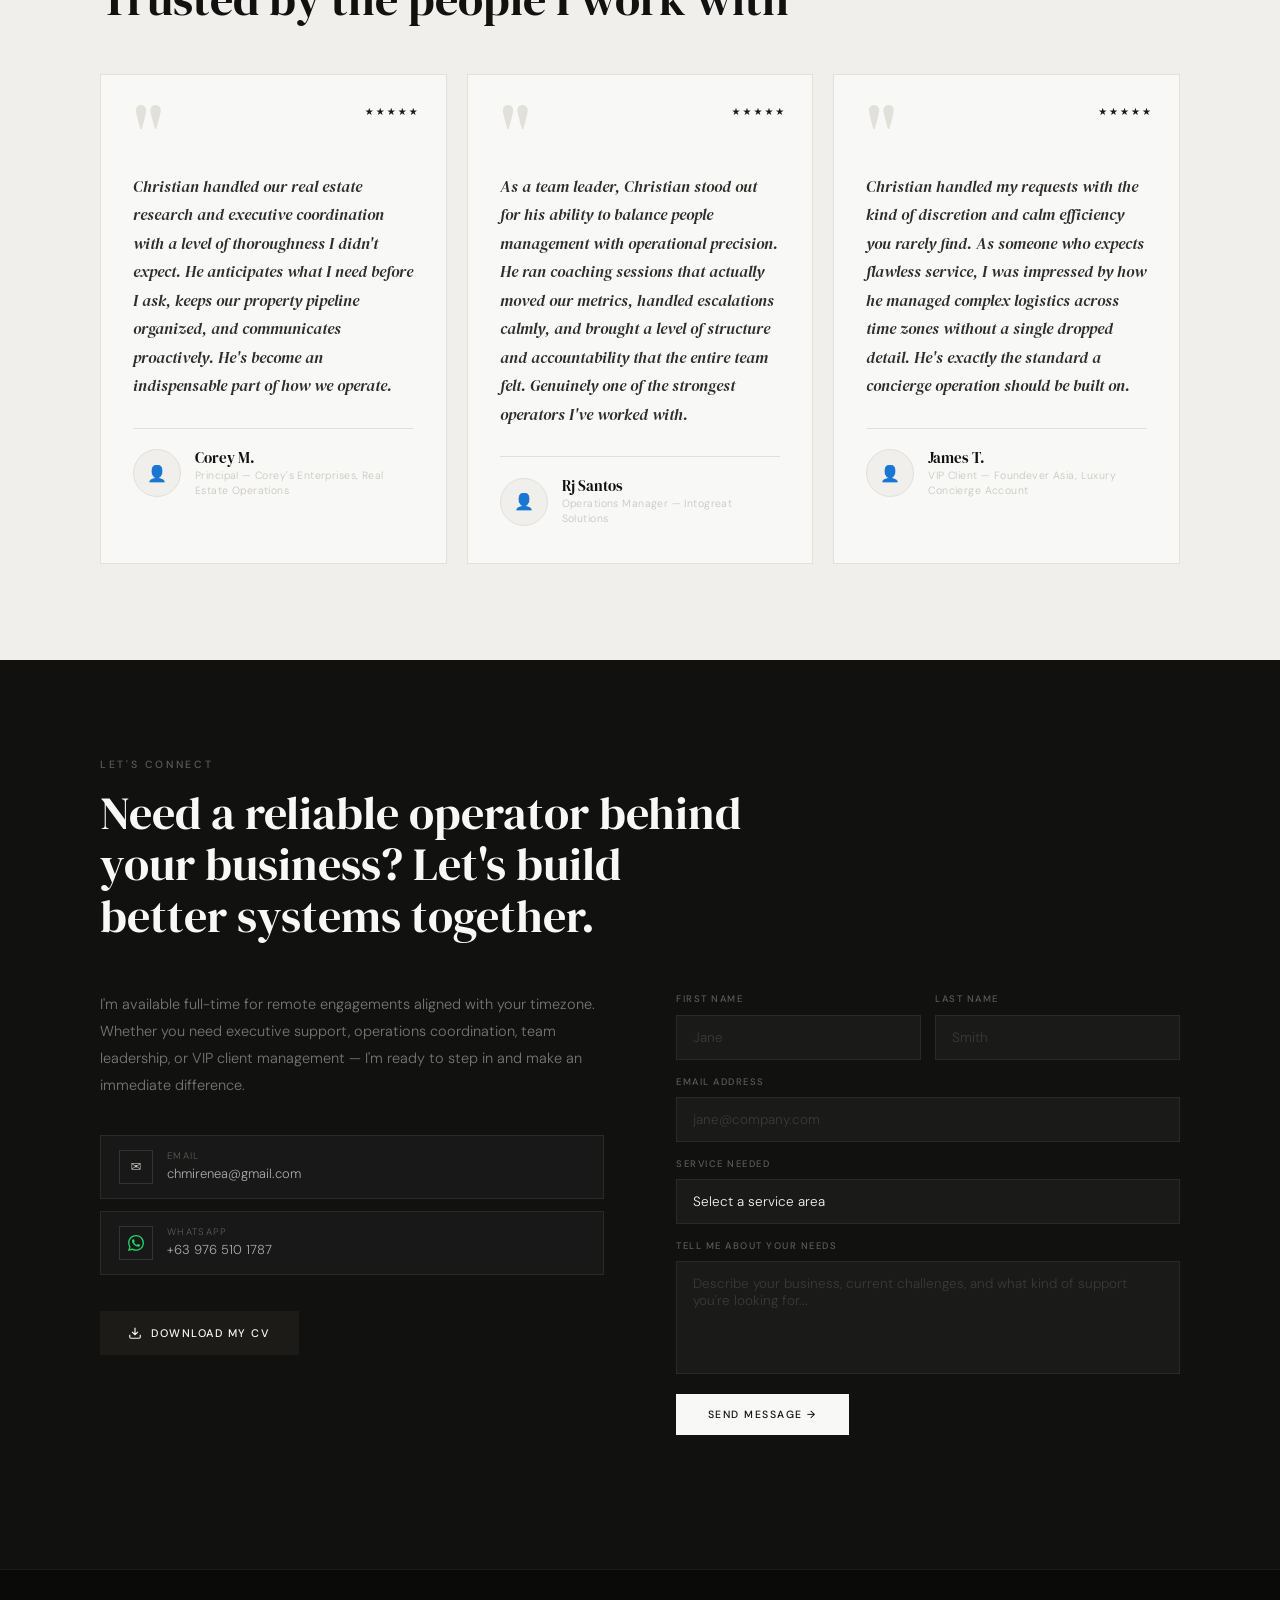
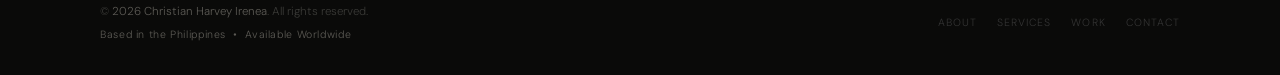
==== commit 6e95cf88: "Update index.html" ====
--- a/index.html
+++ b/index.html
@@ -105,18 +105,19 @@
         </div>
       </div>
     </div>
-    <div class="hero-right">
-      <div class="hero-image-wrap fade-up" style="transition-delay:0.2s">
-<img src="images/cprofile.png" alt="Christian Harvey Irenea" />        <div class="img-placeholder">
-          <span class="placeholder-icon" aria-hidden="true">👤</span>
-          <span class="placeholder-label">Profile Photo</span>
-        </div>
-        <div class="hero-availability" aria-live="polite">
-          <span class="avail-dot" aria-hidden="true"></span>
-          <span class="avail-text">Available for new clients</span>
-        </div>
-      </div>
-    </div>
+  <div class="hero-right">
+  <div class="hero-image-wrap fade-up" style="transition-delay:0.2s">
+    <img
+      src="images/cprofile.png"
+      alt="Christian Harvey Irenea"
+    />
+
+    <div class="hero-availability" aria-live="polite">
+      <span class="avail-dot" aria-hidden="true"></span>
+      <span class="avail-text">Available for new clients</span>
+    </div>
+  </div>
+</div>
   </section>
 
   <!-- ══════════════════════════════════════════
@@ -125,18 +126,21 @@
   <section id="about" aria-label="About Christian">
     <div class="container">
       <div class="about-grid">
-        <div class="about-image-wrap fade-up">
-          <div class="about-image-frame">
-<img src="images/cabout.png" alt="Christian at work" />            <div class="img-placeholder">
-              <span class="placeholder-icon" aria-hidden="true">🖼️</span>
-              <span class="placeholder-label">About Photo</span>
-            </div>
-          </div>
-          <div class="about-image-badge">
-            <div class="about-badge-num" data-target="5" data-suffix="+">5+</div>
-            <div class="about-badge-label">Years Across Executive &amp; Operations Roles</div>
-          </div>
-        </div>
+       <div class="about-image-wrap fade-up">
+  <div class="about-image-frame">
+    <img
+      src="images/cabout.png"
+      alt="Christian at work"
+    />
+  </div>
+
+  <div class="about-image-badge">
+    <div class="about-badge-num" data-target="5" data-suffix="+">5+</div>
+    <div class="about-badge-label">
+      Years Across Executive &amp; Operations Roles
+    </div>
+  </div>
+</div>
         <div class="about-text fade-up" style="transition-delay:0.15s">
           <span class="section-label">About Christian</span>
           <h2 class="section-title">The steady operator every executive needs in their corner</h2>
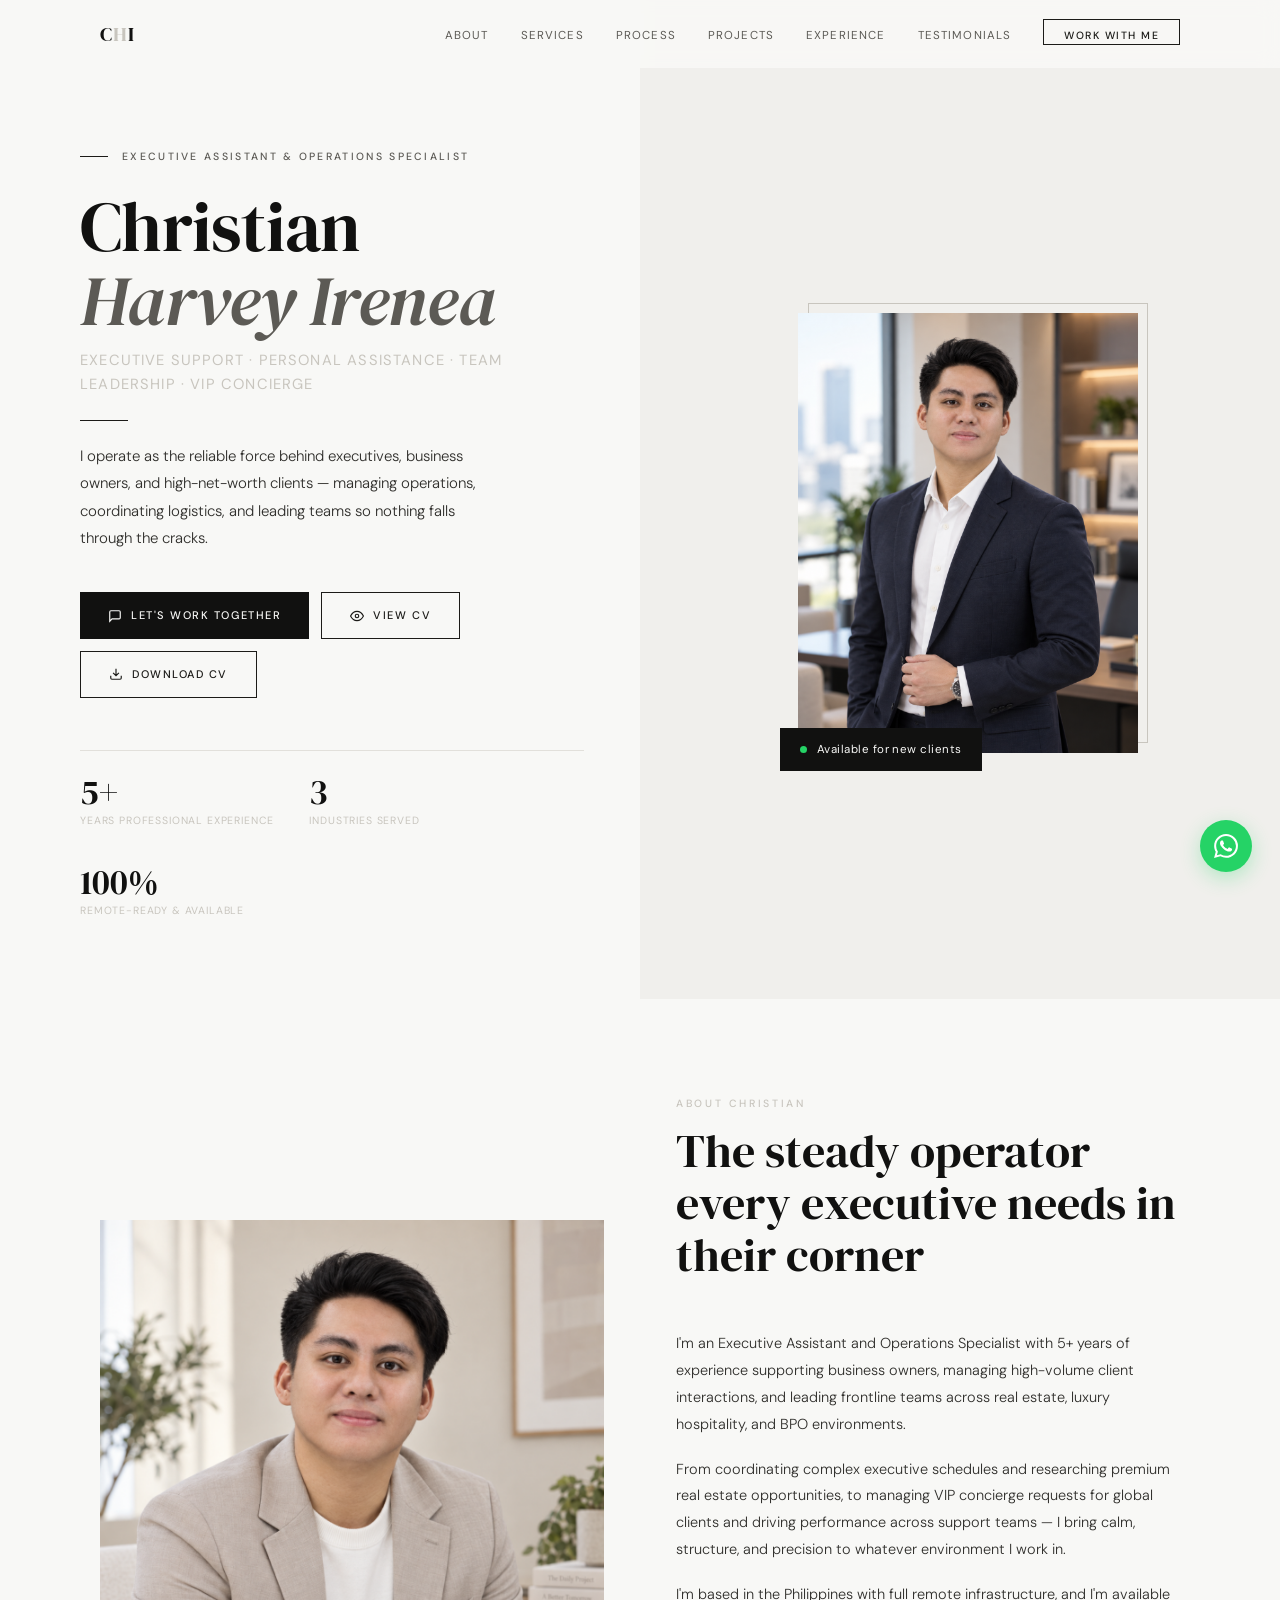
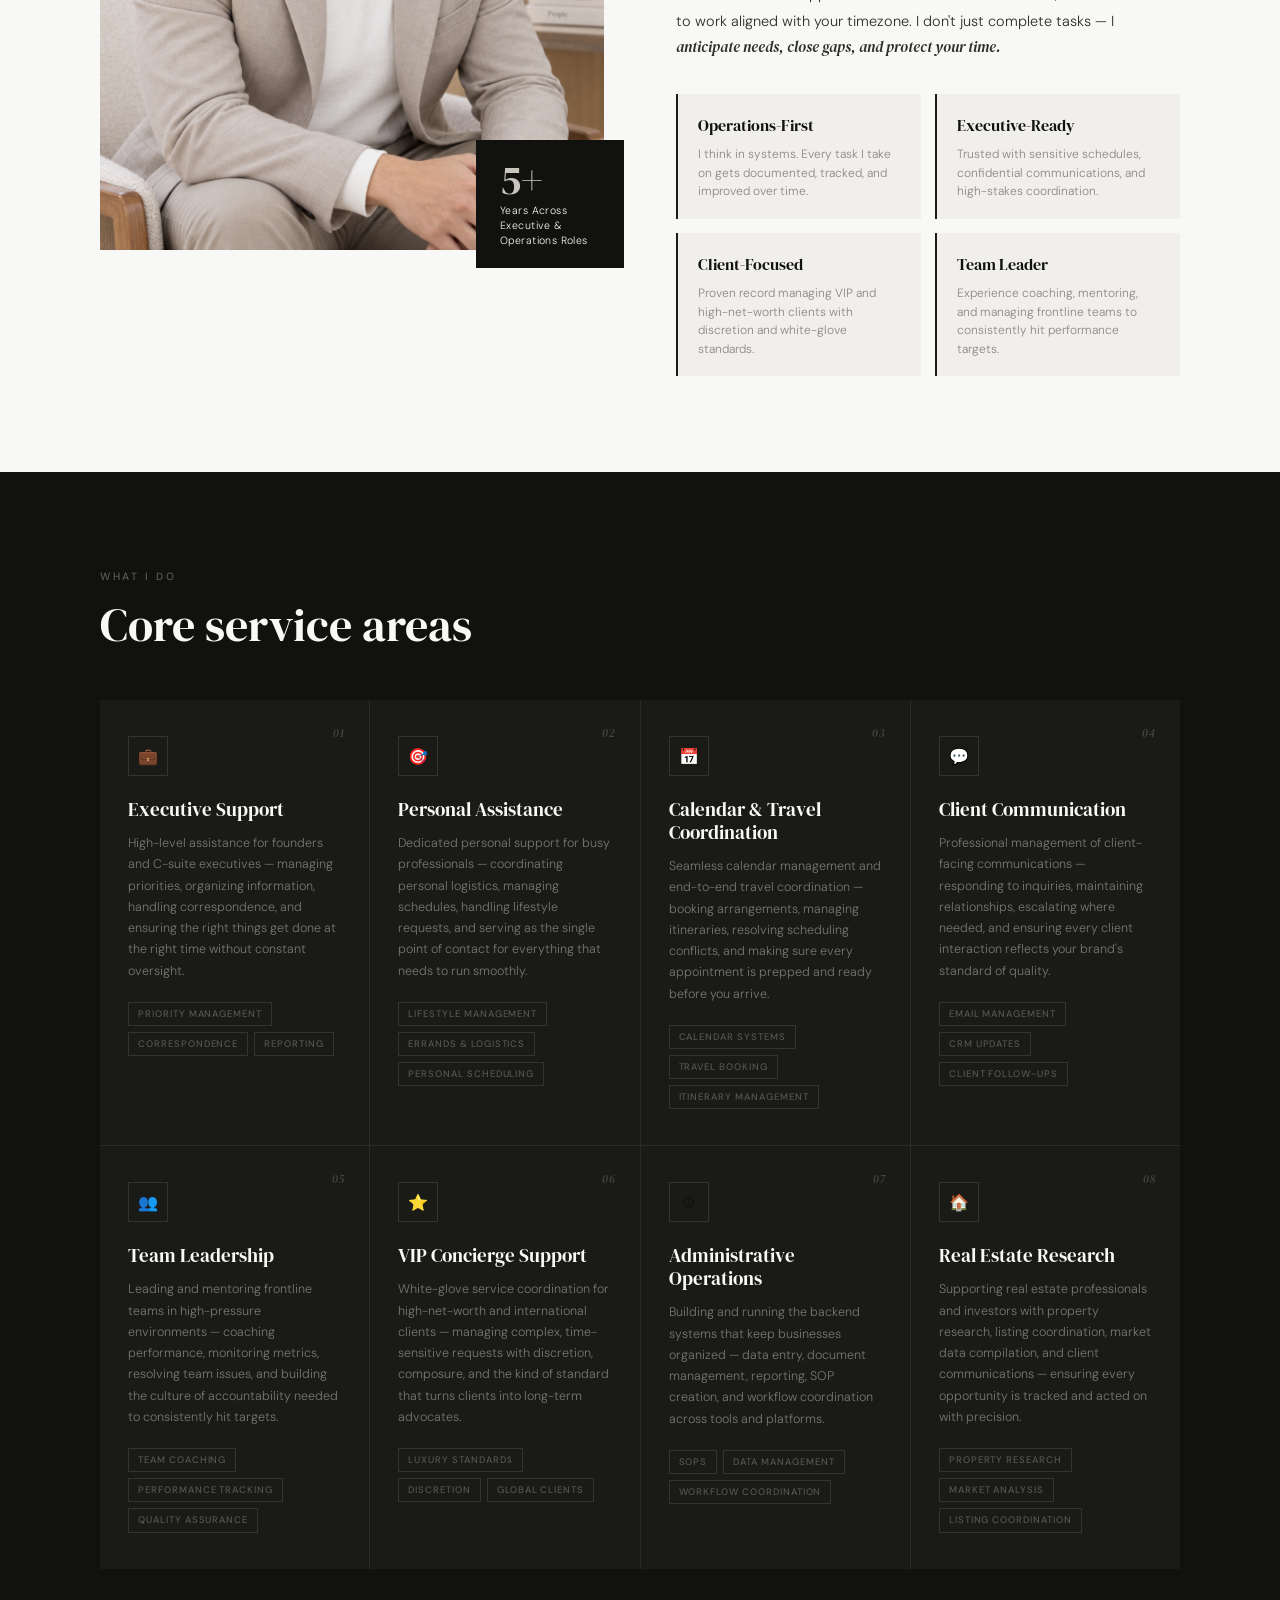
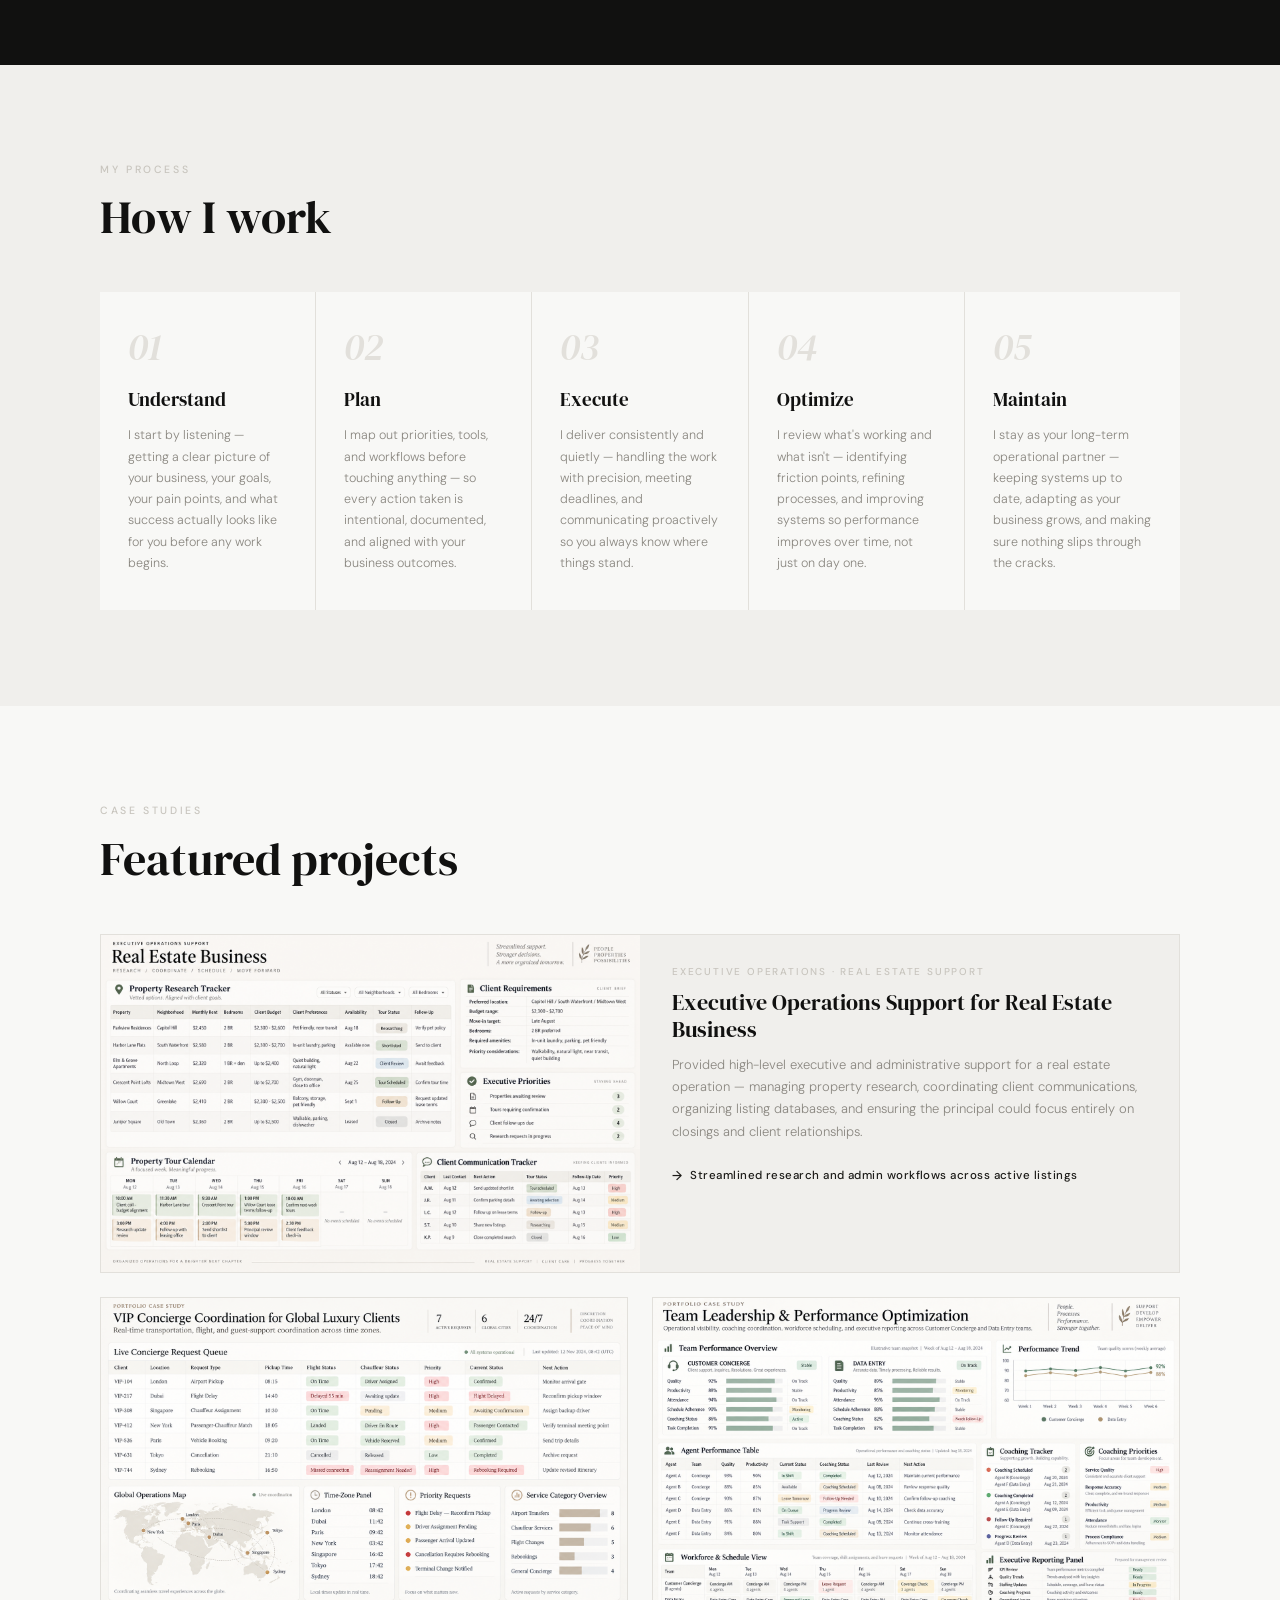
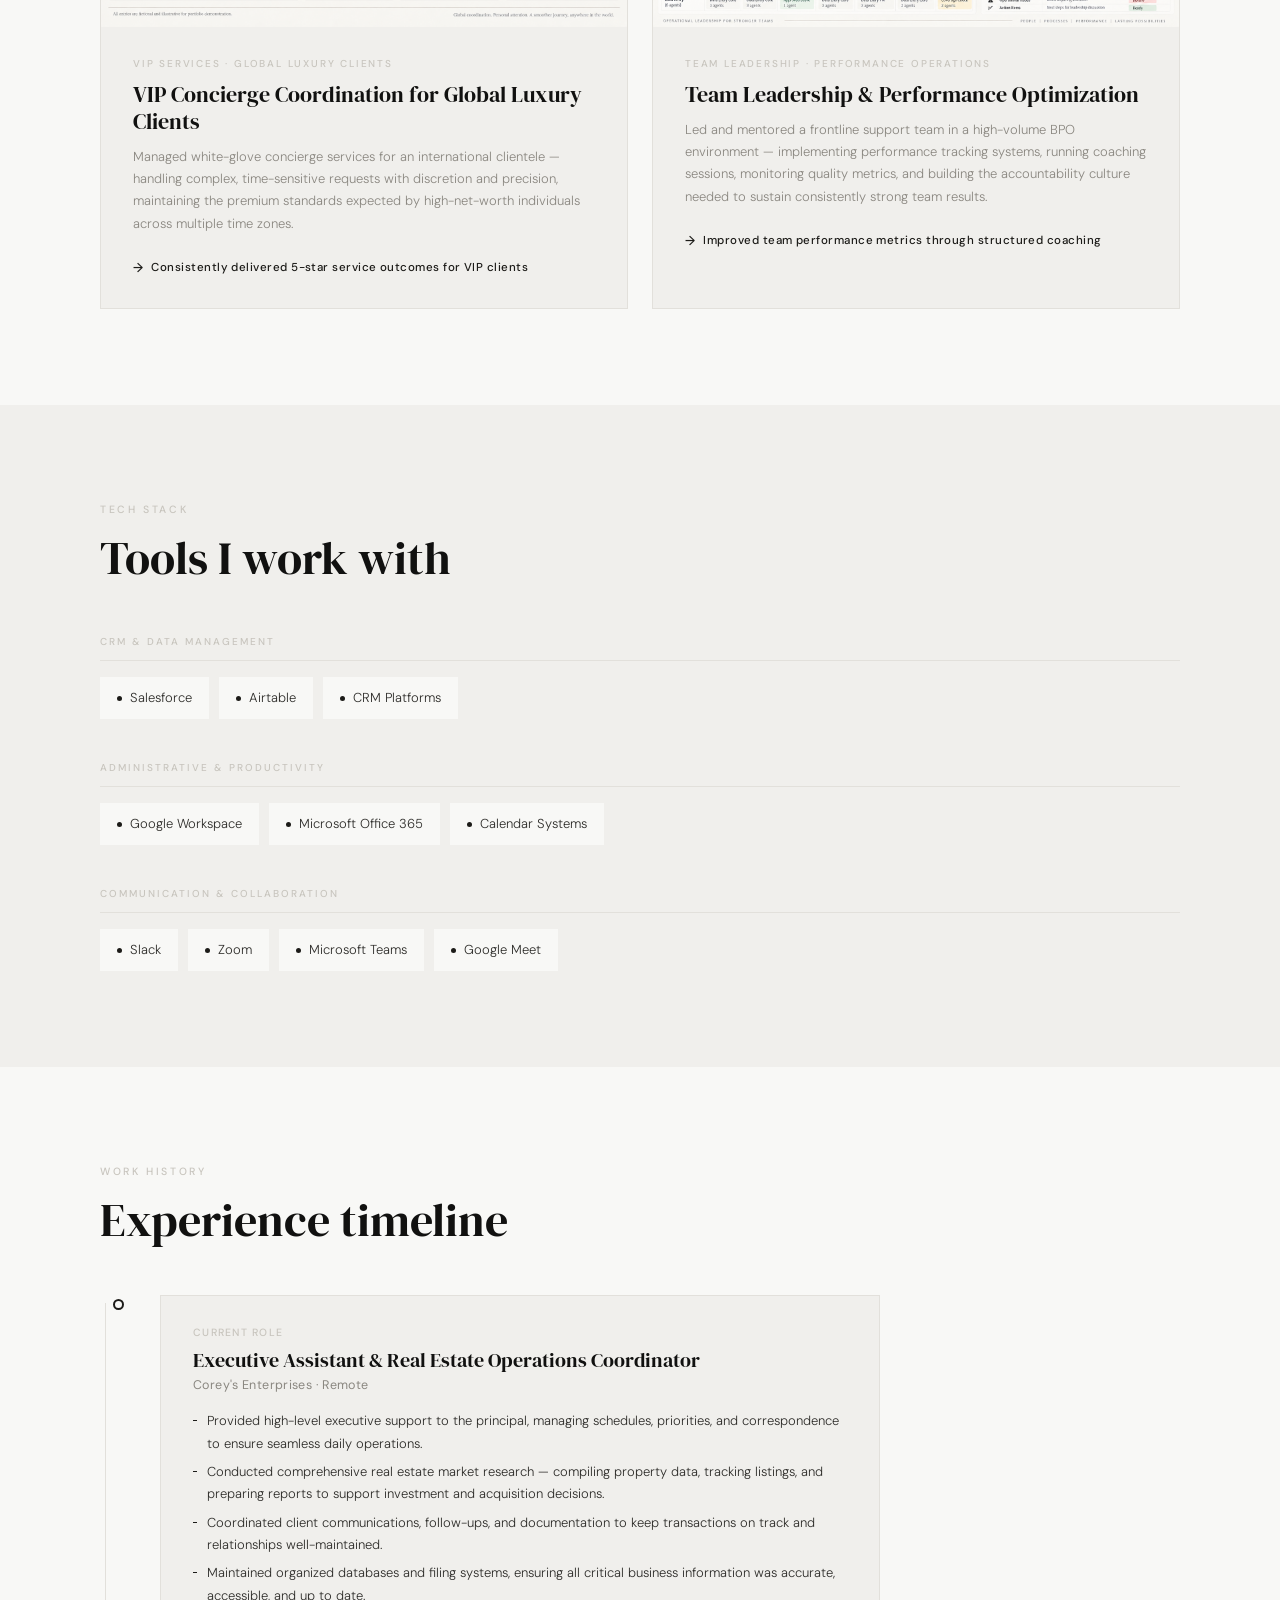
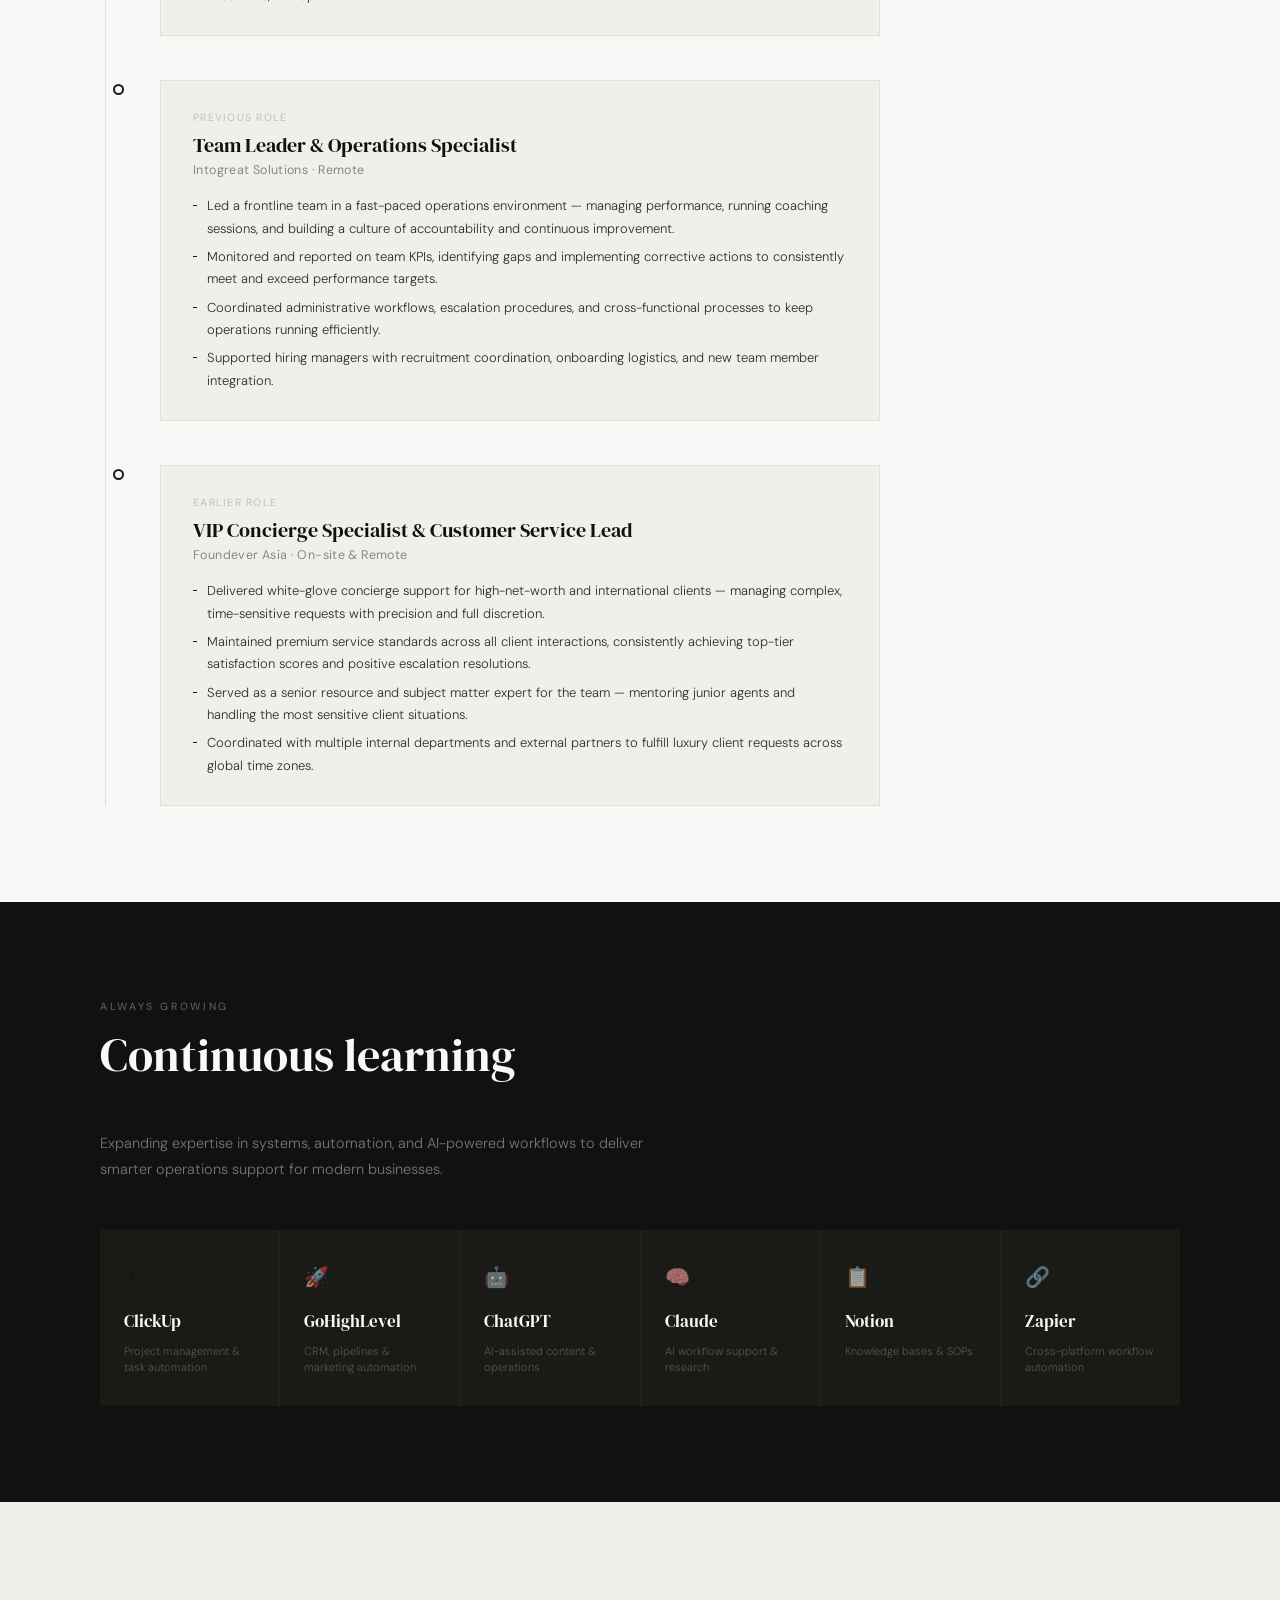
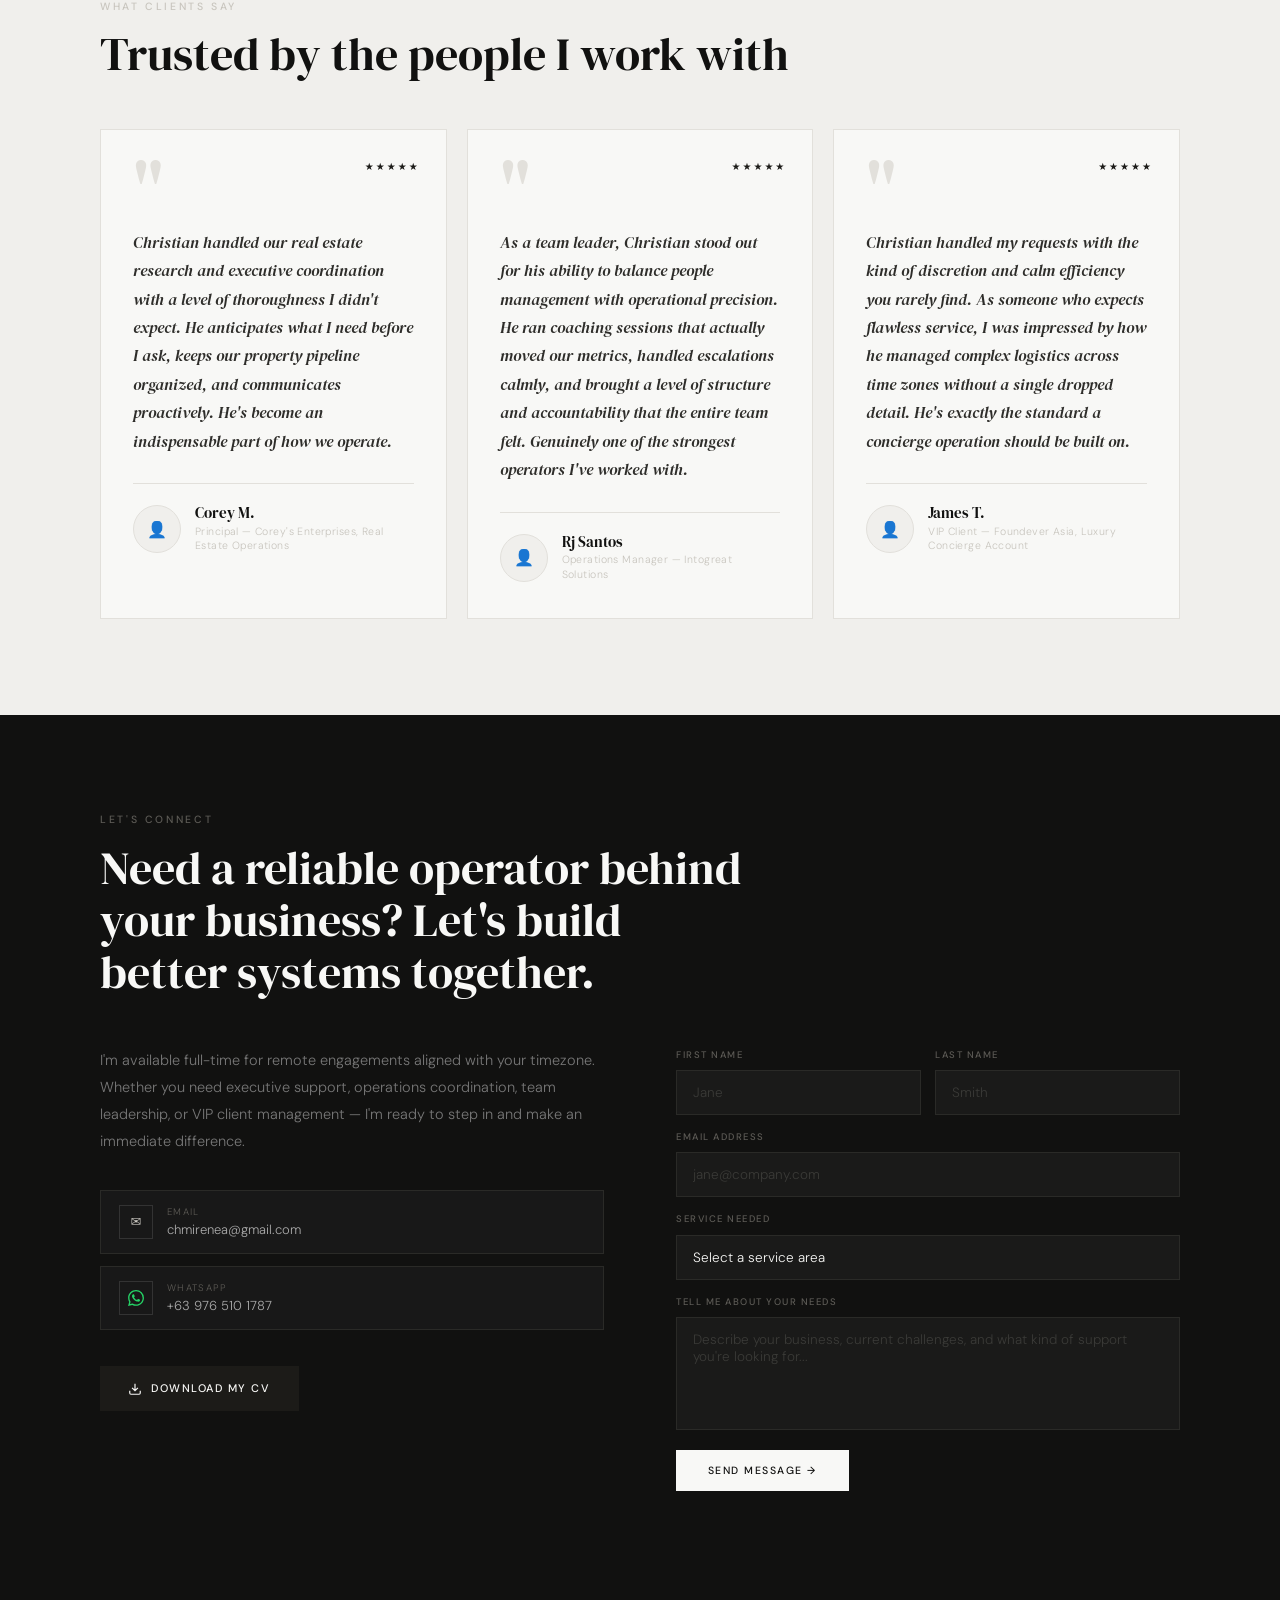
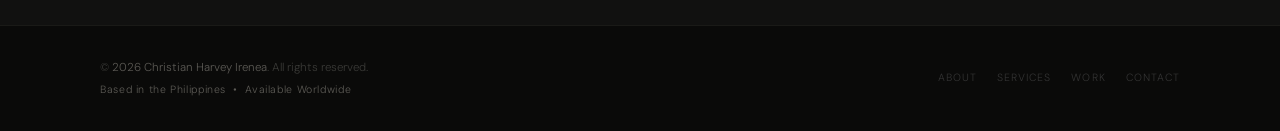
==== commit 62dfd716: "Update index.html" ====
--- a/index.html
+++ b/index.html
@@ -322,75 +322,161 @@
     </div>
   </section>
 
-  <!-- ══════════════════════════════════════════
-       PROJECTS
-  ══════════════════════════════════════════ -->
-  <section id="projects" aria-label="Featured Projects">
-    <div class="container">
-      <span class="section-label fade-up">Case Studies</span>
-      <h2 class="section-title fade-up">Featured projects</h2>
-      <div class="projects-grid">
-
-        <article class="project-card project-card--featured fade-up">
-          <div class="project-img">
-            <!-- Replace with: <img src="images/project-realestate.png" alt="Real Estate Executive Operations" /> -->
-            <div class="img-placeholder">
-              <span class="placeholder-icon" aria-hidden="true">📸</span>
-              <span class="placeholder-label">Project Screenshot</span>
-            </div>
-            <a href="case-study/real-estate.html" class="project-overlay">
-              <span class="project-overlay-label">View Case Study</span>
-            </a>
-          </div>
-          <div class="project-body">
-            <div class="project-category">Executive Operations · Real Estate Support</div>
-            <h3 class="project-title">Executive Operations Support for Real Estate Business</h3>
-            <p class="project-desc">Provided high-level executive and administrative support for a real estate operation — managing property research, coordinating client communications, organizing listing databases, and ensuring the principal could focus entirely on closings and client relationships.</p>
-            <span class="project-result">Streamlined research and admin workflows across active listings</span>
-          </div>
-        </article>
-
-        <article class="project-card fade-up" style="transition-delay:0.1s">
-          <div class="project-img">
-            <!-- Replace with: <img src="images/project-concierge.png" alt="VIP Concierge Coordination" /> -->
-            <div class="img-placeholder">
-              <span class="placeholder-icon" aria-hidden="true">📸</span>
-              <span class="placeholder-label">Project Screenshot</span>
-            </div>
-            <a href="case-study/concierge.html" class="project-overlay">
-              <span class="project-overlay-label">View Case Study</span>
-            </a>
-          </div>
-          <div class="project-body">
-            <div class="project-category">VIP Services · Global Luxury Clients</div>
-            <h3 class="project-title">VIP Concierge Coordination for Global Luxury Clients</h3>
-            <p class="project-desc">Managed white-glove concierge services for an international clientele — handling complex, time-sensitive requests with discretion and precision, maintaining the premium standards expected by high-net-worth individuals across multiple time zones.</p>
-            <span class="project-result">Consistently delivered 5-star service outcomes for VIP clients</span>
-          </div>
-        </article>
-
-        <article class="project-card fade-up" style="transition-delay:0.2s">
-          <div class="project-img">
-            <!-- Replace with: <img src="images/project-leadership.png" alt="Team Leadership Operations" /> -->
-            <div class="img-placeholder">
-              <span class="placeholder-icon" aria-hidden="true">📸</span>
-              <span class="placeholder-label">Project Screenshot</span>
-            </div>
-            <a href="case-study/leadership.html" class="project-overlay">
-              <span class="project-overlay-label">View Case Study</span>
-            </a>
-          </div>
-          <div class="project-body">
-            <div class="project-category">Team Leadership · Performance Operations</div>
-            <h3 class="project-title">Team Leadership &amp; Performance Optimization</h3>
-            <p class="project-desc">Led and mentored a frontline support team in a high-volume BPO environment — implementing performance tracking systems, running coaching sessions, monitoring quality metrics, and building the accountability culture needed to sustain consistently strong team results.</p>
-            <span class="project-result">Improved team performance metrics through structured coaching</span>
-          </div>
-        </article>
-
-      </div>
-    </div>
-  </section>
+ <!-- ══════════════════════════════════════════
+     PROJECTS
+══════════════════════════════════════════ -->
+<section id="projects" aria-label="Featured Projects">
+  <div class="container">
+
+    <span class="section-label fade-up">Case Studies</span>
+    <h2 class="section-title fade-up">Featured projects</h2>
+
+    <div class="projects-grid">
+
+      <!-- REAL ESTATE -->
+      <article class="project-card project-card--featured fade-up">
+
+        <div class="project-img">
+          <img
+            src="images/project-realestate.png"
+            alt="Real Estate Executive Operations"
+          />
+
+          <a
+            href="case-study/real-estate.html"
+            class="project-overlay"
+            aria-label="View Real Estate Executive Operations case study"
+          >
+            <span class="project-overlay-label">
+              View Case Study
+            </span>
+          </a>
+        </div>
+
+        <div class="project-body">
+
+          <div class="project-category">
+            Executive Operations · Real Estate Support
+          </div>
+
+          <h3 class="project-title">
+            Executive Operations Support for Real Estate Business
+          </h3>
+
+          <p class="project-desc">
+            Provided high-level executive and administrative support for a real
+            estate operation — managing property research, coordinating client
+            communications, organizing listing databases, and ensuring the
+            principal could focus entirely on closings and client relationships.
+          </p>
+
+          <span class="project-result">
+            Streamlined research and admin workflows across active listings
+          </span>
+
+        </div>
+      </article>
+
+
+      <!-- VIP CONCIERGE -->
+      <article
+        class="project-card fade-up"
+        style="transition-delay:0.1s"
+      >
+
+        <div class="project-img">
+          <img
+            src="images/project-concierge.png"
+            alt="VIP Concierge Coordination"
+          />
+
+          <a
+            href="case-study/concierge.html"
+            class="project-overlay"
+            aria-label="View VIP Concierge Coordination case study"
+          >
+            <span class="project-overlay-label">
+              View Case Study
+            </span>
+          </a>
+        </div>
+
+        <div class="project-body">
+
+          <div class="project-category">
+            VIP Services · Global Luxury Clients
+          </div>
+
+          <h3 class="project-title">
+            VIP Concierge Coordination for Global Luxury Clients
+          </h3>
+
+          <p class="project-desc">
+            Managed white-glove concierge services for an international
+            clientele — handling complex, time-sensitive requests with
+            discretion and precision, maintaining the premium standards
+            expected by high-net-worth individuals across multiple time zones.
+          </p>
+
+          <span class="project-result">
+            Consistently delivered 5-star service outcomes for VIP clients
+          </span>
+
+        </div>
+      </article>
+
+
+      <!-- TEAM LEADERSHIP -->
+      <article
+        class="project-card fade-up"
+        style="transition-delay:0.2s"
+      >
+
+        <div class="project-img">
+          <img
+            src="images/project-leadership.png"
+            alt="Team Leadership Operations"
+          />
+
+          <a
+            href="case-study/leadership.html"
+            class="project-overlay"
+            aria-label="View Team Leadership and Performance Optimization case study"
+          >
+            <span class="project-overlay-label">
+              View Case Study
+            </span>
+          </a>
+        </div>
+
+        <div class="project-body">
+
+          <div class="project-category">
+            Team Leadership · Performance Operations
+          </div>
+
+          <h3 class="project-title">
+            Team Leadership &amp; Performance Optimization
+          </h3>
+
+          <p class="project-desc">
+            Led and mentored a frontline support team in a high-volume BPO
+            environment — implementing performance tracking systems, running
+            coaching sessions, monitoring quality metrics, and building the
+            accountability culture needed to sustain consistently strong team
+            results.
+          </p>
+
+          <span class="project-result">
+            Improved team performance metrics through structured coaching
+          </span>
+
+        </div>
+      </article>
+
+    </div>
+  </div>
+</section>
 
   <!-- ══════════════════════════════════════════
        TOOLS
